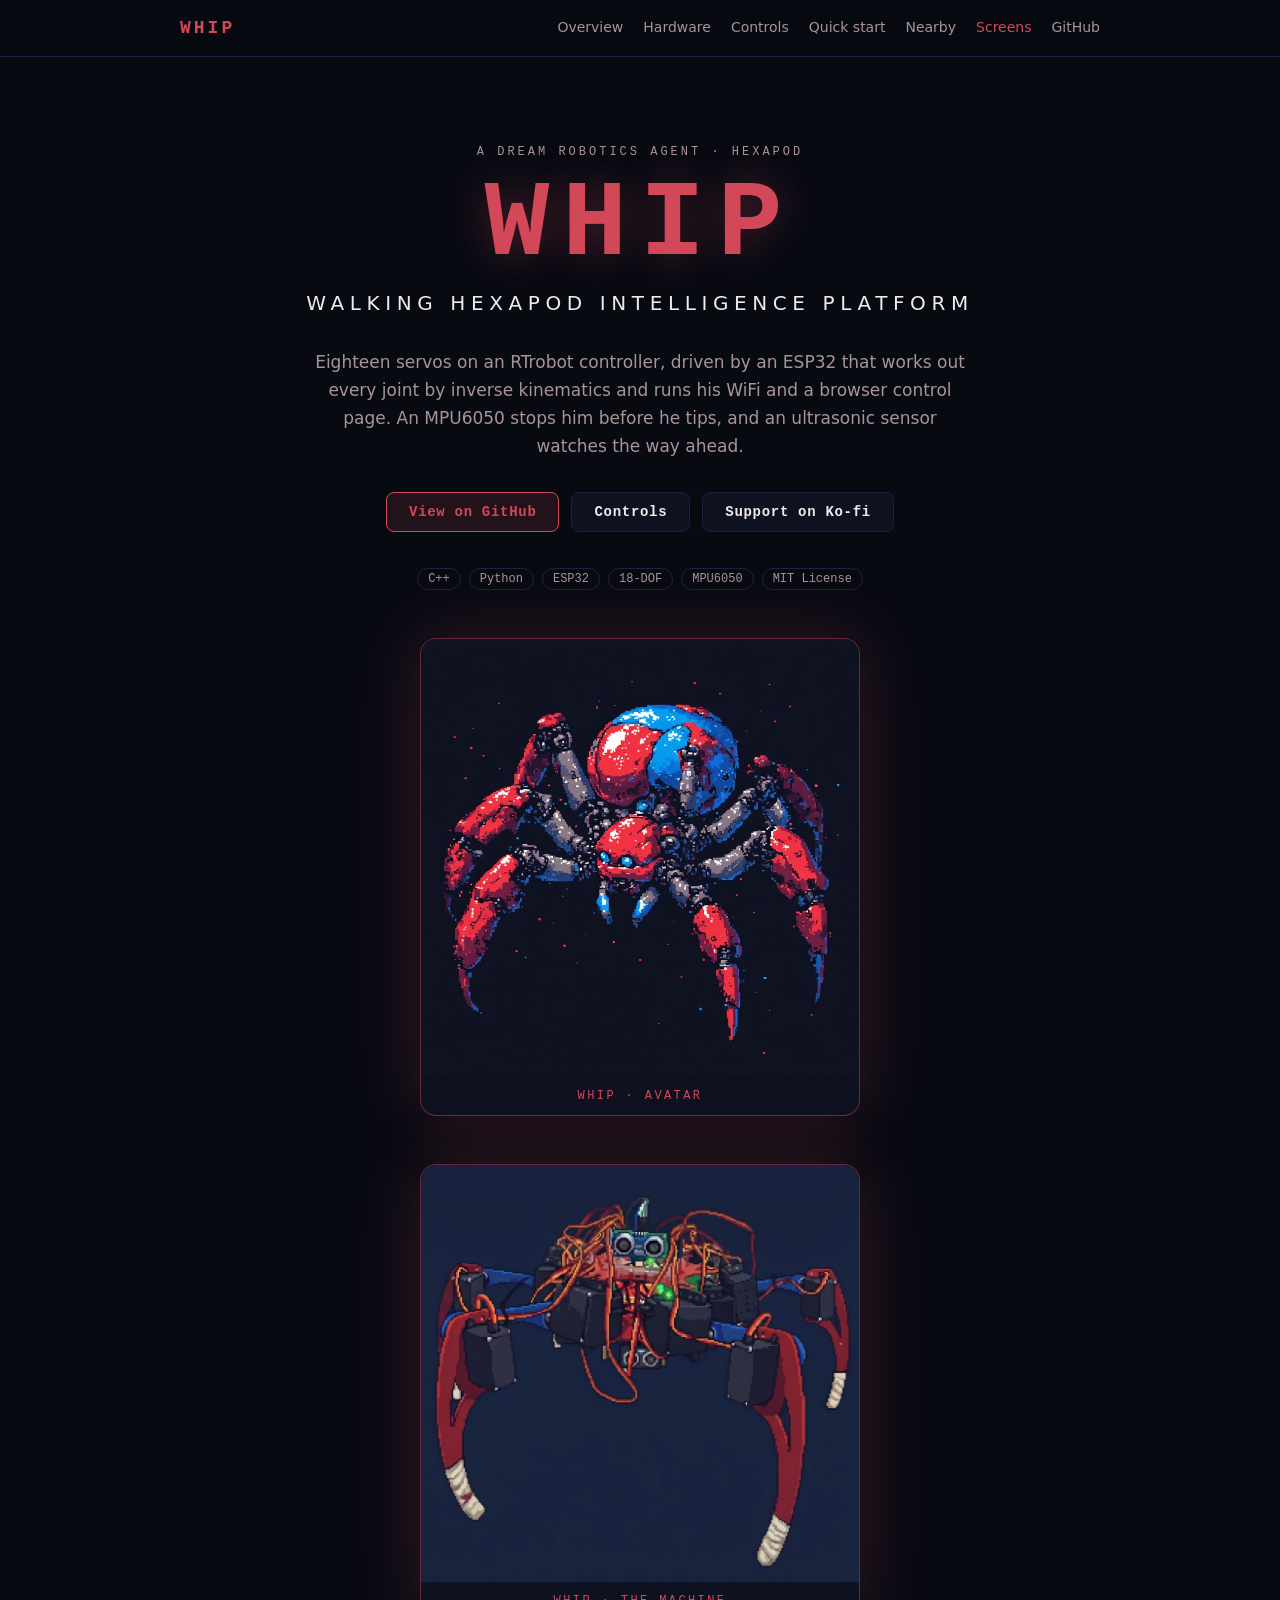
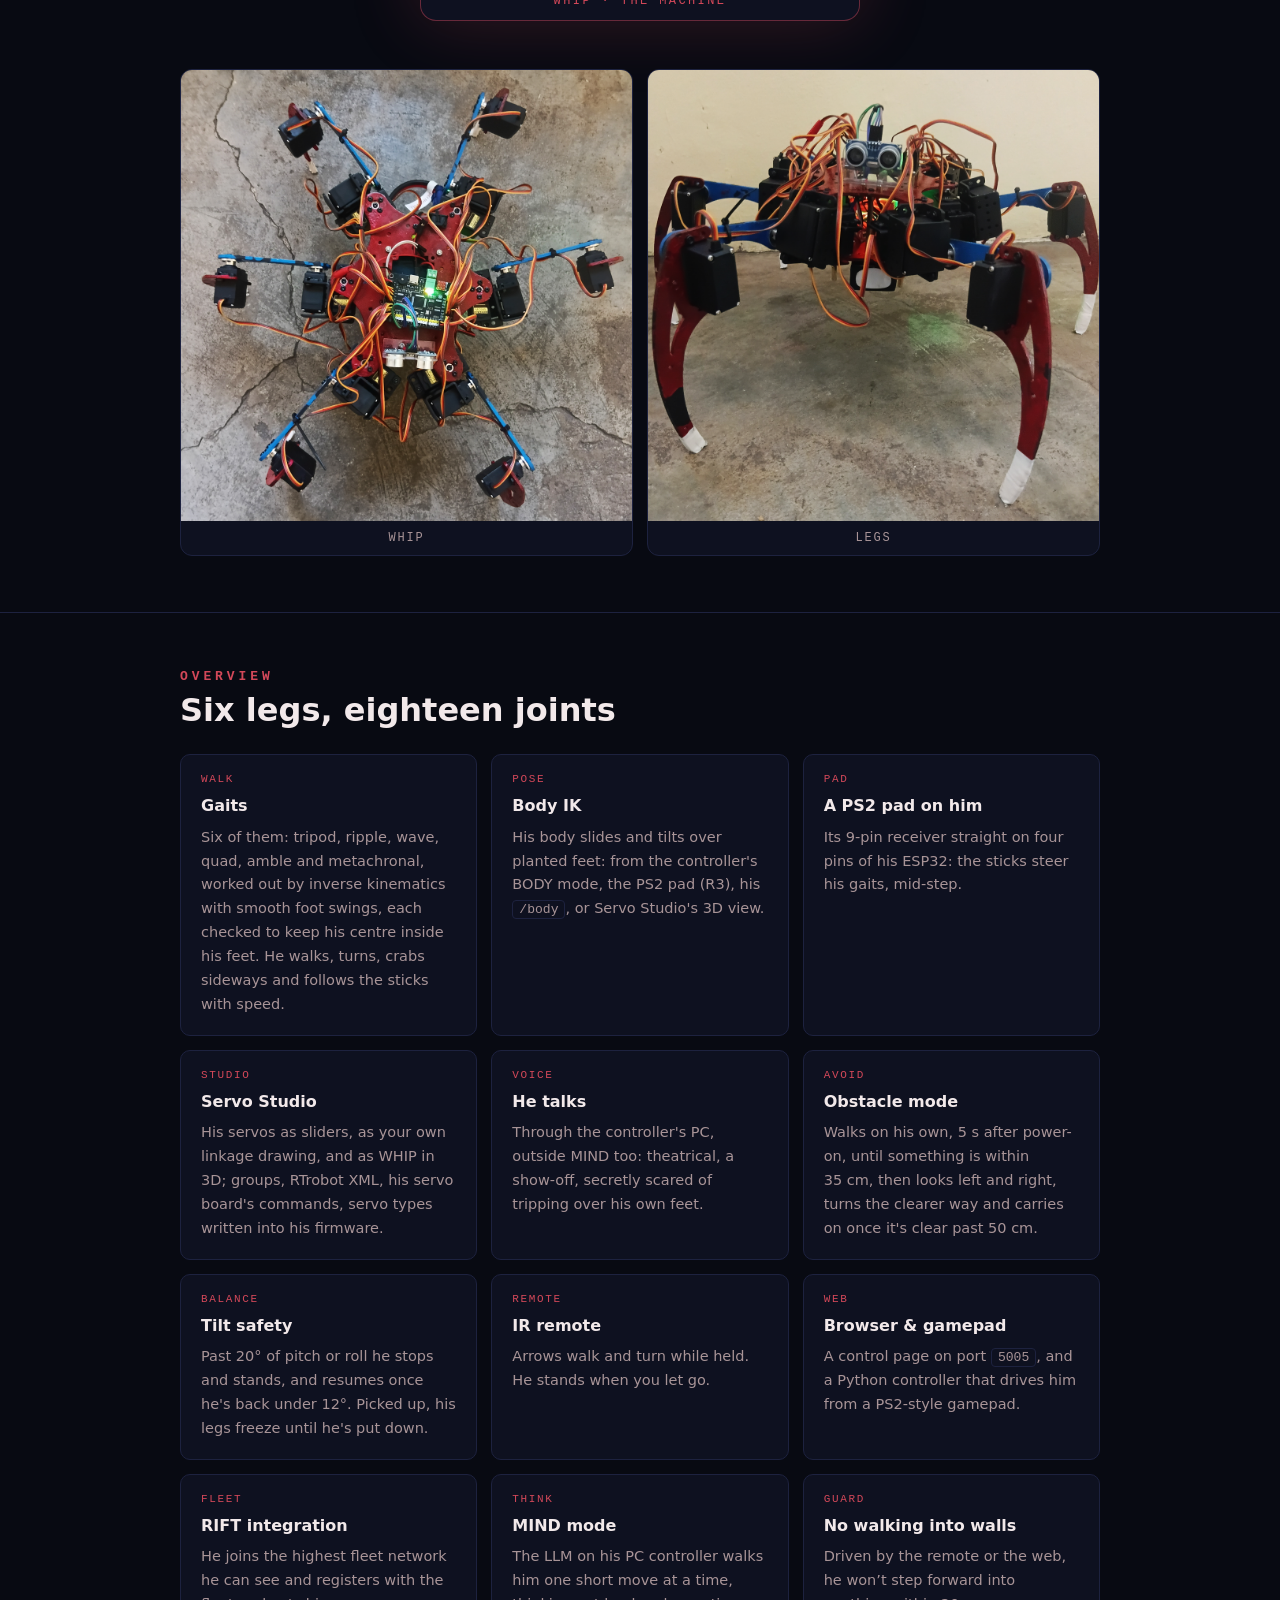
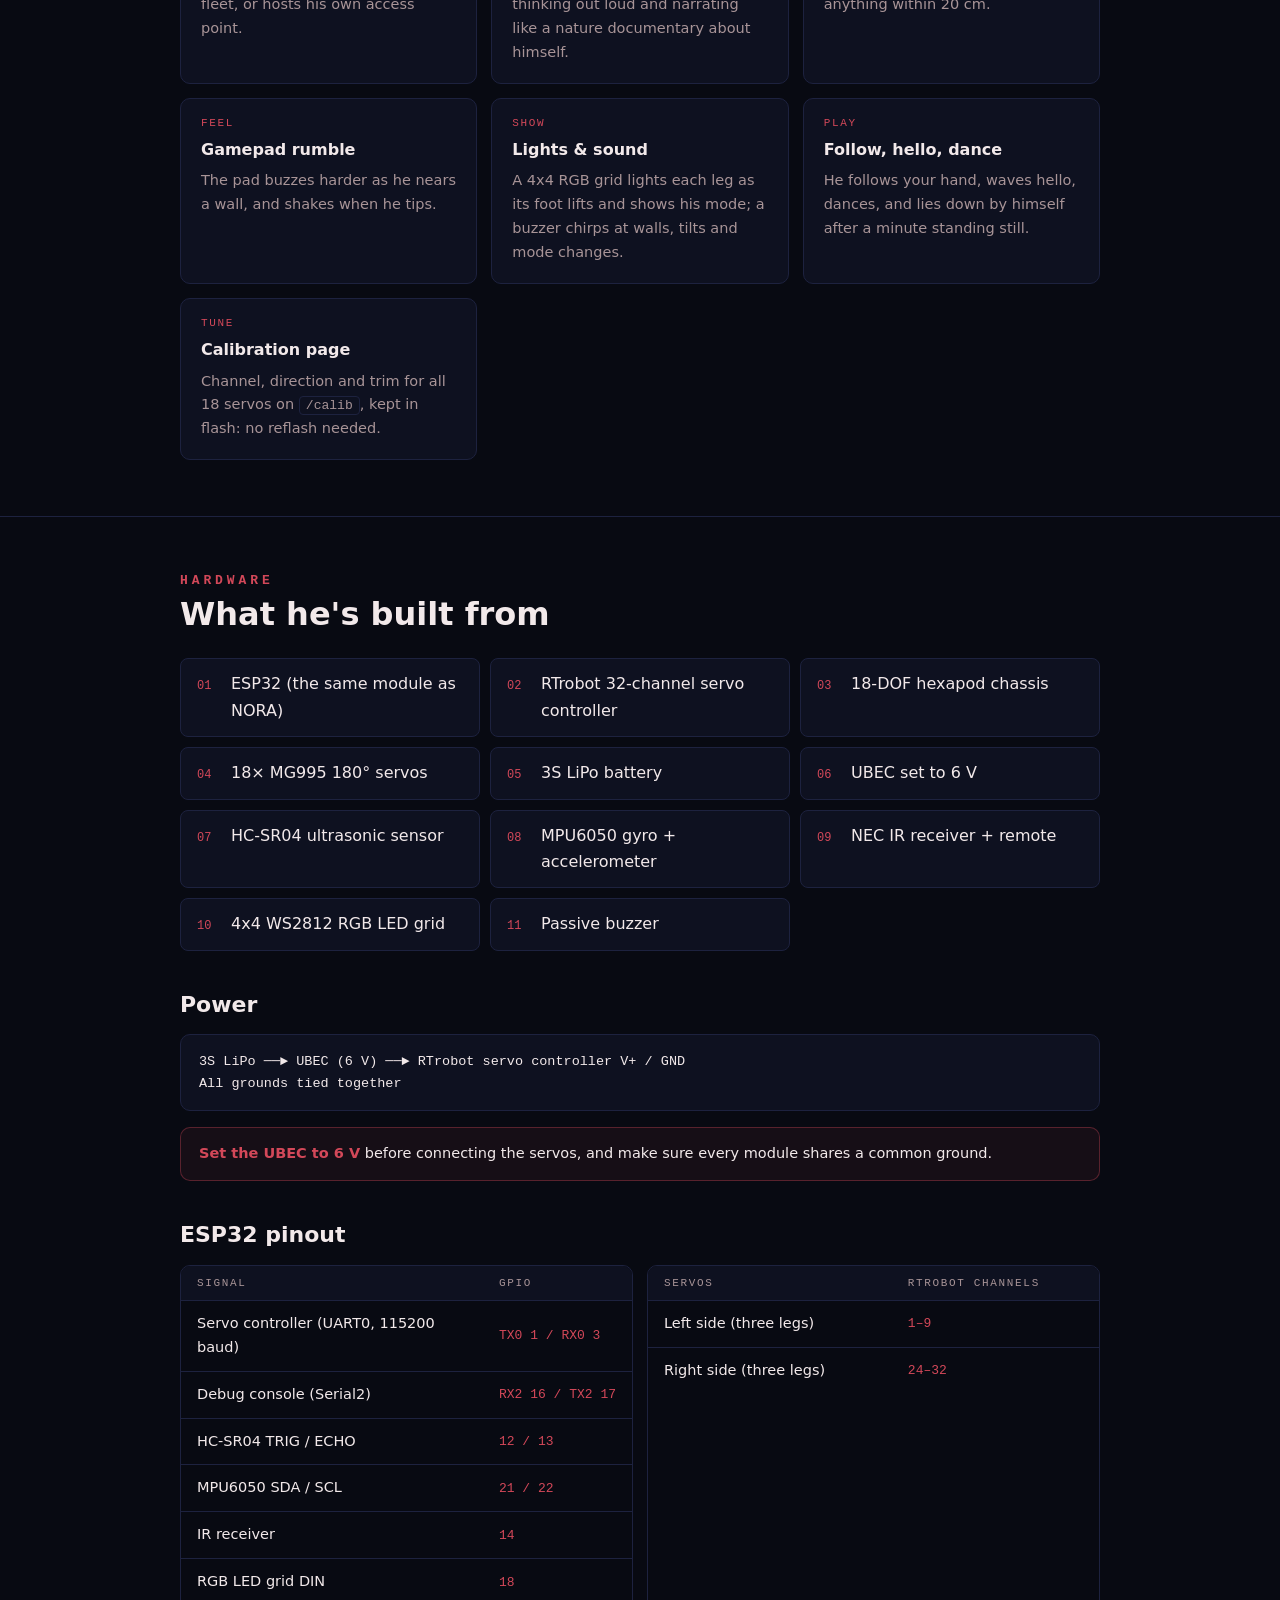
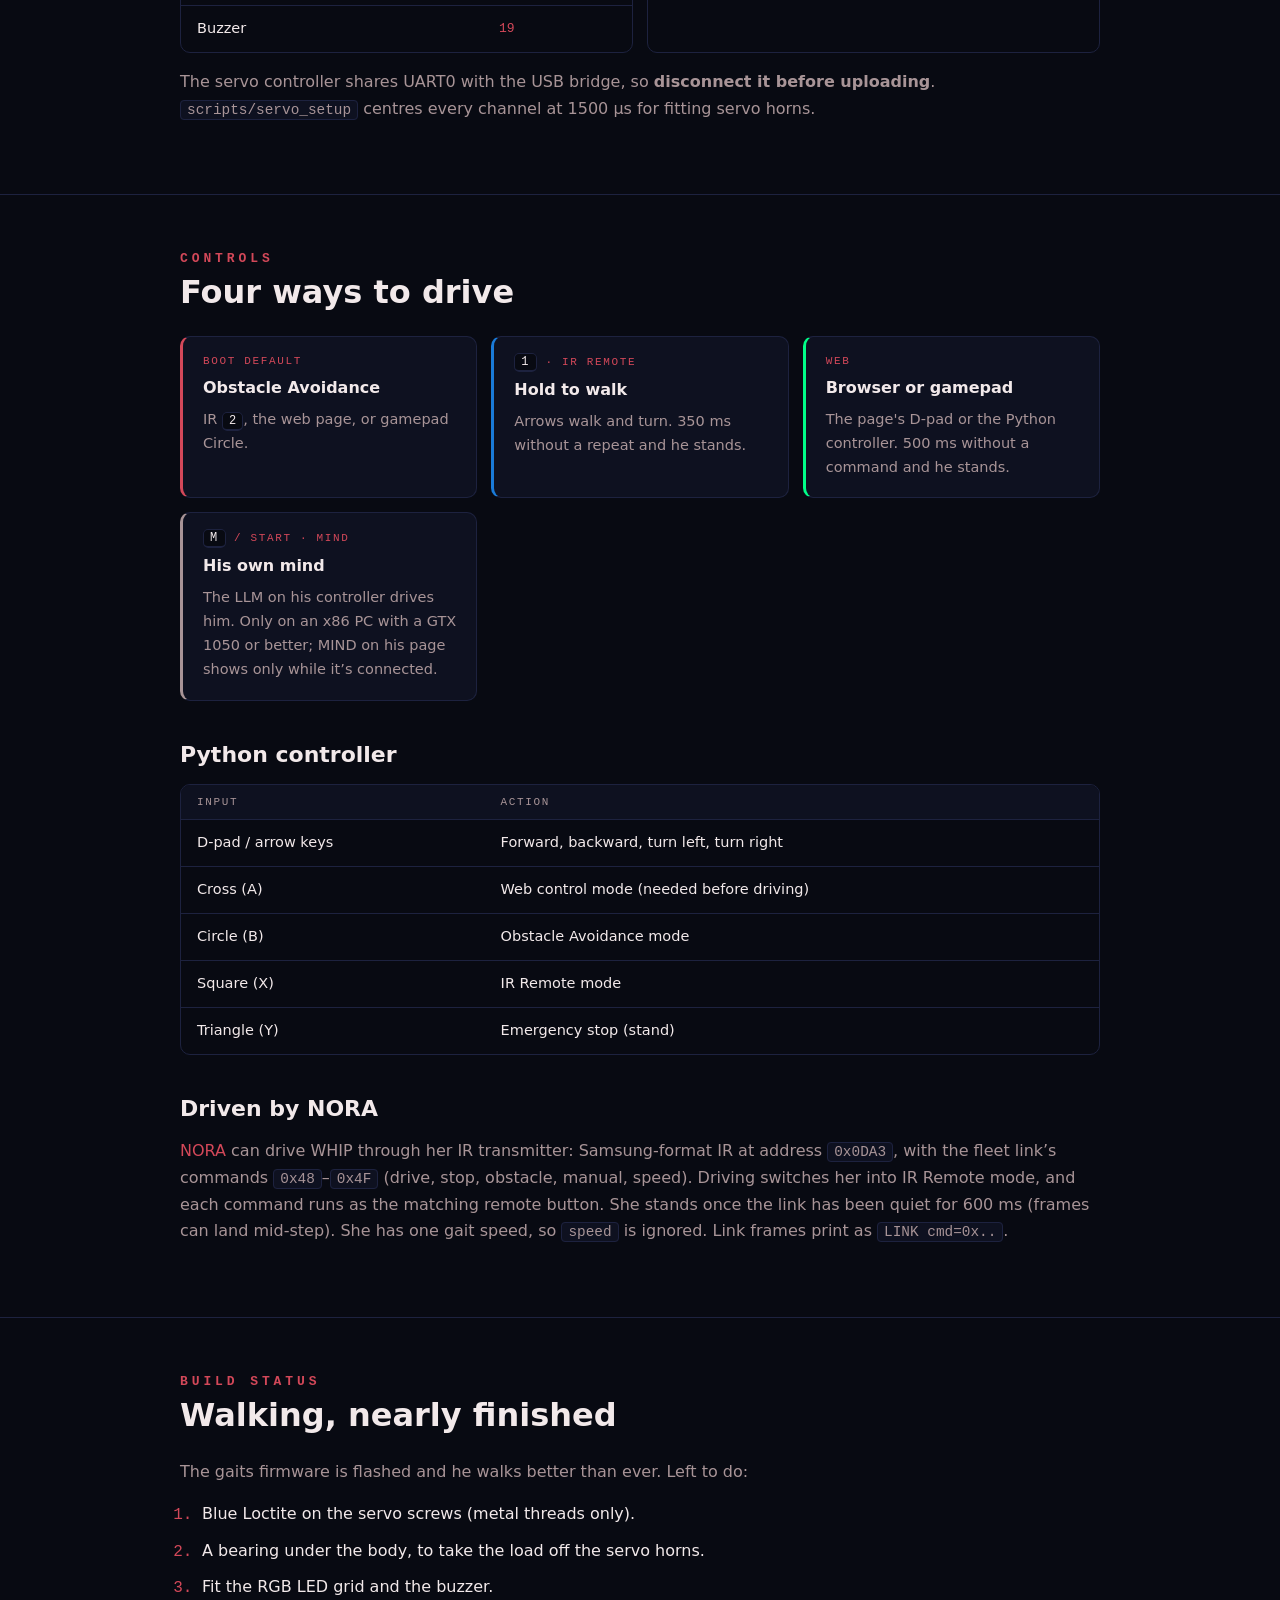
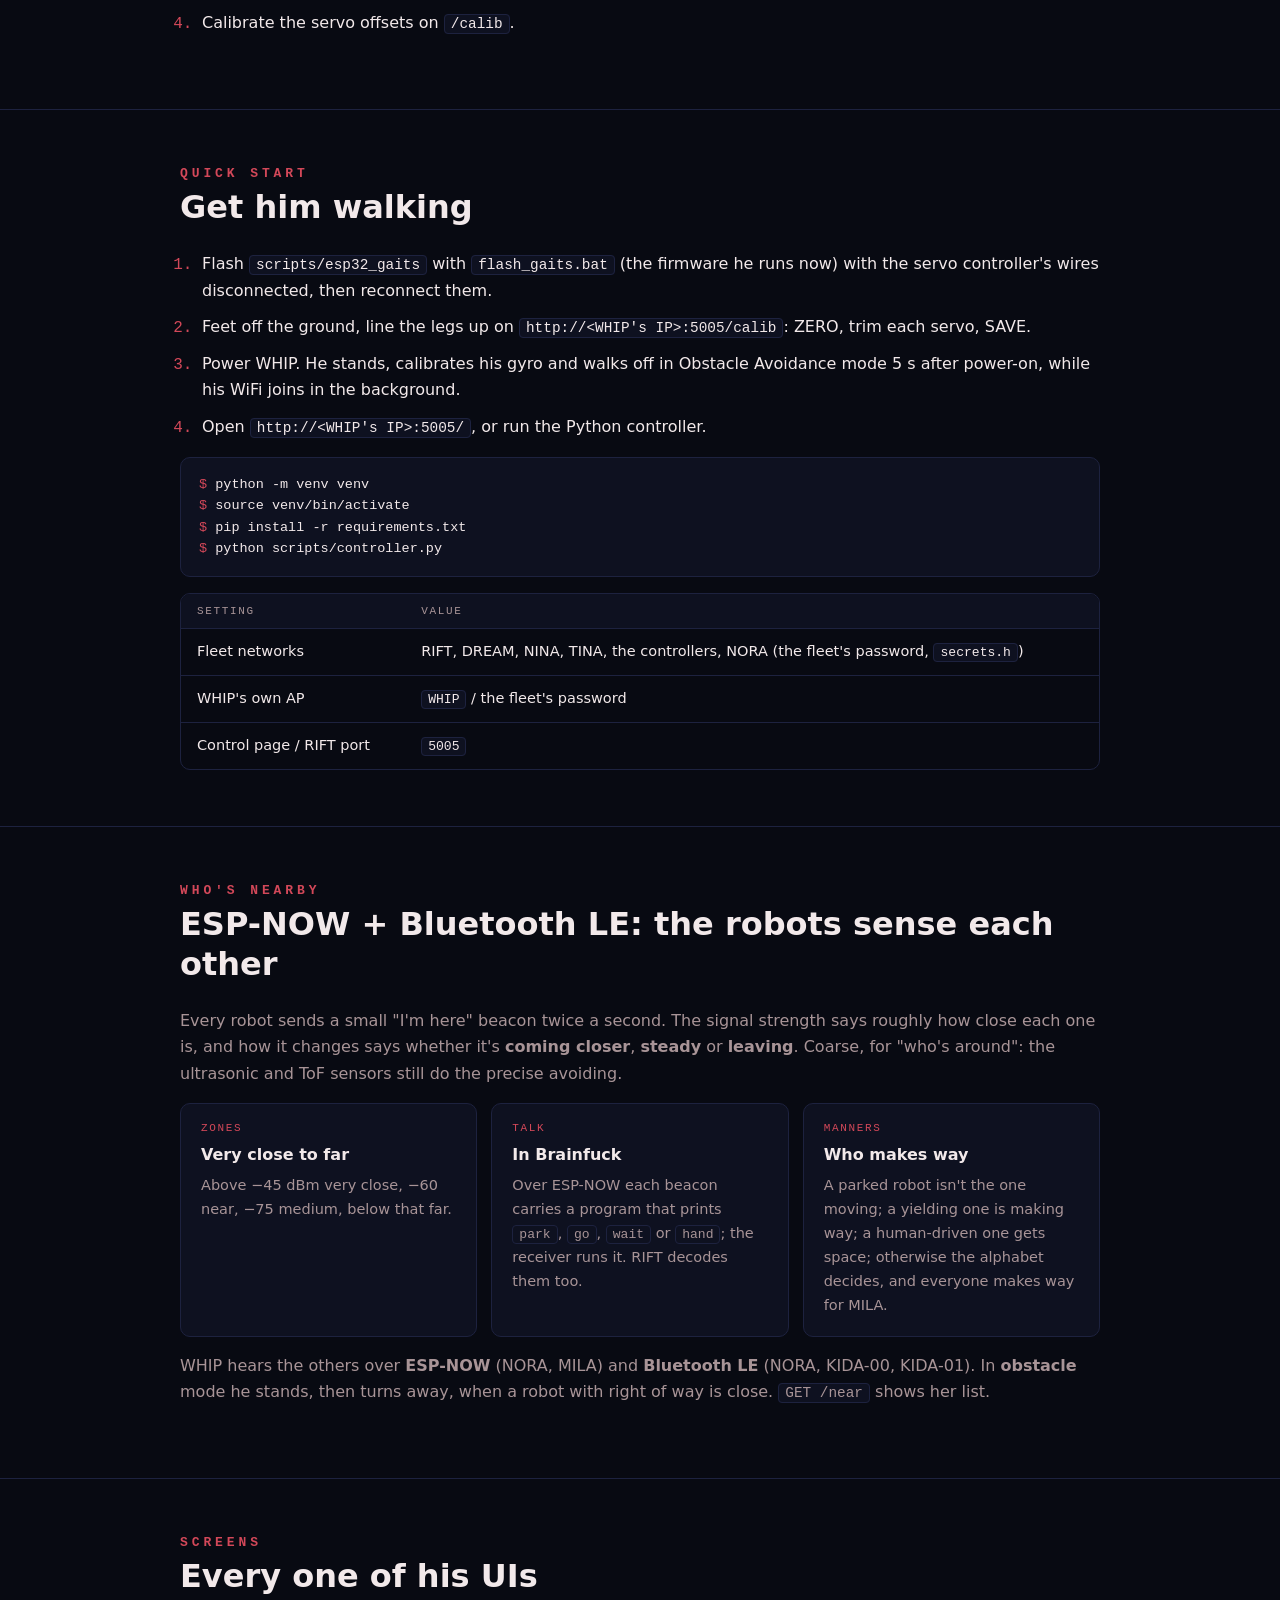
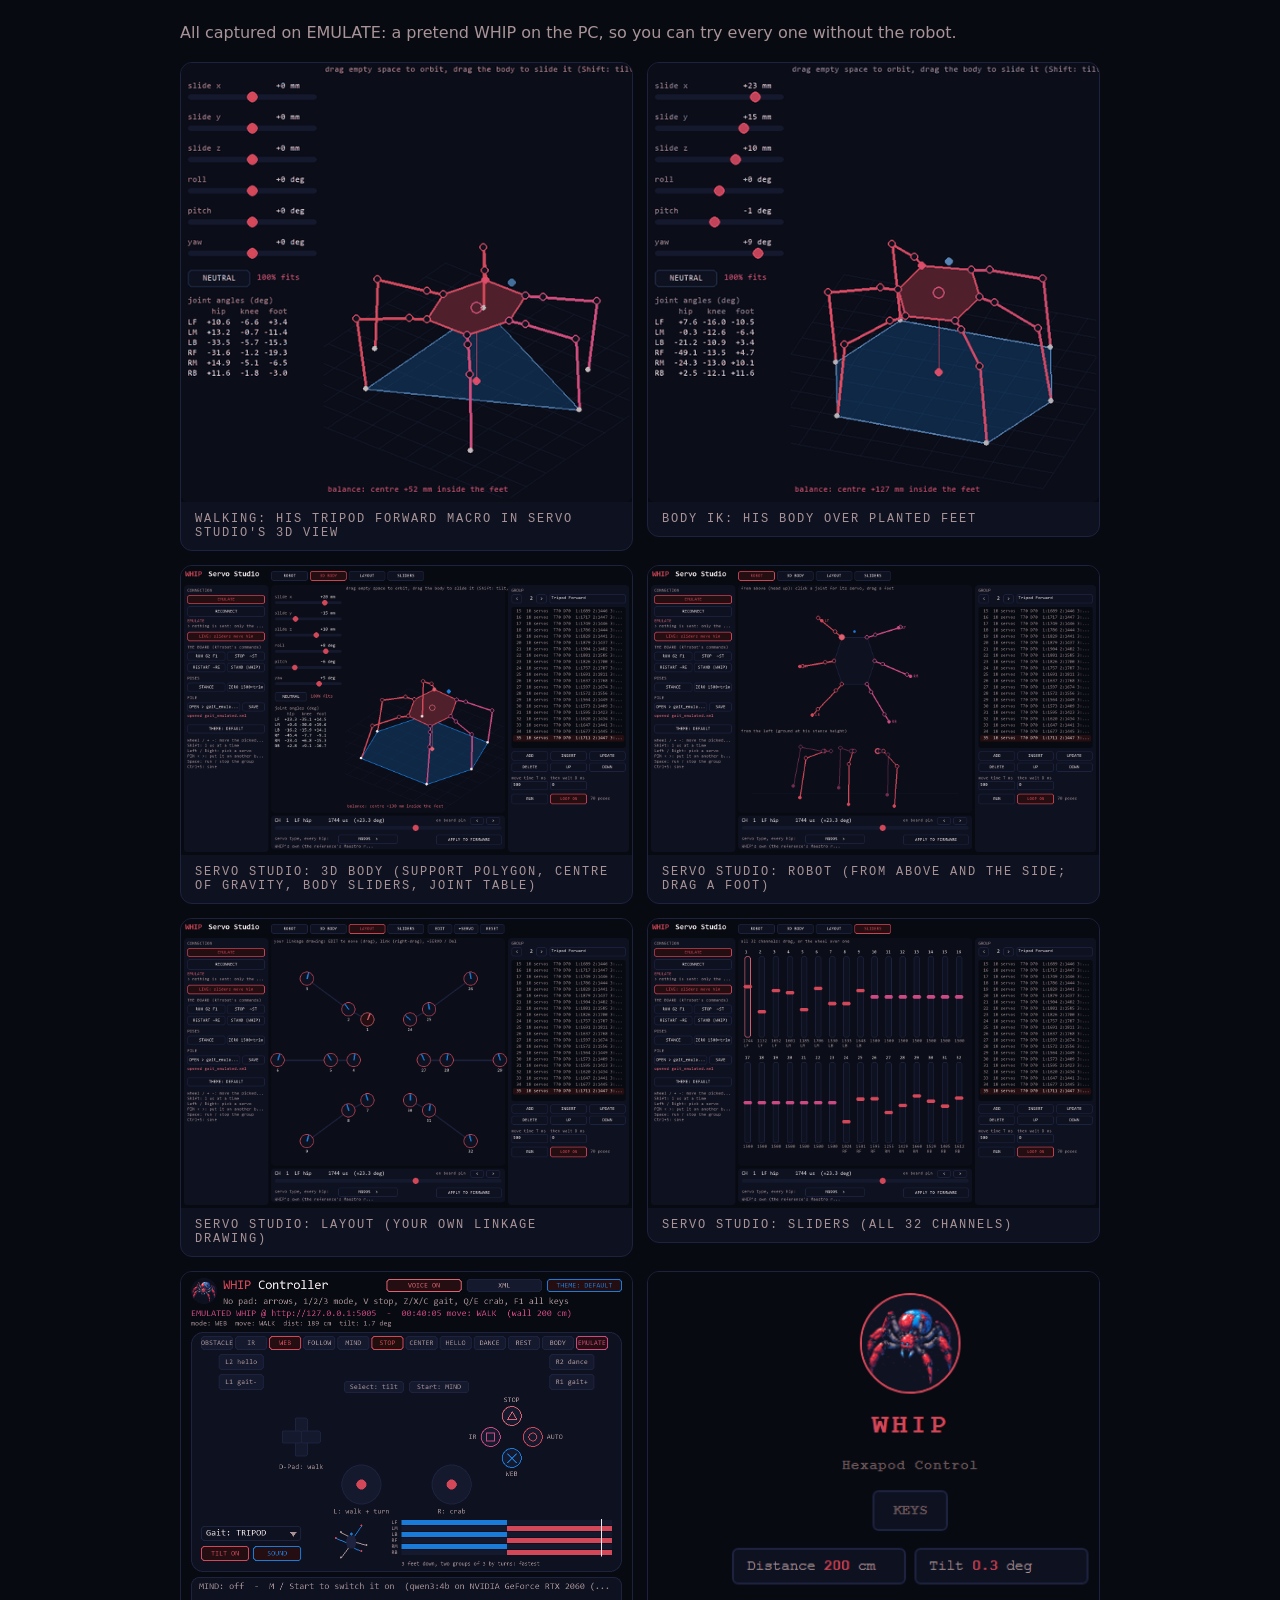
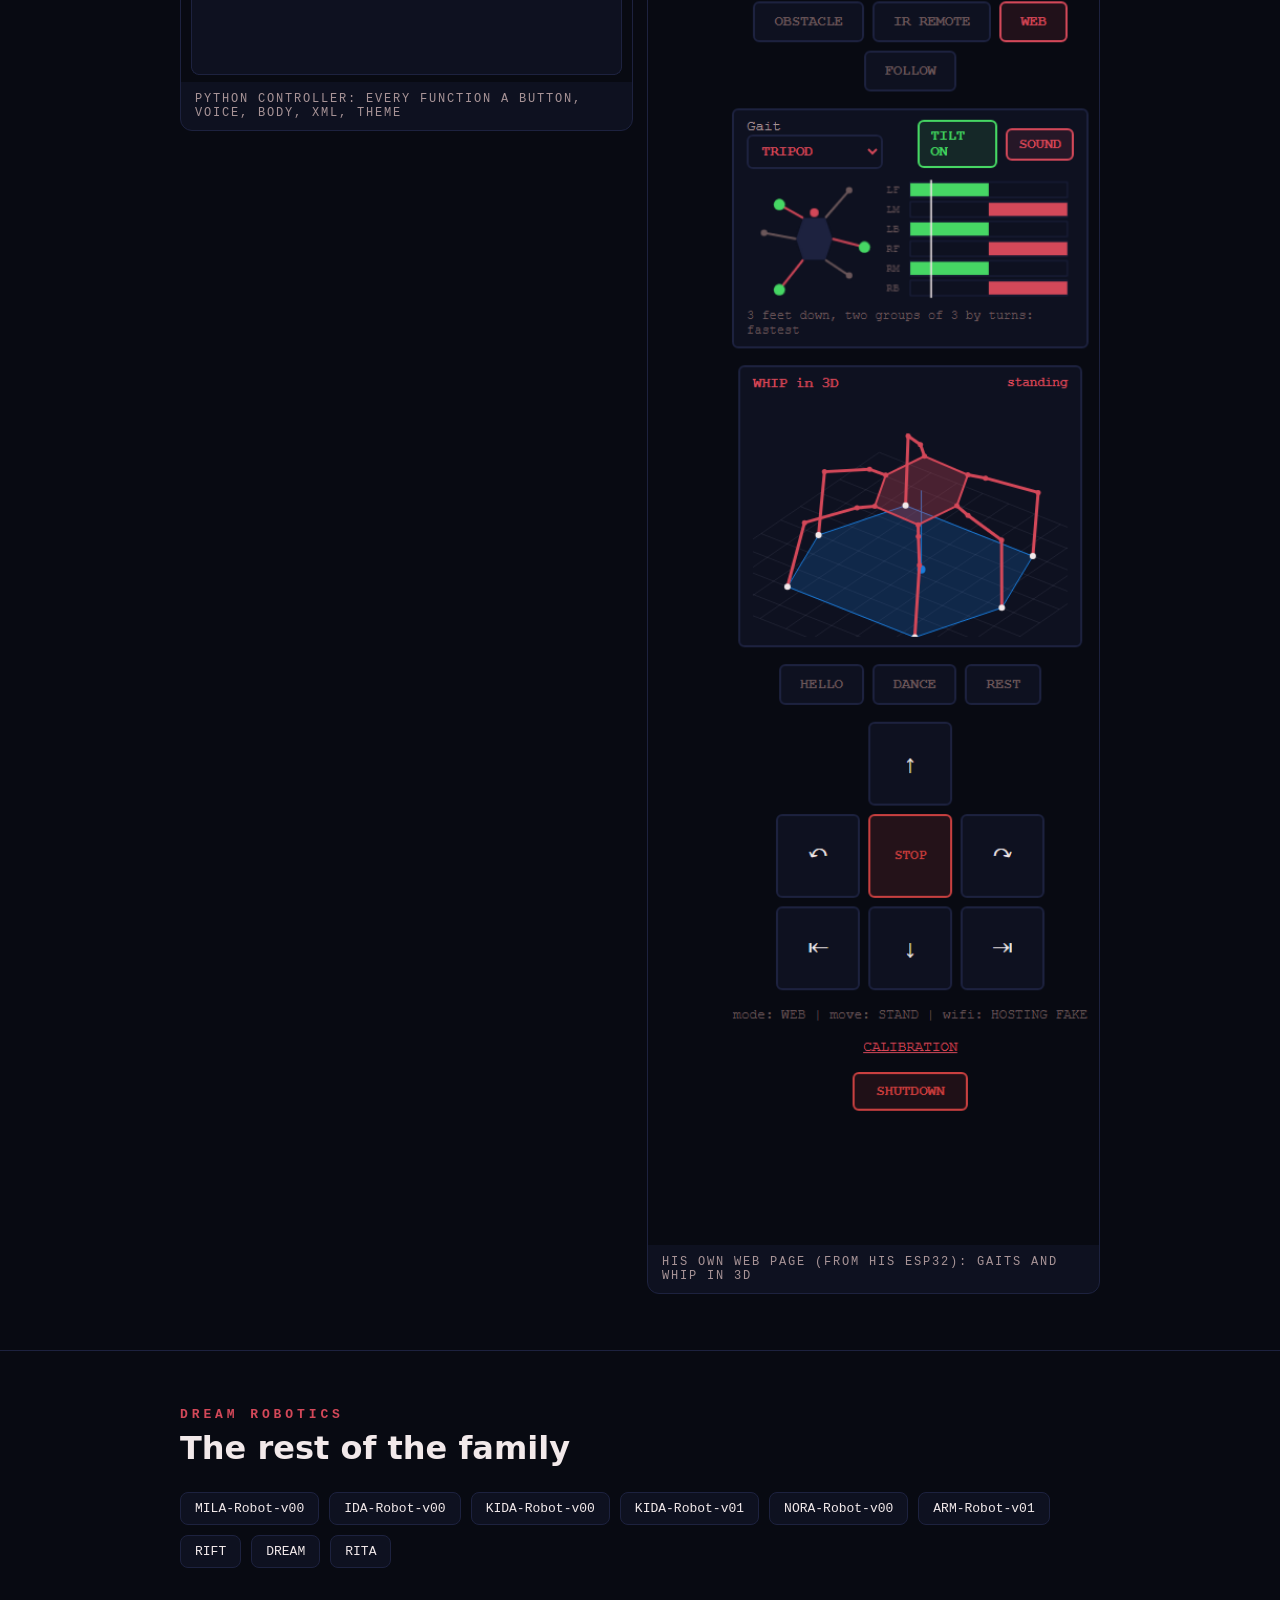
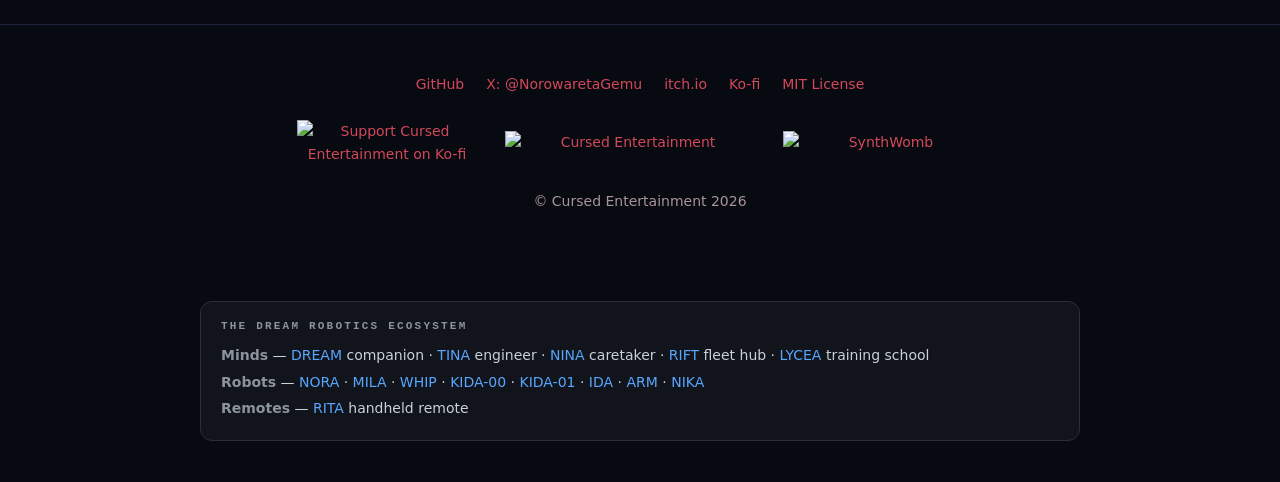
==== index.html @ 3b184710 "README + Pages: both avatars, walking / body-IK GIFs, every UI, six gaits, body IK, PS2 pad, studio," ====
<!DOCTYPE html>
<html lang="en">
<head>
<meta charset="utf-8">
<meta name="viewport" content="width=device-width, initial-scale=1">
<title>WHIP — Walking Hexapod Intelligence Platform</title>
<meta name="description" content="WHIP is an 18-servo ESP32 hexapod from the DREAM Robotics ecosystem, with obstacle avoidance, MPU6050 tilt safety, an IR remote, a browser control page and a gamepad controller.">
<meta name="color-scheme" content="dark">
<meta property="og:title" content="WHIP — Walking Hexapod Intelligence Platform">
<meta property="og:description" content="An 18-servo ESP32 hexapod with obstacle avoidance, tilt safety and web control.">
<meta property="og:type" content="website">
<meta property="og:image" content="images/whip_avatar.jpg">
<link rel="icon" href="site/favicon.ico" sizes="any">
<link rel="apple-touch-icon" href="site/apple-touch-icon.png">
<link rel="stylesheet" href="site/style.css">
<script src="site/site.js" defer></script>
</head>
<body>

<nav aria-label="Primary">
  <div class="wrap">
    <a class="brand" href="#top">WHIP</a>
    <ul>
      <li><a href="#overview">Overview</a></li>
      <li><a href="#hardware">Hardware</a></li>
      <li><a href="#controls">Controls</a></li>
      <li><a href="#quickstart">Quick start</a></li>
      <li><a href="#near">Nearby</a></li>
      <li><a href="#screens">Screens</a></li>
      <li><a href="https://github.com/CursedPrograms/WHIP-Robot-v00">GitHub</a></li>
    </ul>
  </div>
</nav>

<header class="hero" id="top">
  <div class="wrap">
    <div class="eyebrow">A DREAM Robotics Agent &middot; Hexapod</div>
    <h1>WHIP</h1>
    <p class="tagline">Walking Hexapod Intelligence Platform</p>
    <p class="lede">Eighteen servos on an RTrobot controller, driven by an ESP32 that works out every joint by inverse kinematics and runs his WiFi and a browser control page. An MPU6050 stops him before he tips, and an ultrasonic sensor watches the way ahead.</p>
    <div class="cta">
      <a class="btn primary" href="https://github.com/CursedPrograms/WHIP-Robot-v00">View on GitHub</a>
      <a class="btn" href="#controls">Controls</a>
      <a class="btn" href="https://ko-fi.com/cursedentertainment">Support on Ko-fi</a>
    </div>
    <div class="tags" aria-label="Technologies">
      <span class="tag">C++</span>
      <span class="tag">Python</span>
      <span class="tag">ESP32</span>
      <span class="tag">18-DOF</span>
      <span class="tag">MPU6050</span>
      <span class="tag">MIT License</span>
    </div>
    <figure class="avatar">
      <img src="images/whip_avatar.jpg" alt="WHIP's avatar: his character, the red and blue spider his colours come from" width="768" height="768">
      <figcaption>WHIP &middot; avatar</figcaption>
    </figure>
    <figure class="avatar">
      <img src="images/whip_real.jpg" alt="WHIP the machine: the hexapod himself, in pixel art" width="900" height="857">
      <figcaption>WHIP &middot; the machine</figcaption>
    </figure>
    <div class="photos">
      <figure>
        <img src="images/whip00.png" alt="WHIP, the 18-DOF hexapod robot" width="1200" height="1144" loading="lazy">
        <figcaption>WHIP</figcaption>
      </figure>
      <figure>
        <img src="images/whip01.png" alt="WHIP from another angle" width="1200" height="1144" loading="lazy">
        <figcaption>Legs</figcaption>
      </figure>
    </div>
  </div>
</header>

<main>

<section id="overview">
  <div class="wrap">
    <h2>Overview</h2>
    <h3 class="title">Six legs, eighteen joints</h3>
    <div class="grid cols-3">
      <div class="card">
        <span class="k">Walk</span>
        <h4>Gaits</h4>
        <p>Six of them: tripod, ripple, wave, quad, amble and metachronal, worked out by inverse kinematics with smooth foot swings, each checked to keep his centre inside his feet. He walks, turns, crabs sideways and follows the sticks with speed.</p>
      </div>
      <div class="card">
        <span class="k">Pose</span>
        <h4>Body IK</h4>
        <p>His body slides and tilts over planted feet: from the controller's BODY mode, the PS2 pad (R3), his <code>/body</code>, or Servo Studio's 3D view.</p>
      </div>
      <div class="card">
        <span class="k">Pad</span>
        <h4>A PS2 pad on him</h4>
        <p>Its 9-pin receiver straight on four pins of his ESP32: the sticks steer his gaits, mid-step.</p>
      </div>
      <div class="card">
        <span class="k">Studio</span>
        <h4>Servo Studio</h4>
        <p>His servos as sliders, as your own linkage drawing, and as WHIP in 3D; groups, RTrobot XML, his servo board's commands, servo types written into his firmware.</p>
      </div>
      <div class="card">
        <span class="k">Voice</span>
        <h4>He talks</h4>
        <p>Through the controller's PC, outside MIND too: theatrical, a show-off, secretly scared of tripping over his own feet.</p>
      </div>
      <div class="card">
        <span class="k">Avoid</span>
        <h4>Obstacle mode</h4>
        <p>Walks on his own, 5&nbsp;s after power-on, until something is within 35&nbsp;cm, then looks left and right, turns the clearer way and carries on once it's clear past 50&nbsp;cm.</p>
      </div>
      <div class="card">
        <span class="k">Balance</span>
        <h4>Tilt safety</h4>
        <p>Past 20&deg; of pitch or roll he stops and stands, and resumes once he's back under 12&deg;. Picked up, his legs freeze until he's put down.</p>
      </div>
      <div class="card">
        <span class="k">Remote</span>
        <h4>IR remote</h4>
        <p>Arrows walk and turn while held. He stands when you let go.</p>
      </div>
      <div class="card">
        <span class="k">Web</span>
        <h4>Browser &amp; gamepad</h4>
        <p>A control page on port <code>5005</code>, and a Python controller that drives him from a PS2-style gamepad.</p>
      </div>
      <div class="card">
        <span class="k">Fleet</span>
        <h4>RIFT integration</h4>
        <p>He joins the highest fleet network he can see and registers with the fleet, or hosts his own access point.</p>
      </div>
      <div class="card">
        <span class="k">Think</span>
        <h4>MIND mode</h4>
        <p>The LLM on his PC controller walks him one short move at a time, thinking out loud and narrating like a nature documentary about himself.</p>
      </div>
      <div class="card">
        <span class="k">Guard</span>
        <h4>No walking into walls</h4>
        <p>Driven by the remote or the web, he won&rsquo;t step forward into anything within 20&nbsp;cm.</p>
      </div>
      <div class="card">
        <span class="k">Feel</span>
        <h4>Gamepad rumble</h4>
        <p>The pad buzzes harder as he nears a wall, and shakes when he tips.</p>
      </div>
      <div class="card">
        <span class="k">Show</span>
        <h4>Lights &amp; sound</h4>
        <p>A 4x4 RGB grid lights each leg as its foot lifts and shows his mode; a buzzer chirps at walls, tilts and mode changes.</p>
      </div>
      <div class="card">
        <span class="k">Play</span>
        <h4>Follow, hello, dance</h4>
        <p>He follows your hand, waves hello, dances, and lies down by himself after a minute standing still.</p>
      </div>
      <div class="card">
        <span class="k">Tune</span>
        <h4>Calibration page</h4>
        <p>Channel, direction and trim for all 18 servos on <code>/calib</code>, kept in flash: no reflash needed.</p>
      </div>
    </div>
  </div>
</section>

<section id="hardware">
  <div class="wrap">
    <h2>Hardware</h2>
    <h3 class="title">What he's built from</h3>
    <ol class="parts">
      <li><span class="n">01</span> ESP32 (the same module as NORA)</li>
      <li><span class="n">02</span> RTrobot 32-channel servo controller</li>
      <li><span class="n">03</span> 18-DOF hexapod chassis</li>
      <li><span class="n">04</span> 18&times; MG995 180&deg; servos</li>
      <li><span class="n">05</span> 3S LiPo battery</li>
      <li><span class="n">06</span> UBEC set to 6&nbsp;V</li>
      <li><span class="n">07</span> HC-SR04 ultrasonic sensor</li>
      <li><span class="n">08</span> MPU6050 gyro + accelerometer</li>
      <li><span class="n">09</span> NEC IR receiver + remote</li>
      <li><span class="n">10</span> 4x4 WS2812 RGB LED grid</li>
      <li><span class="n">11</span> Passive buzzer</li>
    </ol>
    <h3 class="sub">Power</h3>
<pre>3S LiPo &#9472;&#9472;&#9658; UBEC (6 V) &#9472;&#9472;&#9658; RTrobot servo controller V+ / GND
All grounds tied together</pre>
    <p class="note"><strong>Set the UBEC to 6&nbsp;V</strong> before connecting the servos, and make sure every module shares a common ground.</p>
    <h3 class="sub">ESP32 pinout</h3>
    <div class="grid cols-2">
    <div class="table-wrap">
      <table>
        <thead><tr><th>Signal</th><th>GPIO</th></tr></thead>
        <tbody>
          <tr><td>Servo controller (UART0, 115200 baud)</td><td class="mono">TX0 1 / RX0 3</td></tr>
          <tr><td>Debug console (Serial2)</td><td class="mono">RX2 16 / TX2 17</td></tr>
          <tr><td>HC-SR04 TRIG / ECHO</td><td class="mono">12 / 13</td></tr>
          <tr><td>MPU6050 SDA / SCL</td><td class="mono">21 / 22</td></tr>
          <tr><td>IR receiver</td><td class="mono">14</td></tr>
          <tr><td>RGB LED grid DIN</td><td class="mono">18</td></tr>
          <tr><td>Buzzer</td><td class="mono">19</td></tr>
        </tbody>
      </table>
    </div>
    <div class="table-wrap">
      <table>
        <thead><tr><th>Servos</th><th>RTrobot channels</th></tr></thead>
        <tbody>
          <tr><td>Left side (three legs)</td><td class="mono">1&ndash;9</td></tr>
          <tr><td>Right side (three legs)</td><td class="mono">24&ndash;32</td></tr>
        </tbody>
      </table>
    </div>
    </div>
    <p class="muted spaced">The servo controller shares UART0 with the USB bridge, so <strong>disconnect it before uploading</strong>. <code>scripts/servo_setup</code> centres every channel at 1500&nbsp;&micro;s for fitting servo horns.</p>
  </div>
</section>

<section id="controls">
  <div class="wrap">
    <h2>Controls</h2>
    <h3 class="title">Four ways to drive</h3>
    <div class="grid cols-3">
      <div class="card mode">
        <span class="k">Boot default</span>
        <h4>Obstacle Avoidance</h4>
        <p>IR <kbd>2</kbd>, the web page, or gamepad Circle.</p>
      </div>
      <div class="card mode">
        <span class="k"><kbd>1</kbd> &middot; IR remote</span>
        <h4>Hold to walk</h4>
        <p>Arrows walk and turn. 350&nbsp;ms without a repeat and he stands.</p>
      </div>
      <div class="card mode">
        <span class="k">Web</span>
        <h4>Browser or gamepad</h4>
        <p>The page's D-pad or the Python controller. 500&nbsp;ms without a command and he stands.</p>
      </div>
      <div class="card mode">
        <span class="k"><kbd>M</kbd> / Start &middot; Mind</span>
        <h4>His own mind</h4>
        <p>The LLM on his controller drives him. Only on an x86 PC with a GTX 1050 or better; MIND on his page shows only while it&rsquo;s connected.</p>
      </div>
    </div>
    <h3 class="sub">Python controller</h3>
    <div class="table-wrap">
      <table>
        <thead><tr><th>Input</th><th>Action</th></tr></thead>
        <tbody>
          <tr><td>D-pad / arrow keys</td><td>Forward, backward, turn left, turn right</td></tr>
          <tr><td>Cross (A)</td><td>Web control mode (needed before driving)</td></tr>
          <tr><td>Circle (B)</td><td>Obstacle Avoidance mode</td></tr>
          <tr><td>Square (X)</td><td>IR Remote mode</td></tr>
          <tr><td>Triangle (Y)</td><td>Emergency stop (stand)</td></tr>
        </tbody>
      </table>
    </div>
    <h3 class="sub">Driven by NORA</h3>
    <p class="muted"><a href="https://cursedprograms.github.io/NORA-Robot-v00/">NORA</a> can drive WHIP through her IR transmitter: Samsung-format IR at address <code>0x0DA3</code>, with the fleet link&rsquo;s commands <code>0x48</code>&ndash;<code>0x4F</code> (drive, stop, obstacle, manual, speed). Driving switches her into IR Remote mode, and each command runs as the matching remote button. She stands once the link has been quiet for 600 ms (frames can land mid-step). She has one gait speed, so <code>speed</code> is ignored. Link frames print as <code>LINK cmd=0x..</code>.</p>
  </div>
</section>

<section id="status">
  <div class="wrap">
    <h2>Build status</h2>
    <h3 class="title">Walking, nearly finished</h3>
    <p class="muted">The gaits firmware is flashed and he walks better than ever. Left to do:</p>
    <ol class="steps">
      <li>Blue Loctite on the servo screws (metal threads only).</li>
      <li>A bearing under the body, to take the load off the servo horns.</li>
      <li>Fit the RGB LED grid and the buzzer.</li>
      <li>Calibrate the servo offsets on <code>/calib</code>.</li>
    </ol>
  </div>
</section>

<section id="quickstart">
  <div class="wrap">
    <h2>Quick start</h2>
    <h3 class="title">Get him walking</h3>
    <ol class="steps">
      <li>Flash <code>scripts/esp32_gaits</code> with <code>flash_gaits.bat</code> (the firmware he runs now) with the servo controller's wires disconnected, then reconnect them.</li>
      <li>Feet off the ground, line the legs up on <code>http://&lt;WHIP's IP&gt;:5005/calib</code>: ZERO, trim each servo, SAVE.</li>
      <li>Power WHIP. He stands, calibrates his gyro and walks off in Obstacle Avoidance mode 5&nbsp;s after power-on, while his WiFi joins in the background.</li>
      <li>Open <code>http://&lt;WHIP's IP&gt;:5005/</code>, or run the Python controller.</li>
    </ol>
<pre><span class="p">$</span> python -m venv venv
<span class="p">$</span> source venv/bin/activate
<span class="p">$</span> pip install -r requirements.txt
<span class="p">$</span> python scripts/controller.py</pre>
    <div class="table-wrap">
      <table>
        <thead><tr><th>Setting</th><th>Value</th></tr></thead>
        <tbody>
          <tr><td>Fleet networks</td><td>RIFT, DREAM, NINA, TINA, the controllers, NORA (the fleet's password, <code>secrets.h</code>)</td></tr>
          <tr><td>WHIP's own AP</td><td><code>WHIP</code> / the fleet's password</td></tr>
          <tr><td>Control page / RIFT port</td><td><code>5005</code></td></tr>
        </tbody>
      </table>
    </div>
  </div>
</section>

<section id="near">
  <div class="wrap">
    <h2>Who's nearby</h2>
    <h3 class="title">ESP-NOW + Bluetooth LE: the robots sense each other</h3>
    <p class="muted">Every robot sends a small "I'm here" beacon twice a second. The signal strength says roughly how close each one is, and how it changes says whether it's <b>coming closer</b>, <b>steady</b> or <b>leaving</b>. Coarse, for "who's around": the ultrasonic and ToF sensors still do the precise avoiding.</p>
    <div class="grid cols-3">
      <div class="card"><span class="k">Zones</span><h4>Very close to far</h4><p>Above &minus;45 dBm very close, &minus;60 near, &minus;75 medium, below that far.</p></div>
      <div class="card"><span class="k">Talk</span><h4>In Brainfuck</h4><p>Over ESP-NOW each beacon carries a program that prints <code>park</code>, <code>go</code>, <code>wait</code> or <code>hand</code>; the receiver runs it. RIFT decodes them too.</p></div>
      <div class="card"><span class="k">Manners</span><h4>Who makes way</h4><p>A parked robot isn't the one moving; a yielding one is making way; a human-driven one gets space; otherwise the alphabet decides, and everyone makes way for MILA.</p></div>
    </div>
    <p class="muted spaced">WHIP hears the others over <b>ESP-NOW</b> (NORA, MILA) and <b>Bluetooth LE</b> (NORA, KIDA-00, KIDA-01). In <b>obstacle</b> mode he stands, then turns away, when a robot with right of way is close. <code>GET /near</code> shows her list.</p>
  </div>
</section>

<section id="screens">
  <div class="wrap">
    <h2>Screens</h2>
    <h3 class="title">Every one of his UIs</h3>
    <p class="muted">All captured on EMULATE: a pretend WHIP on the PC, so you can try every one without the robot.</p>
    <div class="screens">
      <figure class="shot">
        <img src="images/screenshots/studio_walk.gif" alt="Servo Studio's 3D view playing his Tripod Forward macro" width="498" height="485" loading="lazy">
        <figcaption>Walking: his Tripod Forward macro in Servo Studio's 3D view</figcaption>
      </figure>
      <figure class="shot">
        <img src="images/screenshots/studio_body.gif" alt="Body IK: his body slides and tilts over planted feet" width="498" height="485" loading="lazy">
        <figcaption>Body IK: his body over planted feet</figcaption>
      </figure>
      <figure class="shot">
        <img src="images/screenshots/servo-studio-3d.png" alt="Servo Studio, 3D BODY view" width="1280" height="820" loading="lazy">
        <figcaption>Servo Studio: 3D BODY (support polygon, centre of gravity, body sliders, joint table)</figcaption>
      </figure>
      <figure class="shot">
        <img src="images/screenshots/servo-studio-robot.png" alt="Servo Studio, ROBOT view" width="1280" height="820" loading="lazy">
        <figcaption>Servo Studio: ROBOT (from above and the side; drag a foot)</figcaption>
      </figure>
      <figure class="shot">
        <img src="images/screenshots/servo-studio-layout.png" alt="Servo Studio, LAYOUT view" width="1280" height="820" loading="lazy">
        <figcaption>Servo Studio: LAYOUT (your own linkage drawing)</figcaption>
      </figure>
      <figure class="shot">
        <img src="images/screenshots/servo-studio-sliders.png" alt="Servo Studio, SLIDERS view" width="1280" height="820" loading="lazy">
        <figcaption>Servo Studio: SLIDERS (all 32 channels)</figcaption>
      </figure>
      <figure class="shot">
        <img src="images/screenshots/controller-python.png" alt="WHIP's Python controller on EMULATE" width="900" height="820" loading="lazy">
        <figcaption>Python controller: every function a button, VOICE, BODY, XML, THEME</figcaption>
      </figure>
      <figure class="shot">
        <img src="images/screenshots/web-page.png" alt="WHIP's own web page with WHIP in 3D" width="430" height="1500" loading="lazy">
        <figcaption>His own web page (from his ESP32): gaits and WHIP in 3D</figcaption>
      </figure>
    </div>
  </div>
</section>

<section id="related">
  <div class="wrap">
    <h2>DREAM Robotics</h2>
    <h3 class="title">The rest of the family</h3>
    <div class="related">
      <a href="https://github.com/CursedPrograms/MILA-Robot-v00">MILA-Robot-v00</a>
      <a href="https://github.com/CursedPrograms/IDA-Robot-v00">IDA-Robot-v00</a>
      <a href="https://github.com/CursedPrograms/KIDA-Robot-v00">KIDA-Robot-v00</a>
      <a href="https://github.com/CursedPrograms/KIDA-Robot-v01">KIDA-Robot-v01</a>
      <a href="https://github.com/CursedPrograms/NORA-Robot-v00">NORA-Robot-v00</a>
      <a href="https://github.com/CursedPrograms/ARM-Robot-v01">ARM-Robot-v01</a>
      <a href="https://github.com/CursedPrograms/RIFT">RIFT</a>
      <a href="https://github.com/CursedPrograms/DREAM">DREAM</a>
      <a href="https://github.com/CursedPrograms/RITA">RITA</a>
    </div>
  </div>
</section>

</main>

<footer>
  <div class="wrap">
    <div class="links">
      <a href="https://github.com/CursedPrograms/WHIP-Robot-v00">GitHub</a>
      <a href="https://x.com/NorowaretaGemu">X: @NorowaretaGemu</a>
      <a href="https://cursed-entertainment.itch.io/">itch.io</a>
      <a href="https://ko-fi.com/cursedentertainment">Ko-fi</a>
      <a href="https://github.com/CursedPrograms/WHIP-Robot-v00/blob/main/LICENSE">MIT License</a>
    </div>

    <div class="logos">
      <a href="https://ko-fi.com/cursedentertainment">
        <img src="https://ko-fi.com/img/githubbutton_sm.svg" alt="Support Cursed Entertainment on Ko-fi" width="180" loading="lazy">
      </a>
      <a href="https://cursed-entertainment.itch.io/">
        <img src="https://github.com/CursedPrograms/cursedentertainment/raw/main/images/logos/logo-wide-grey.png" alt="Cursed Entertainment" width="250" loading="lazy">
      </a>
      <a href="https://github.com/SynthWomb">
        <img src="https://github.com/SynthWomb/synth.womb/blob/main/logos/synthwomb07.png?raw=true" alt="SynthWomb" width="200" loading="lazy">
      </a>
    </div>

    <div>&copy; Cursed Entertainment 2026</div>
  </div>
</footer>

<!-- DREAM-ECOSYSTEM:START -->
<section class="eco">
  <div class="eco-title">The DREAM Robotics ecosystem</div>
  <div><strong>Minds</strong> — <a href="https://github.com/CursedPrograms/DREAM">DREAM</a> companion · <a href="https://github.com/CursedPrograms/TINA">TINA</a> engineer · <a href="https://github.com/CursedPrograms/NINA">NINA</a> caretaker · <a href="https://github.com/CursedPrograms/RIFT">RIFT</a> fleet hub · <a href="https://github.com/CursedPrograms/LYCEA">LYCEA</a> training school</div>
  <div><strong>Robots</strong> — <a href="https://github.com/CursedPrograms/NORA-Robot-v00">NORA</a> · <a href="https://github.com/CursedPrograms/MILA-Robot-v00">MILA</a> · <a href="https://github.com/CursedPrograms/WHIP-Robot-v00">WHIP</a> · <a href="https://github.com/CursedPrograms/KIDA-Robot-v00">KIDA-00</a> · <a href="https://github.com/CursedPrograms/KIDA-Robot-v01">KIDA-01</a> · <a href="https://github.com/CursedPrograms/IDA-Robot-v00">IDA</a> · <a href="https://github.com/CursedPrograms/ARM-Robot-v01">ARM</a> · <a href="https://github.com/CursedPrograms/NIKA-Robot-v00">NIKA</a></div>
  <div><strong>Remotes</strong> — <a href="https://github.com/CursedPrograms/RITA">RITA</a> handheld remote</div>
</section>
<!-- DREAM-ECOSYSTEM:END -->
</body>
</html>
---- site/style.css ----
/* DREAM Robotics site stylesheet. Colours come from colour_scheme.xml
   (regenerate the site after editing it); layout is shared by every robot. */
:root {
  --bg: #080A12;
  --panel: #0E1120;
  --border: #1D223F;
  --accent: #D34859;
  --accent2: #1A7BD9;
  --green: #00ff88;
  --text: #F2E9EA;
  --sub: #A89497;
  --glow: 211, 72, 89;
  --glow2: 26, 123, 217;
  --mono: ui-monospace, "Cascadia Code", Consolas, "SF Mono", Menlo, monospace;
  --sans: system-ui, -apple-system, "Segoe UI", Roboto, sans-serif;
}
* { box-sizing: border-box; }
html { scroll-behavior: smooth; }
body {
  margin: 0;
  background: var(--bg);
  color: var(--text);
  font: 16px/1.65 var(--sans);
  -webkit-font-smoothing: antialiased;
}
a { color: var(--accent); text-decoration: none; }
a:hover { text-decoration: underline; }
a:focus-visible, .btn:focus-visible { outline: 2px solid var(--accent); outline-offset: 3px; border-radius: 4px; }
code, pre, .mono { font-family: var(--mono); }
.wrap { max-width: 960px; margin: 0 auto; padding: 0 20px; }

/* nav */
nav {
  position: sticky; top: 0; z-index: 10;
  background: rgba(8, 10, 18, .85);
  backdrop-filter: blur(8px);
  border-bottom: 1px solid var(--border);
}
nav .wrap { display: flex; align-items: center; justify-content: space-between; height: 56px; gap: 16px; }
nav .brand { font: 700 18px var(--mono); letter-spacing: 3px; color: var(--accent); }
nav ul { display: flex; gap: 20px; list-style: none; margin: 0; padding: 0; font-size: 14px; }
nav ul a { color: var(--sub); }
nav ul a:hover { color: var(--text); text-decoration: none; }
@media (max-width: 640px) { nav ul li:not(:last-child) { display: none; } }

/* hero */
header.hero { padding: 88px 0 56px; text-align: center; position: relative; overflow: hidden; }
header.hero::before {
  content: ""; position: absolute; inset: -40% 0 auto 0; height: 520px; z-index: -1;
  background: radial-gradient(ellipse at 50% 30%, rgba(var(--glow), .16), transparent 60%),
              radial-gradient(ellipse at 75% 20%, rgba(var(--glow2), .13), transparent 55%);
}
.eyebrow { font: 12px var(--mono); letter-spacing: 3px; color: var(--sub); text-transform: uppercase; }
h1 {
  margin: 12px 0 8px;
  font: 800 clamp(56px, 12vw, 108px)/1 var(--mono);
  letter-spacing: .12em;
  color: var(--accent);
  text-shadow: 0 0 40px rgba(var(--glow), .35);
}
.tagline { font-size: clamp(15px, 2.6vw, 20px); color: var(--text); letter-spacing: .28em; text-transform: uppercase; margin: 0 0 28px; }
.lede { max-width: 660px; margin: 0 auto 32px; color: var(--sub); font-size: 17px; }
.cta { display: flex; flex-wrap: wrap; gap: 12px; justify-content: center; }
.btn {
  display: inline-block; padding: 11px 22px; border-radius: 8px;
  border: 1px solid var(--border); background: var(--panel); color: var(--text);
  font: 600 14px var(--mono); letter-spacing: .05em; transition: border-color .15s, background .15s;
}
.btn:hover { border-color: var(--accent); text-decoration: none; }
.btn.primary { background: rgba(var(--glow), .12); border-color: var(--accent); color: var(--accent); }
.tags { display: flex; flex-wrap: wrap; gap: 8px; justify-content: center; margin-top: 36px; }
.tag { font: 12px var(--mono); color: var(--sub); border: 1px solid var(--border); padding: 3px 10px; border-radius: 999px; }

/* photos */
.photos { display: grid; grid-template-columns: repeat(auto-fit, minmax(200px, 1fr)); gap: 14px; margin-top: 48px; }
.avatar { margin: 48px auto 0; max-width: 440px; background: var(--panel); border: 1px solid rgba(var(--glow), .45); border-radius: 16px; overflow: hidden; box-shadow: 0 0 70px rgba(var(--glow), .22); }
.avatar.wide { max-width: 620px; }
.avatar img { display: block; width: 100%; height: auto; }
.avatar figcaption { font: 12px var(--mono); letter-spacing: .2em; text-transform: uppercase; color: var(--accent); padding: 12px 16px; }
.photos.single { grid-template-columns: minmax(0, 380px); justify-content: center; }
.screens { display: grid; gap: 14px; grid-template-columns: repeat(auto-fill, minmax(300px, 1fr)); align-items: start; }
.screens .shot { margin: 0; }
.dot { display: inline-block; width: 10px; height: 10px; border-radius: 50%; margin-right: 8px; vertical-align: middle; }
.yes { color: var(--green); }
.no { color: #6B575A; }
nav ul a.active { color: var(--accent); }
.spaced { margin-top: 16px; }
.shot.narrow { max-width: 320px; }
.dot.red { background: #e5484d; }
.dot.green { background: #46a758; }
.dot.yellow { background: #f5d90a; }
.dot.blue { background: #3e63dd; }

/* error pages (404 / 500) */
.error { padding: 88px 0 72px; text-align: center; position: relative; overflow: hidden; }
.error::before {
  content: ""; position: absolute; inset: -30% 0 auto 0; height: 520px; z-index: -1;
  background: radial-gradient(ellipse at 50% 30%, rgba(var(--glow), .16), transparent 60%);
}
.error .face { display: block; width: 168px; height: 168px; margin: 0 auto 28px; border-radius: 50%; object-fit: cover;
  border: 2px solid rgba(var(--glow), .55); box-shadow: 0 0 60px rgba(var(--glow), .25); }
.error .code { font: 800 clamp(88px, 20vw, 168px)/1 var(--mono); letter-spacing: .08em; color: var(--accent);
  text-shadow: 0 0 40px rgba(var(--glow), .35); margin: 0 auto 12px; max-width: none; text-align: center; text-indent: .08em; }
.error h1 { font-size: clamp(22px, 4vw, 30px); letter-spacing: normal; text-shadow: none; color: var(--text); margin: 0 0 12px; font-family: var(--sans); font-weight: 700; }
.error p { color: var(--sub); max-width: 520px; margin: 0 auto 28px; }
.error code { word-break: break-all; }
.photos figure { margin: 0; background: var(--panel); border: 1px solid var(--border); border-radius: 12px; overflow: hidden; }
.photos img { display: block; width: 100%; height: auto; aspect-ratio: 1; object-fit: cover; }
.photos figcaption { font: 12px var(--mono); letter-spacing: .15em; text-transform: uppercase; color: var(--sub); padding: 10px 14px; }
.shot { margin: 24px 0 0; background: var(--panel); border: 1px solid var(--border); border-radius: 12px; overflow: hidden; }
.shot img { display: block; width: 100%; height: auto; }
.shot figcaption { font: 12px var(--mono); letter-spacing: .15em; text-transform: uppercase; color: var(--sub); padding: 10px 14px; }

/* sections */
section { padding: 56px 0; border-top: 1px solid var(--border); }
h2 { margin: 0 0 6px; font: 700 13px var(--mono); letter-spacing: .3em; text-transform: uppercase; color: var(--accent); }
h3.title { margin: 0 0 24px; font-size: clamp(24px, 4vw, 32px); line-height: 1.25; }
h3.sub { margin: 40px 0 16px; font-size: 22px; line-height: 1.25; }
p { margin: 0 0 16px; }
.muted { color: var(--sub); }

.grid { display: grid; gap: 14px; }
.grid.cols-3 { grid-template-columns: repeat(auto-fill, minmax(260px, 1fr)); }
.grid.cols-2 { grid-template-columns: repeat(auto-fill, minmax(300px, 1fr)); }
.card { background: var(--panel); border: 1px solid var(--border); border-radius: 10px; padding: 18px 20px; }
.card h4 { margin: 0 0 6px; font-size: 16px; }
.card p { margin: 0; color: var(--sub); font-size: 14.5px; }
.card .k { font: 11px var(--mono); letter-spacing: .15em; color: var(--accent); text-transform: uppercase; margin-bottom: 8px; display: block; }

/* hardware list */
.parts { list-style: none; margin: 0; padding: 0; display: grid; gap: 10px; grid-template-columns: repeat(auto-fill, minmax(260px, 1fr)); }
.parts li {
  background: var(--panel); border: 1px solid var(--border); border-radius: 8px;
  padding: 12px 16px; display: flex; align-items: baseline; gap: 12px;
}
.parts .n { font: 12px var(--mono); color: var(--accent); min-width: 22px; }

/* modes */
.mode { border-left: 3px solid var(--accent); }
.mode:nth-child(2) { border-left-color: var(--accent2); }
.mode:nth-child(3) { border-left-color: var(--green); }
.mode:nth-child(4) { border-left-color: var(--sub); }
kbd {
  font: 12px var(--mono); background: var(--bg); border: 1px solid var(--border);
  border-bottom-width: 2px; border-radius: 5px; padding: 1px 6px; color: var(--text);
}

/* code */
pre {
  background: var(--panel); border: 1px solid var(--border); border-radius: 10px;
  padding: 16px 18px; overflow-x: auto; font-size: 13.5px; line-height: 1.6; margin: 0 0 16px;
}
pre .c { color: #6B575A; }
pre .p { color: var(--accent); user-select: none; }
:not(pre) > code { background: var(--panel); border: 1px solid var(--border); border-radius: 4px; padding: 1px 6px; font-size: .9em; }

/* steps */
ol.steps { margin: 0 0 16px; padding-left: 22px; }
ol.steps li { margin-bottom: 10px; }
ol.steps li::marker { color: var(--accent); font-family: var(--mono); }

/* callout */
.note { background: rgba(var(--glow), .07); border: 1px solid rgba(var(--glow), .35); border-radius: 10px; padding: 14px 18px; margin: 16px 0 0; font-size: 14.5px; }
.note strong { color: var(--accent); }

/* table */
.table-wrap { overflow-x: auto; border: 1px solid var(--border); border-radius: 10px; }
table { border-collapse: collapse; width: 100%; font-size: 14.5px; }
th, td { text-align: left; padding: 11px 16px; border-bottom: 1px solid var(--border); }
th { font: 11px var(--mono); letter-spacing: .15em; text-transform: uppercase; color: var(--sub); background: var(--panel); white-space: nowrap; }
tr:last-child td { border-bottom: 0; }
td.mono { color: var(--accent); font-size: 13px; white-space: nowrap; }

/* related */
.related { display: flex; flex-wrap: wrap; gap: 10px; }
.related a { font: 13px var(--mono); border: 1px solid var(--border); background: var(--panel); border-radius: 8px; padding: 8px 14px; color: var(--text); }
.related a:hover { border-color: var(--accent); text-decoration: none; }

/* footer */
footer { border-top: 1px solid var(--border); padding: 48px 0 56px; text-align: center; color: var(--sub); font-size: 14px; }
footer .logos { display: flex; flex-wrap: wrap; align-items: center; justify-content: center; gap: 28px; margin: 24px 0; }
footer .logos img { display: block; height: auto; max-width: 100%; }
footer .links { display: flex; flex-wrap: wrap; gap: 8px 22px; justify-content: center; margin-bottom: 8px; }

@media (prefers-reduced-motion: reduce) { html { scroll-behavior: auto; } .btn { transition: none; } }

/* The DREAM Robotics ecosystem links (the DREAM-ECOSYSTEM block at the end of index.html) */
section.eco { max-width: 880px; margin: 32px auto; padding: 18px 20px; border: 1px solid #2a2f3a; border-radius: 12px;
  background: #11141a; color: #c9d1d9; font-family: system-ui, Segoe UI, sans-serif; font-size: 14px; line-height: 1.9; }
section.eco .eco-title { font: 600 11px ui-monospace, Consolas, monospace; letter-spacing: .2em; text-transform: uppercase;
  color: #8b949e; margin-bottom: 10px; }
section.eco strong { color: #8b949e; }
section.eco a { color: #58a6ff; text-decoration: none; }
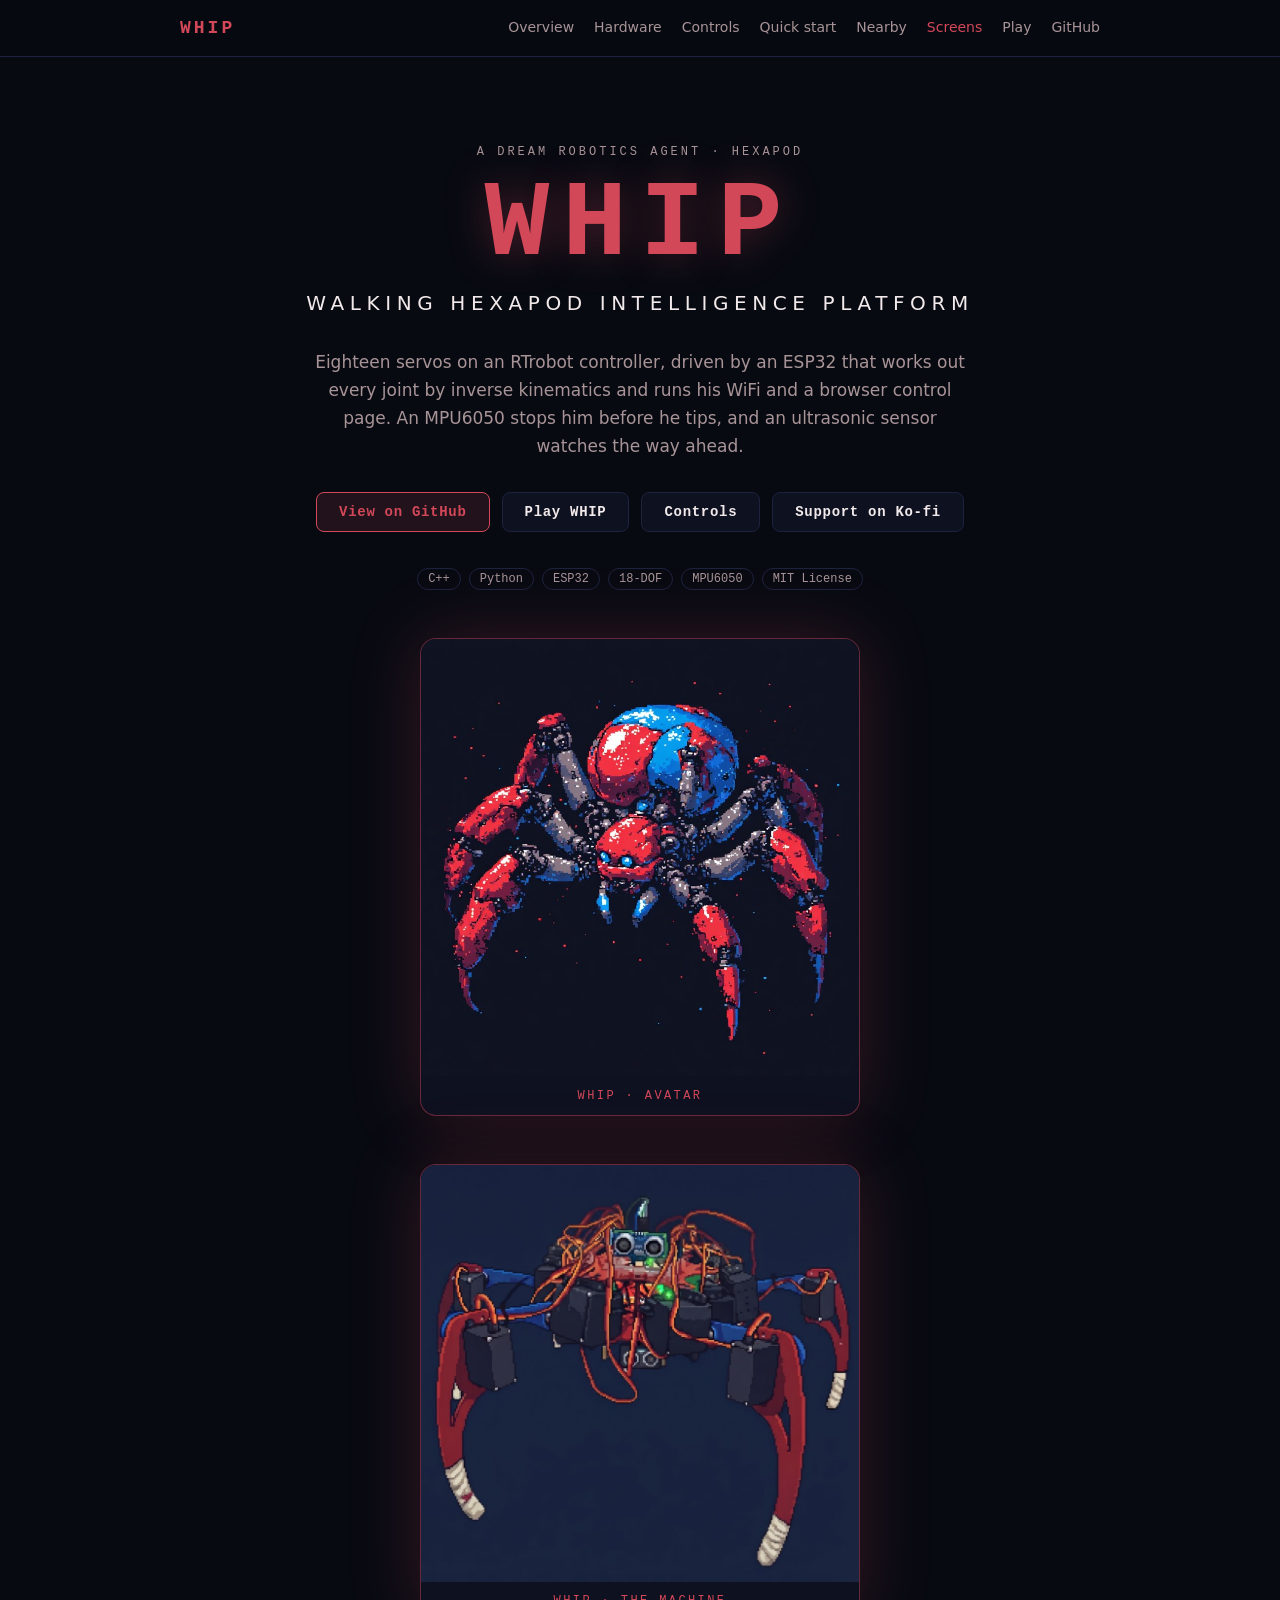
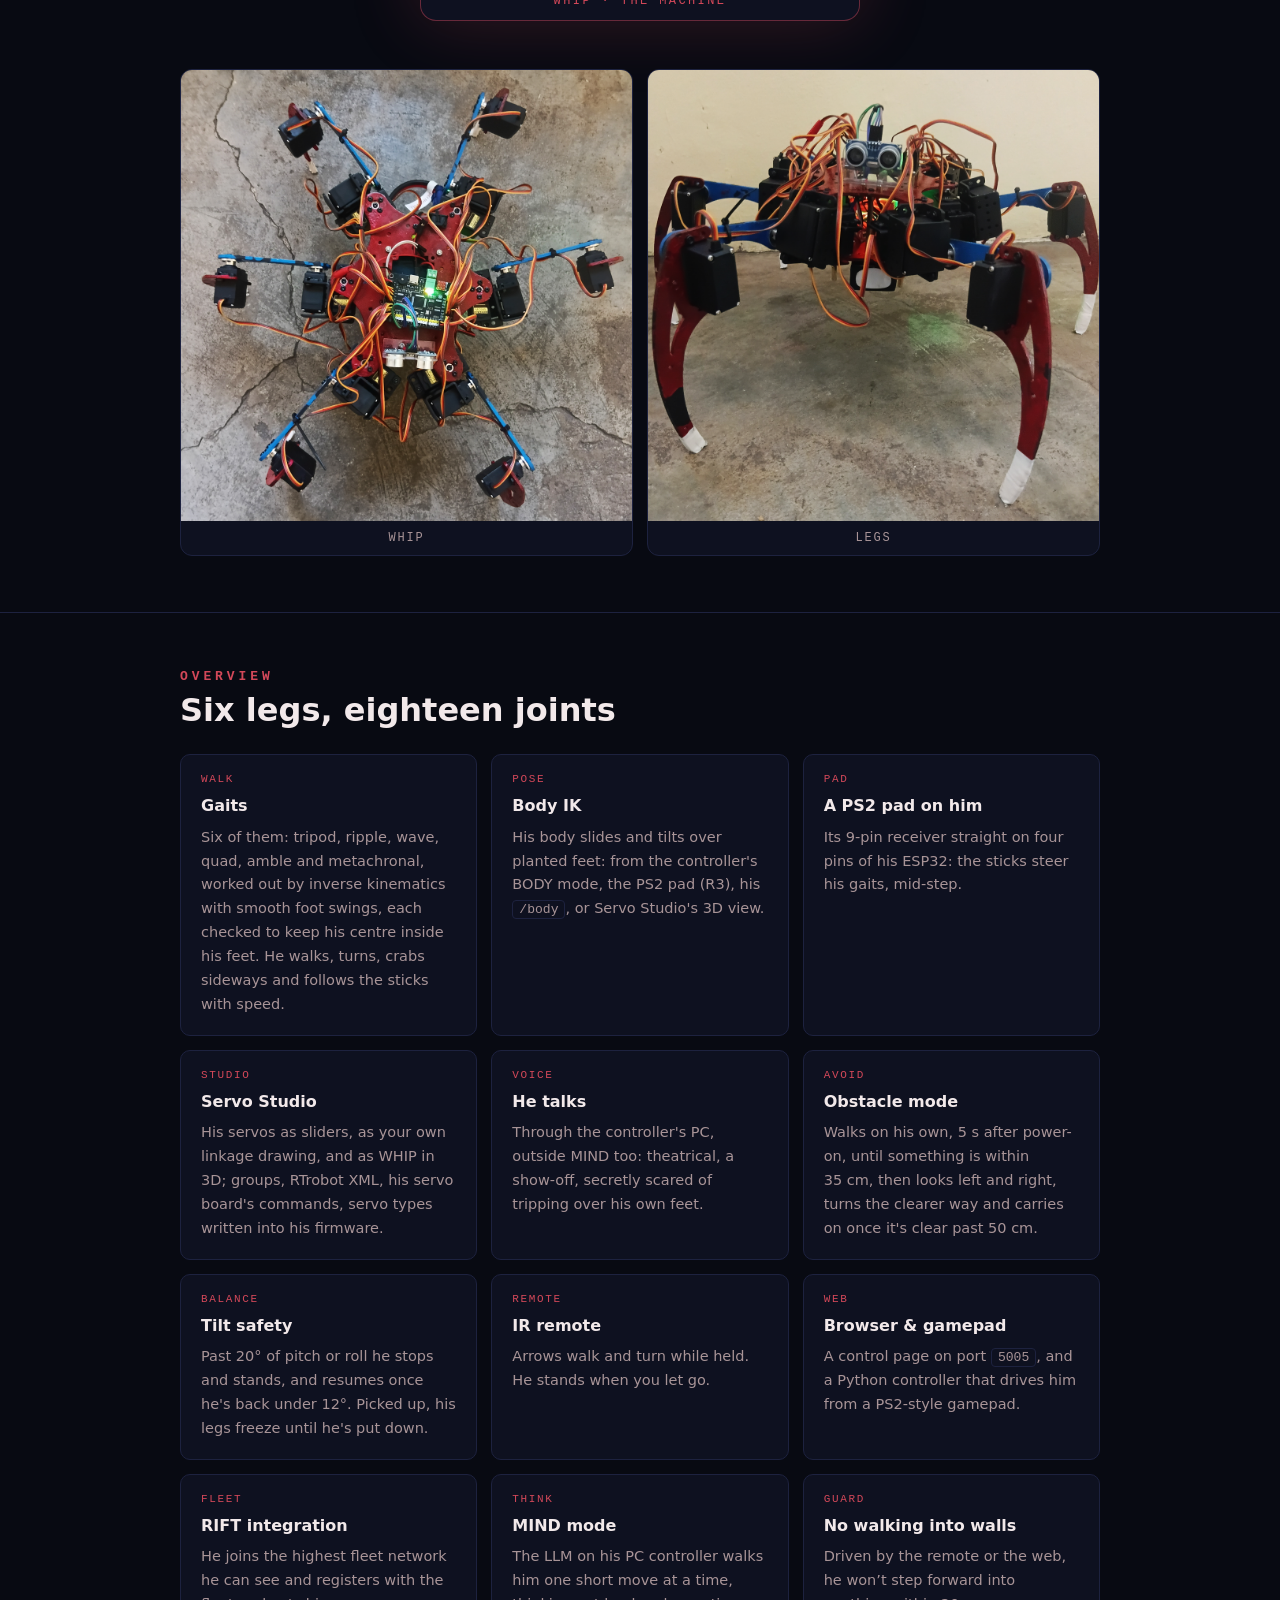
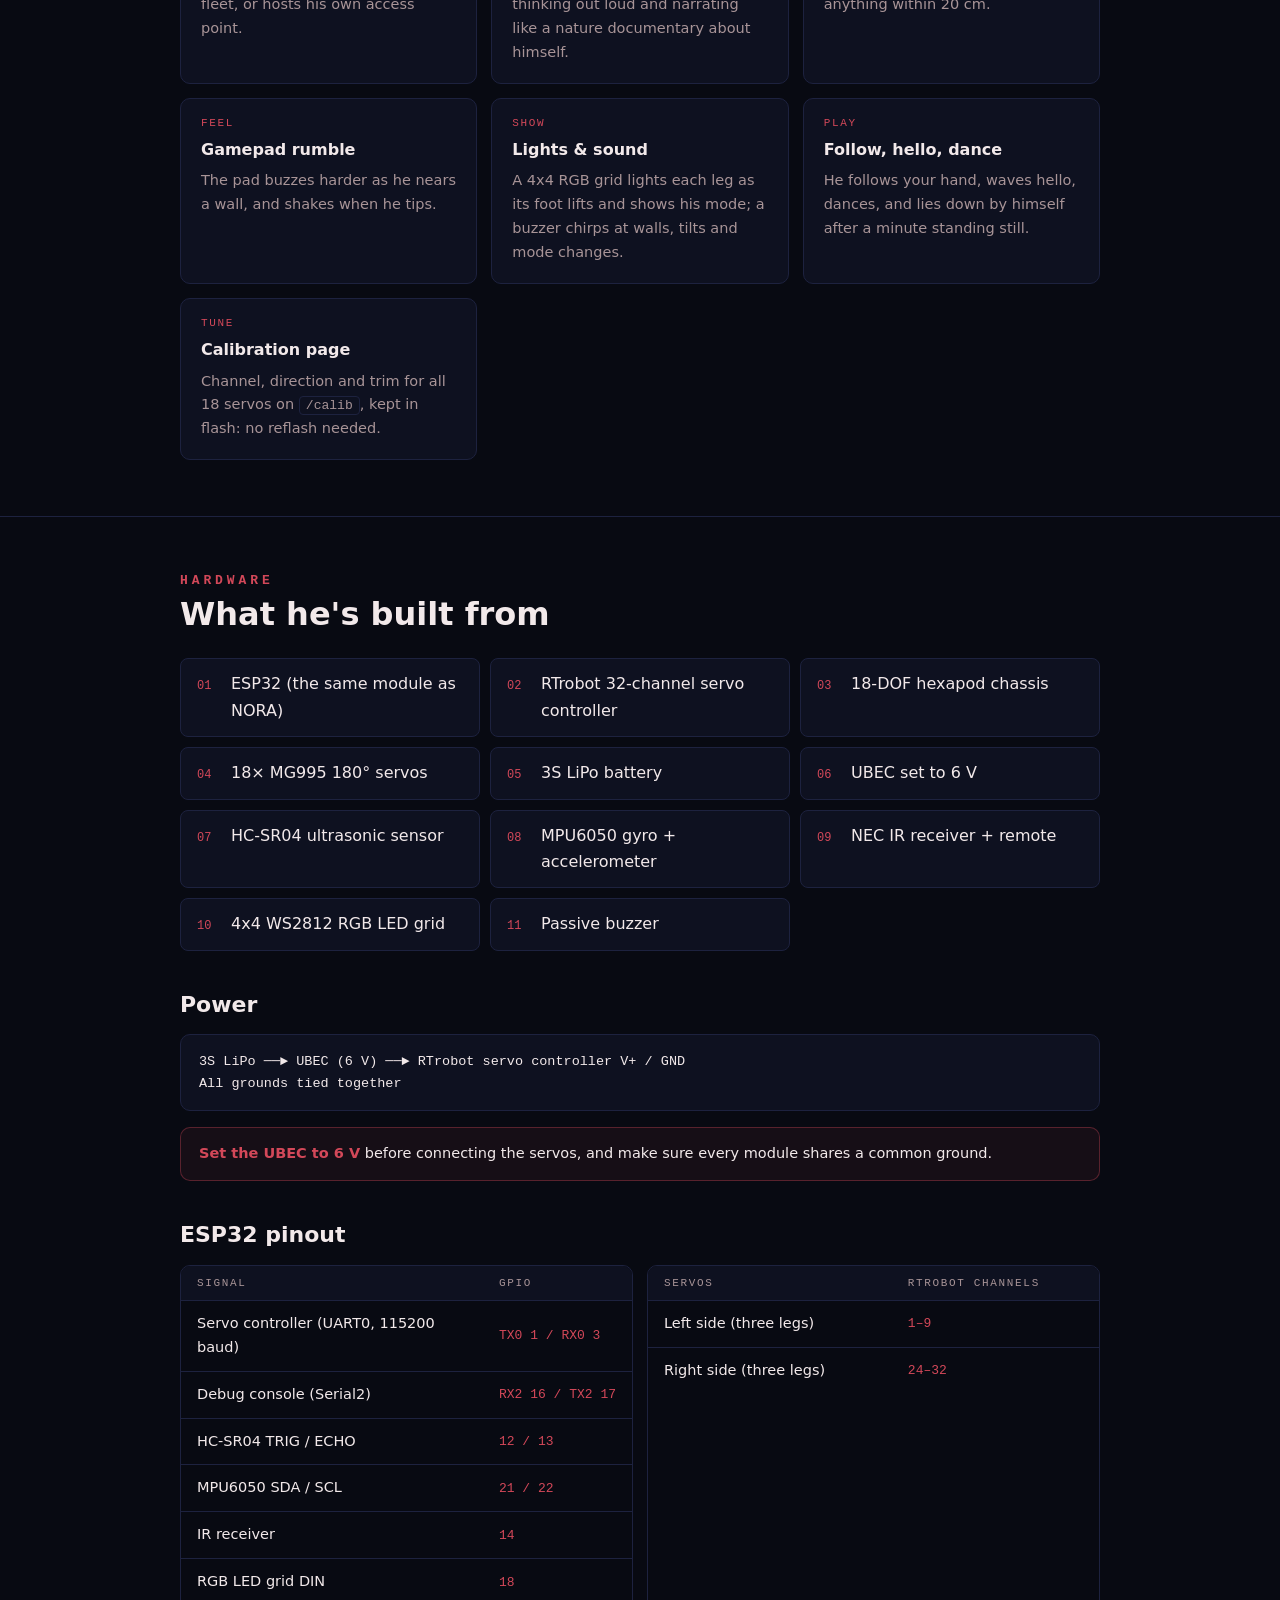
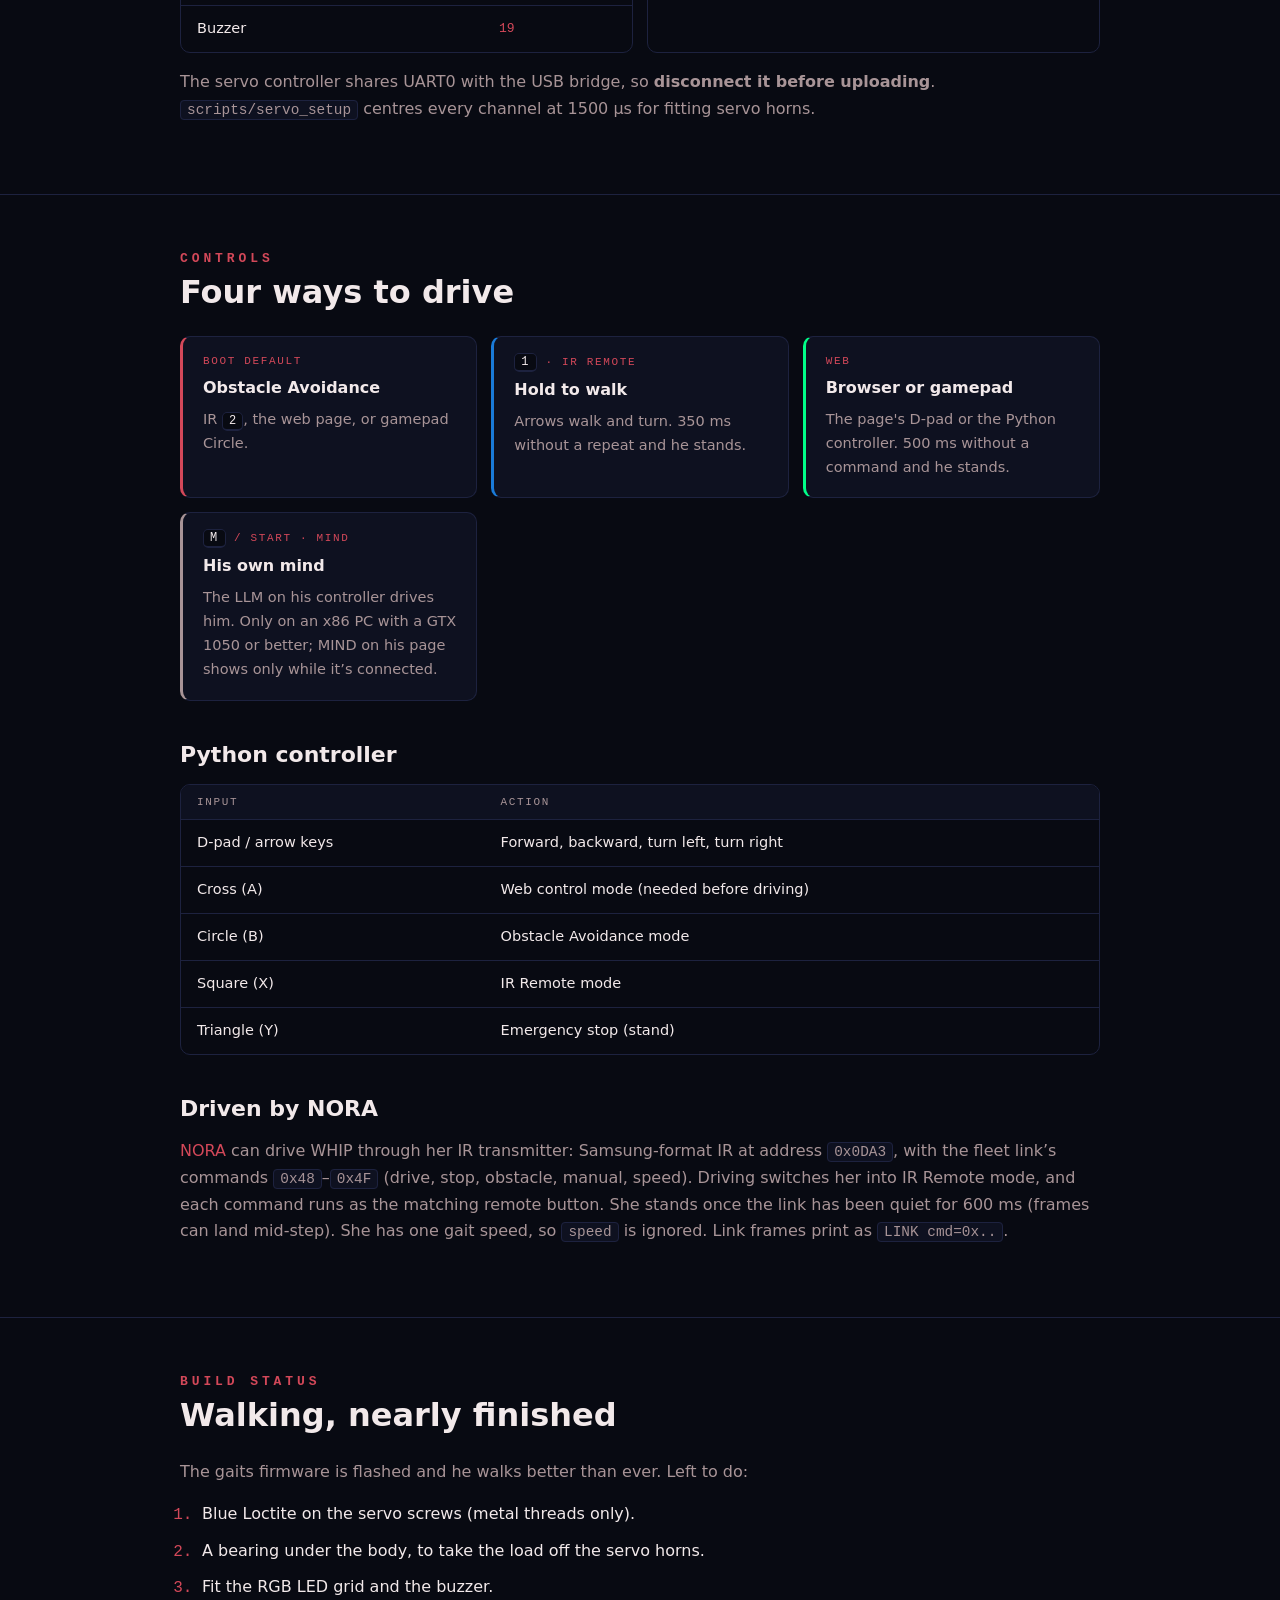
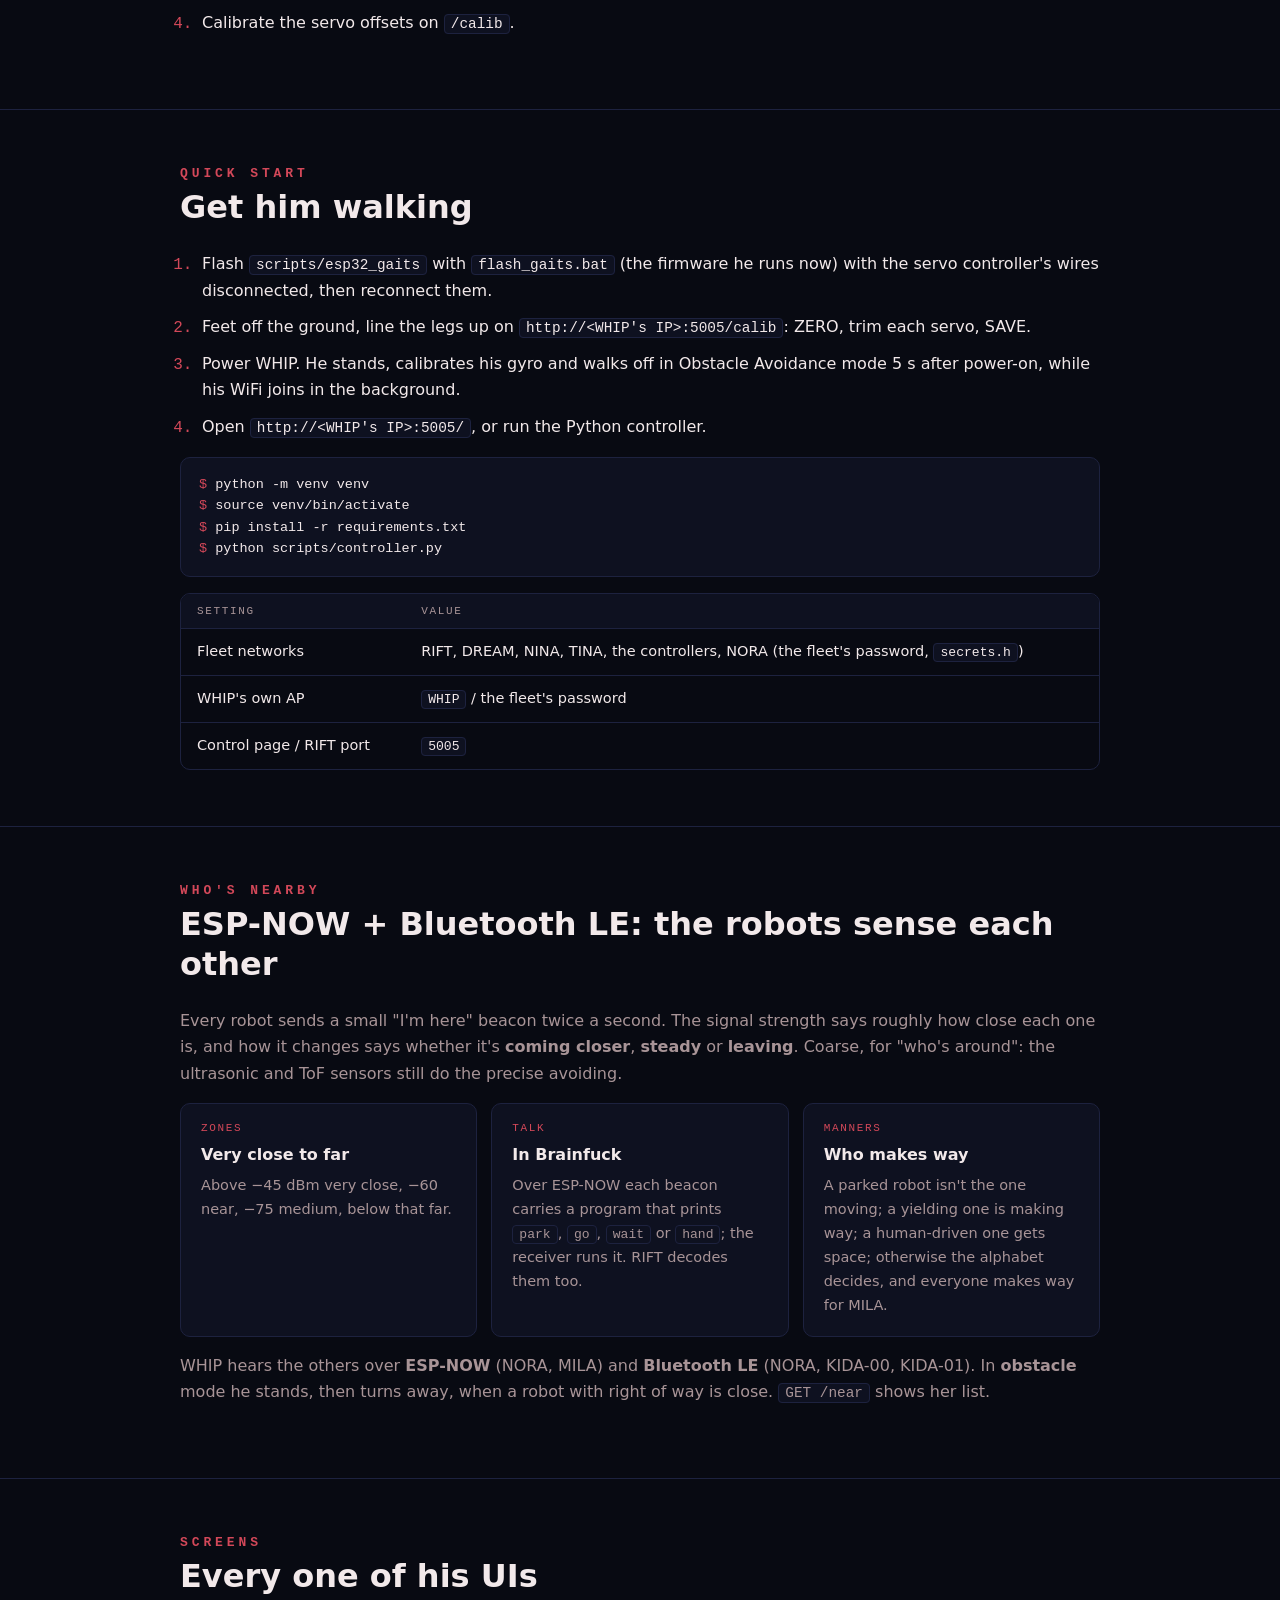
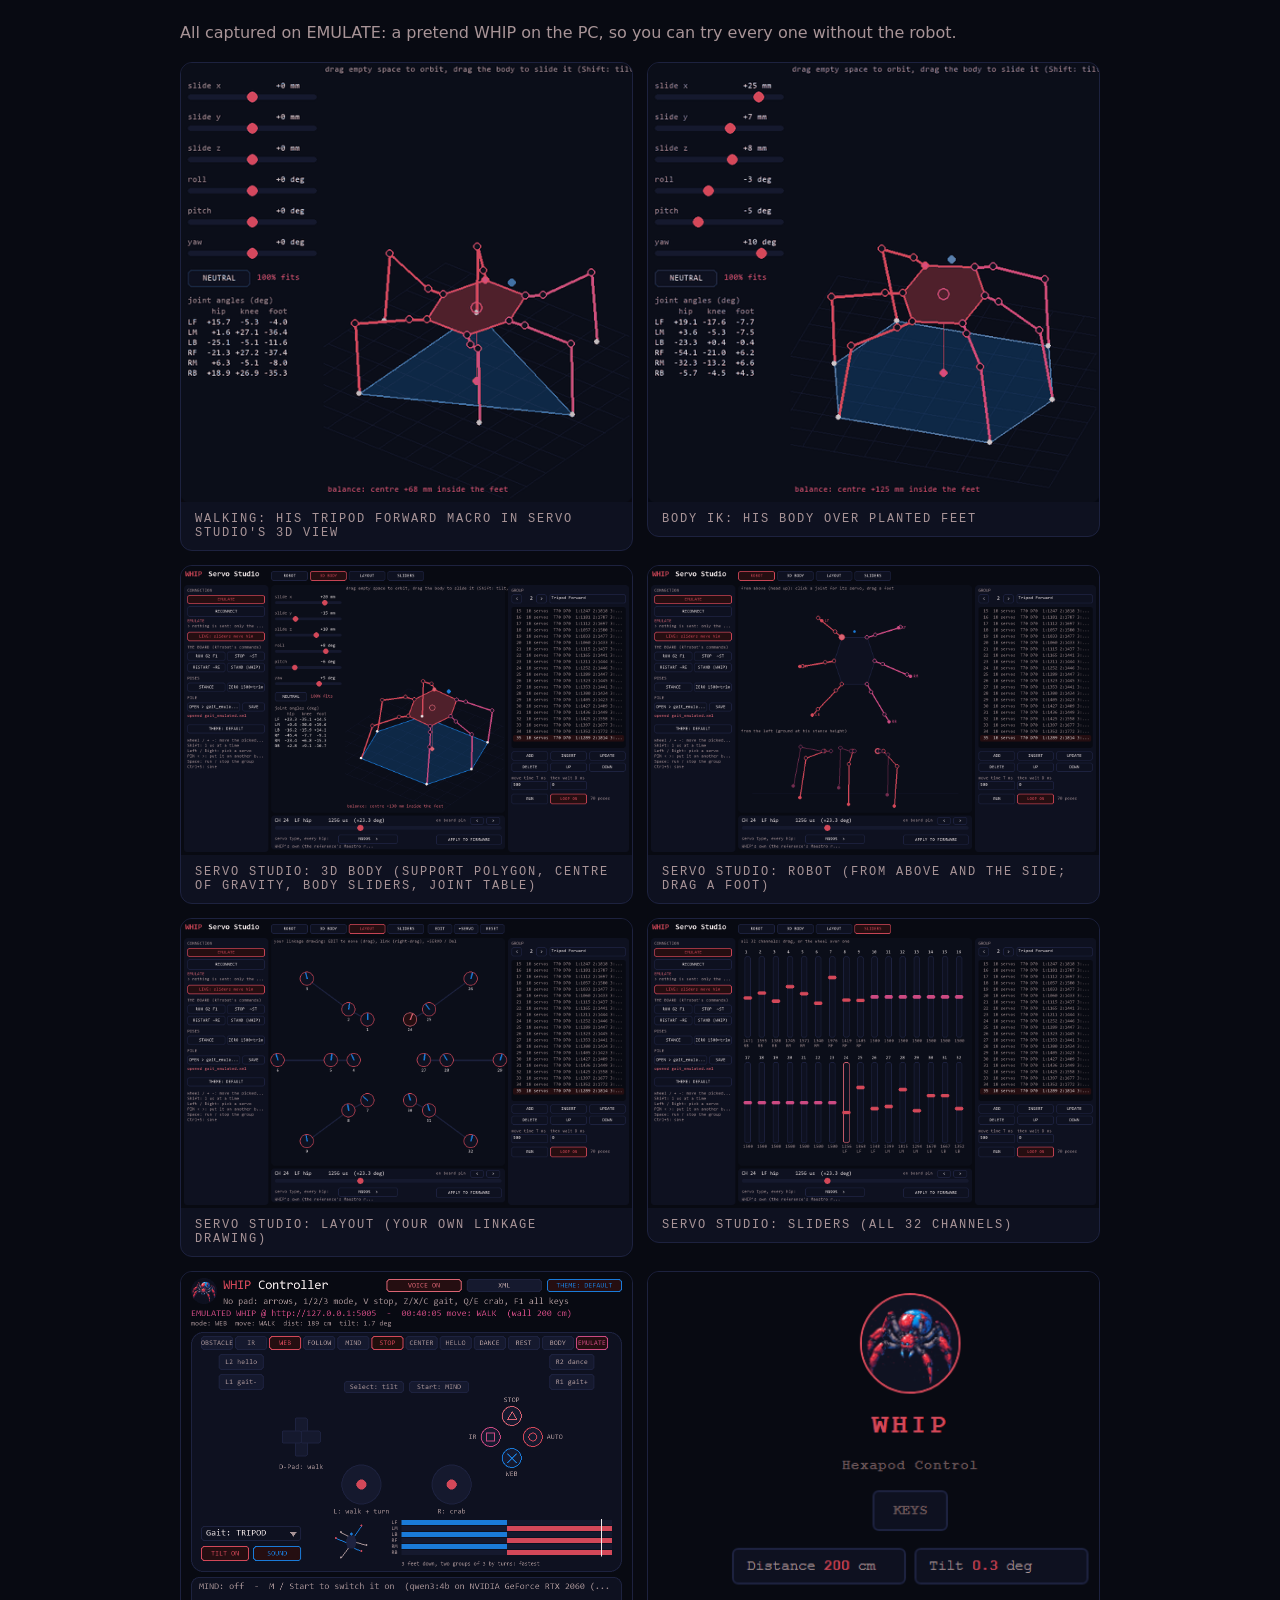
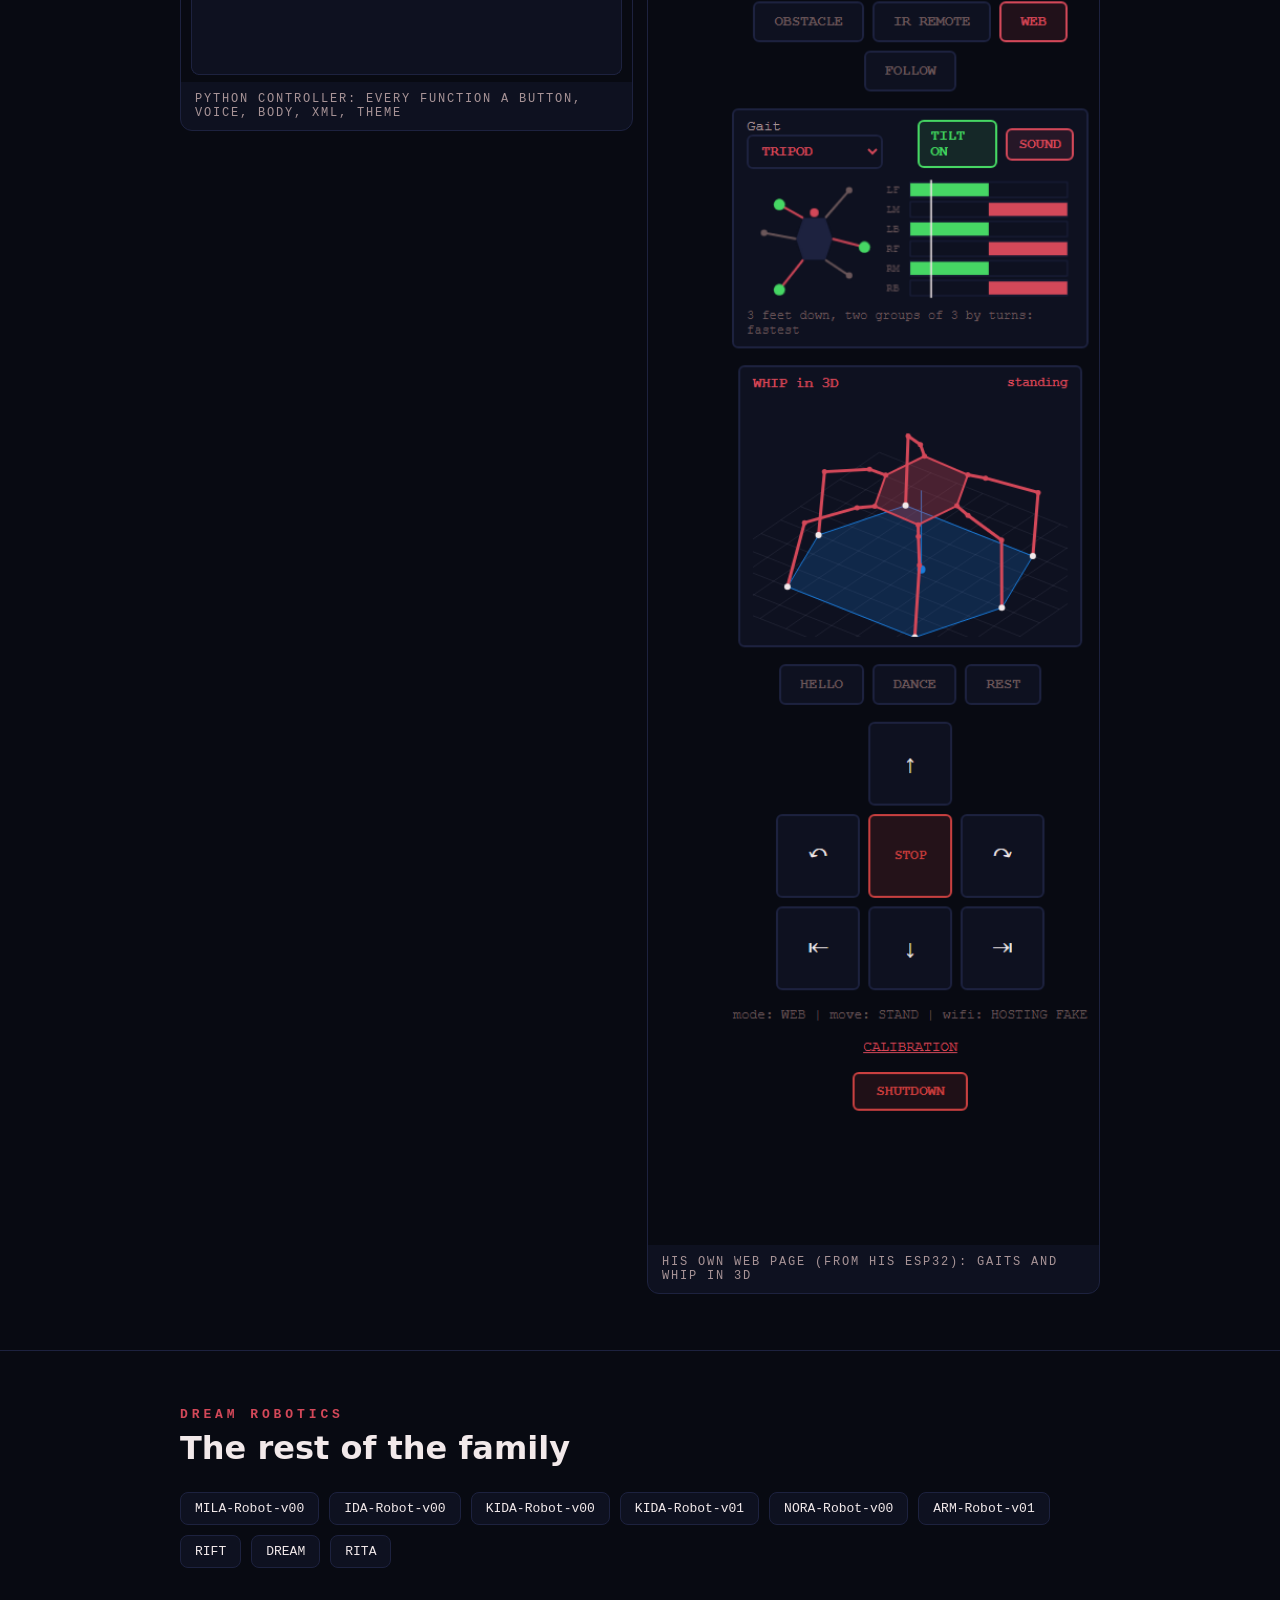
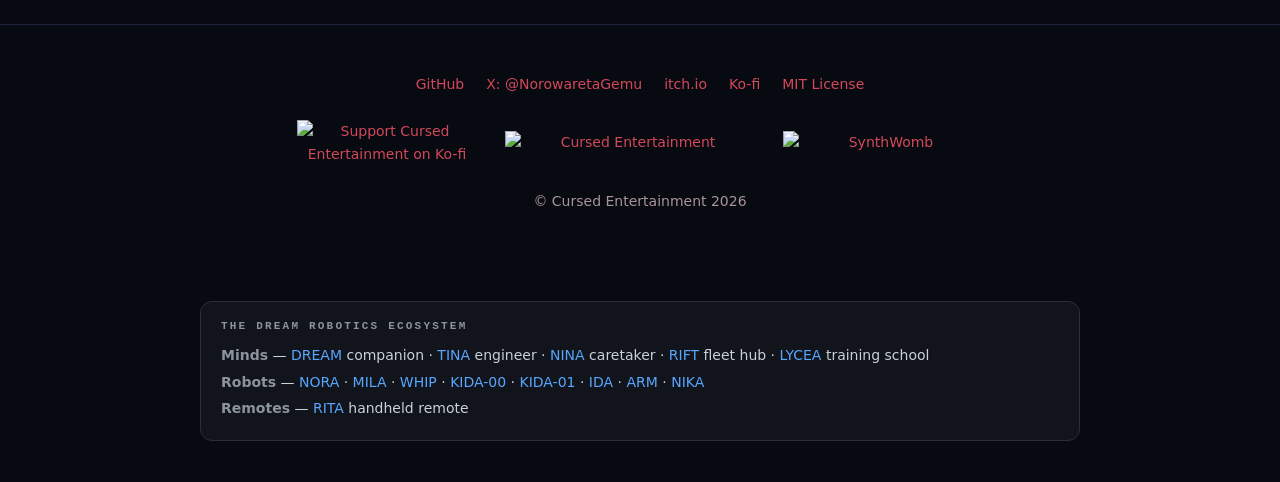
==== commit e498c323: "WHIP: Play WHIP, a browser game on his site (play.html) His gait engine (gaits.h) and IK (ik_gait.h)" ====
--- a/index.html
+++ b/index.html
@@ -27,6 +27,7 @@
       <li><a href="#quickstart">Quick start</a></li>
       <li><a href="#near">Nearby</a></li>
       <li><a href="#screens">Screens</a></li>
+      <li><a href="play.html">Play</a></li>
       <li><a href="https://github.com/CursedPrograms/WHIP-Robot-v00">GitHub</a></li>
     </ul>
   </div>
@@ -40,6 +41,7 @@
     <p class="lede">Eighteen servos on an RTrobot controller, driven by an ESP32 that works out every joint by inverse kinematics and runs his WiFi and a browser control page. An MPU6050 stops him before he tips, and an ultrasonic sensor watches the way ahead.</p>
     <div class="cta">
       <a class="btn primary" href="https://github.com/CursedPrograms/WHIP-Robot-v00">View on GitHub</a>
+      <a class="btn" href="play.html">Play WHIP</a>
       <a class="btn" href="#controls">Controls</a>
       <a class="btn" href="https://ko-fi.com/cursedentertainment">Support on Ko-fi</a>
     </div>
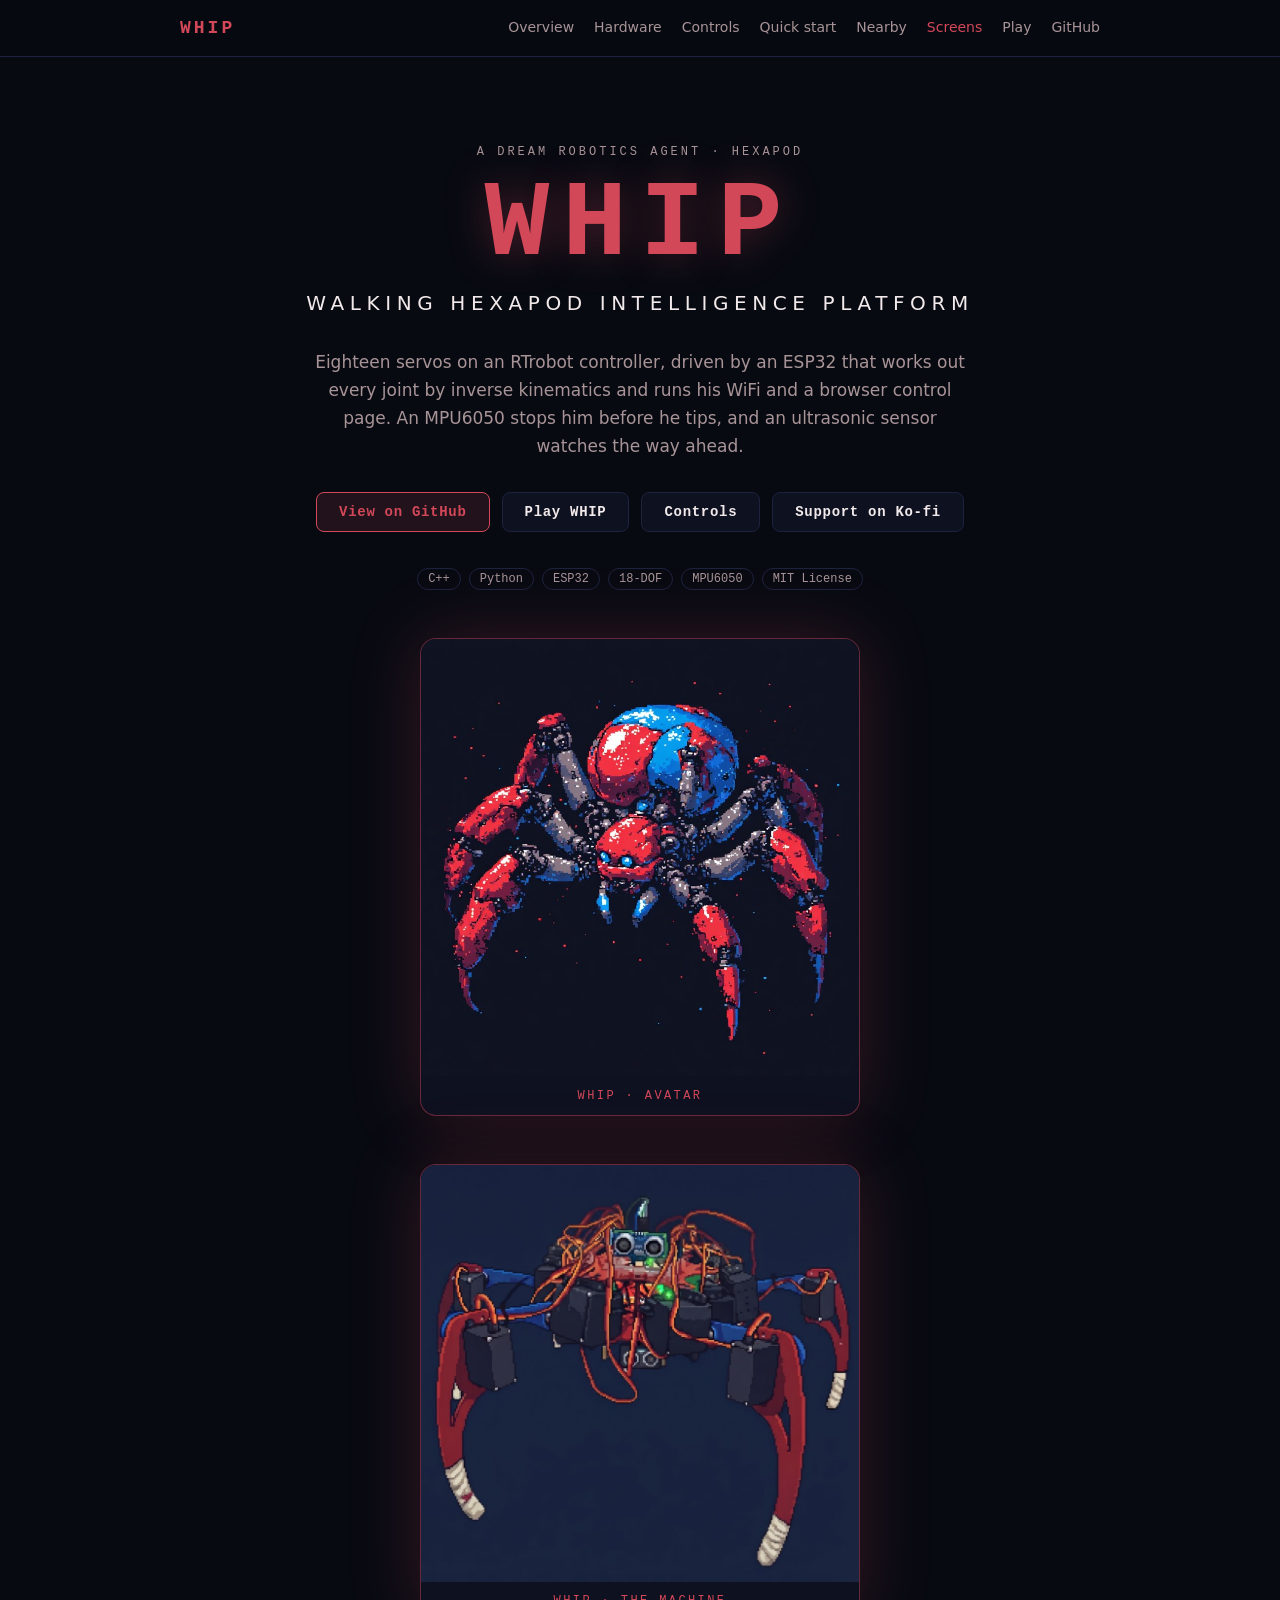
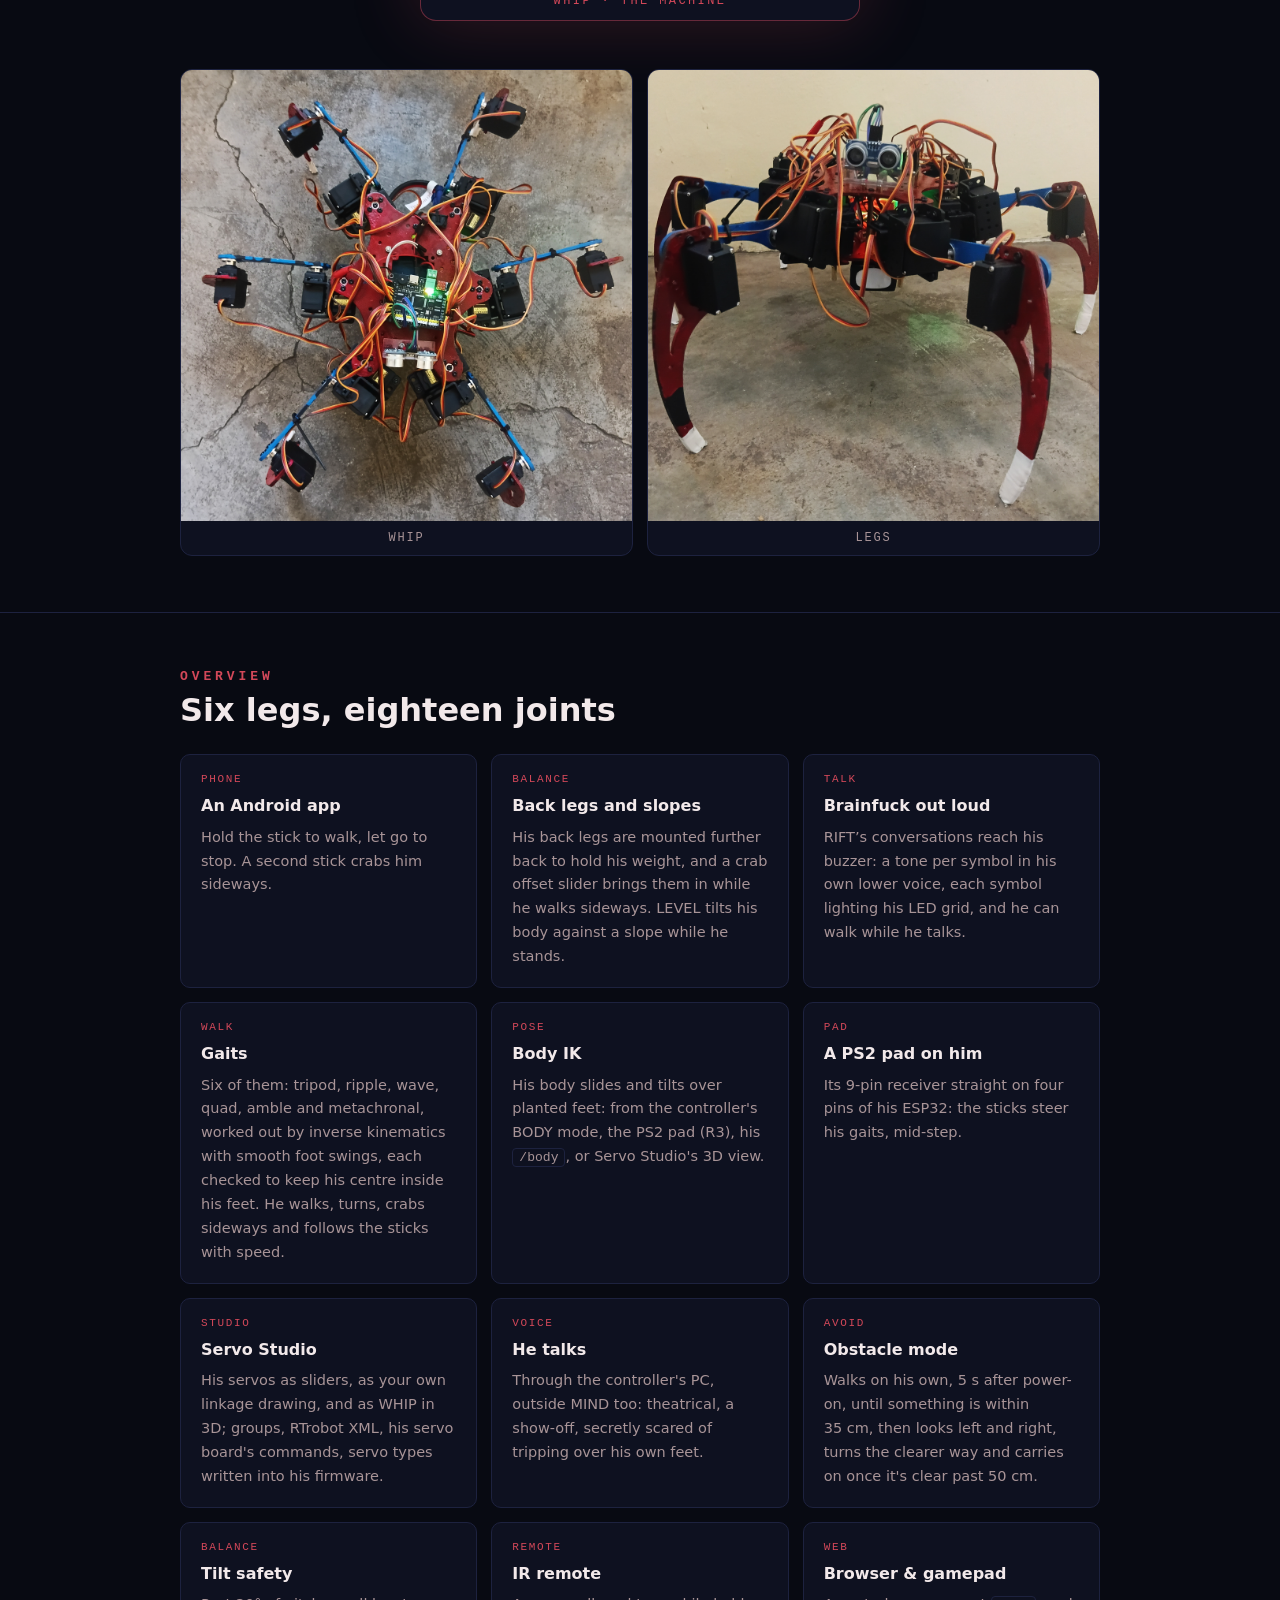
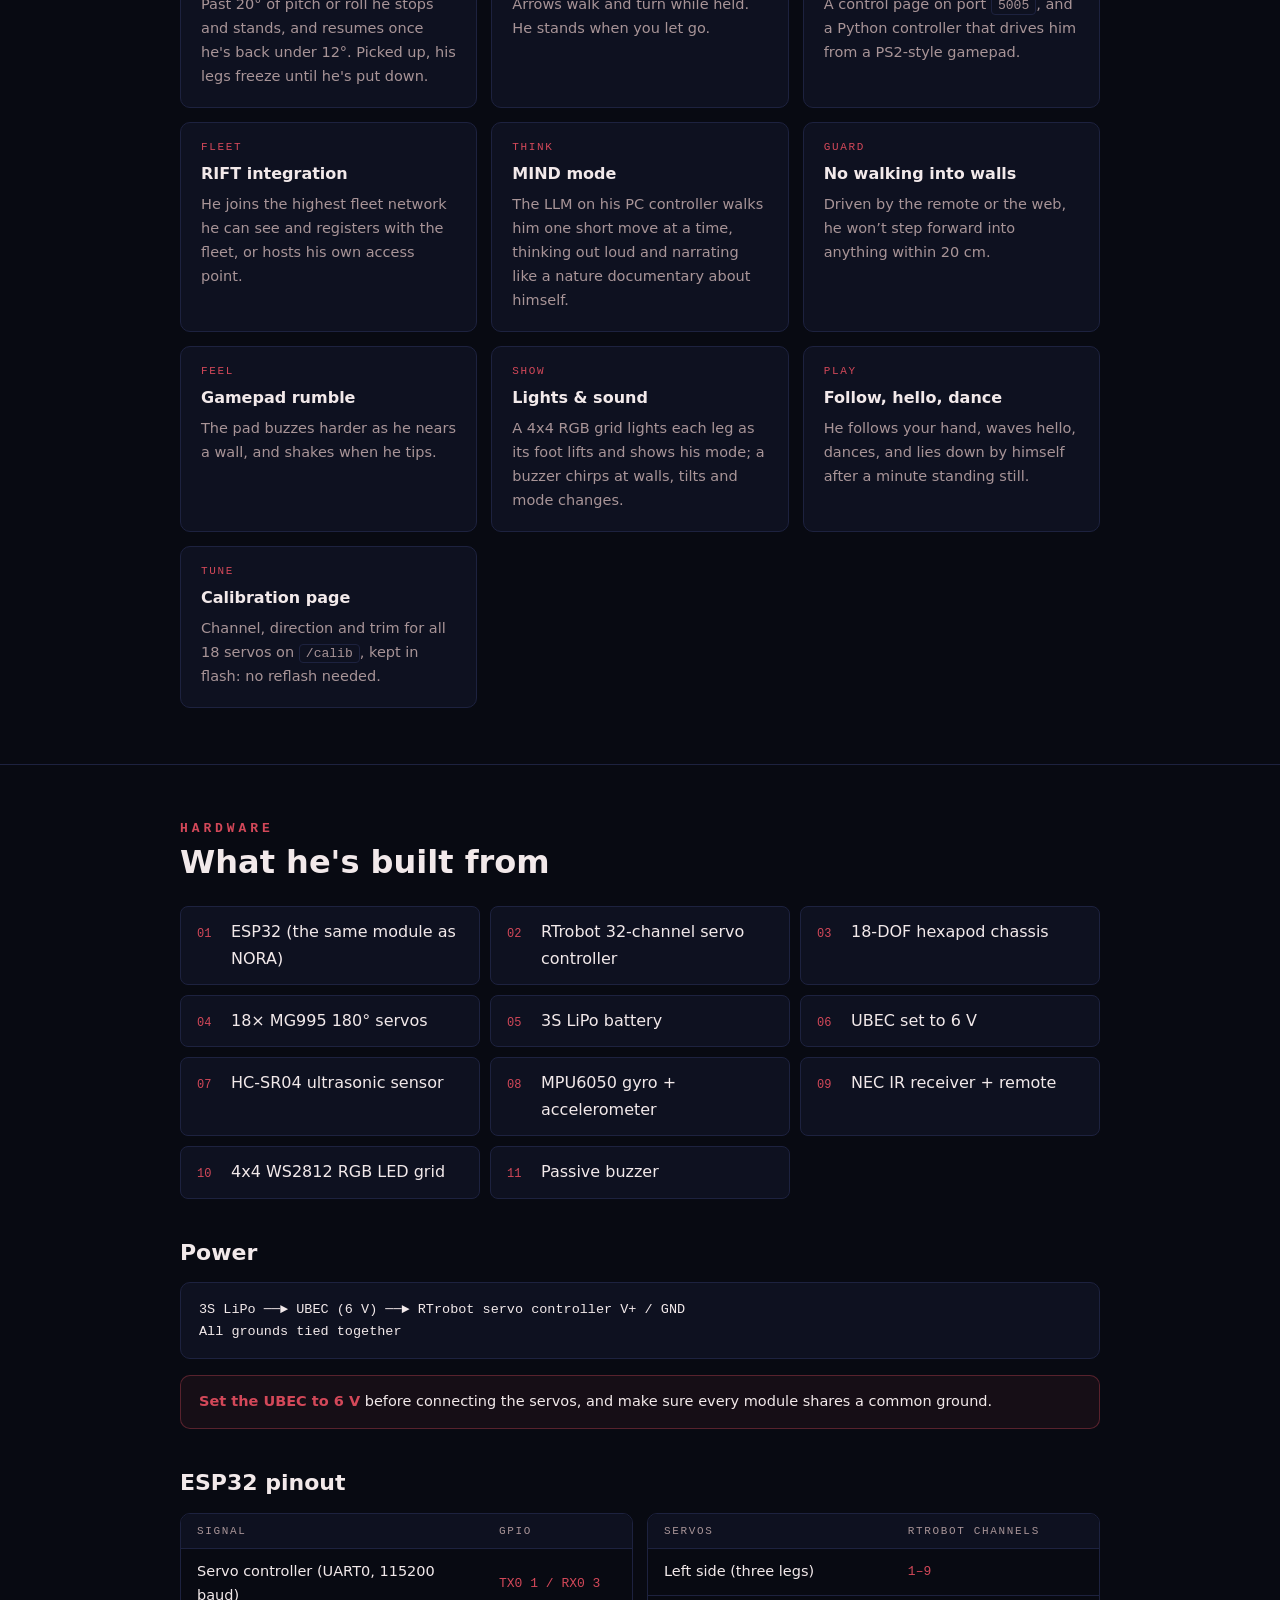
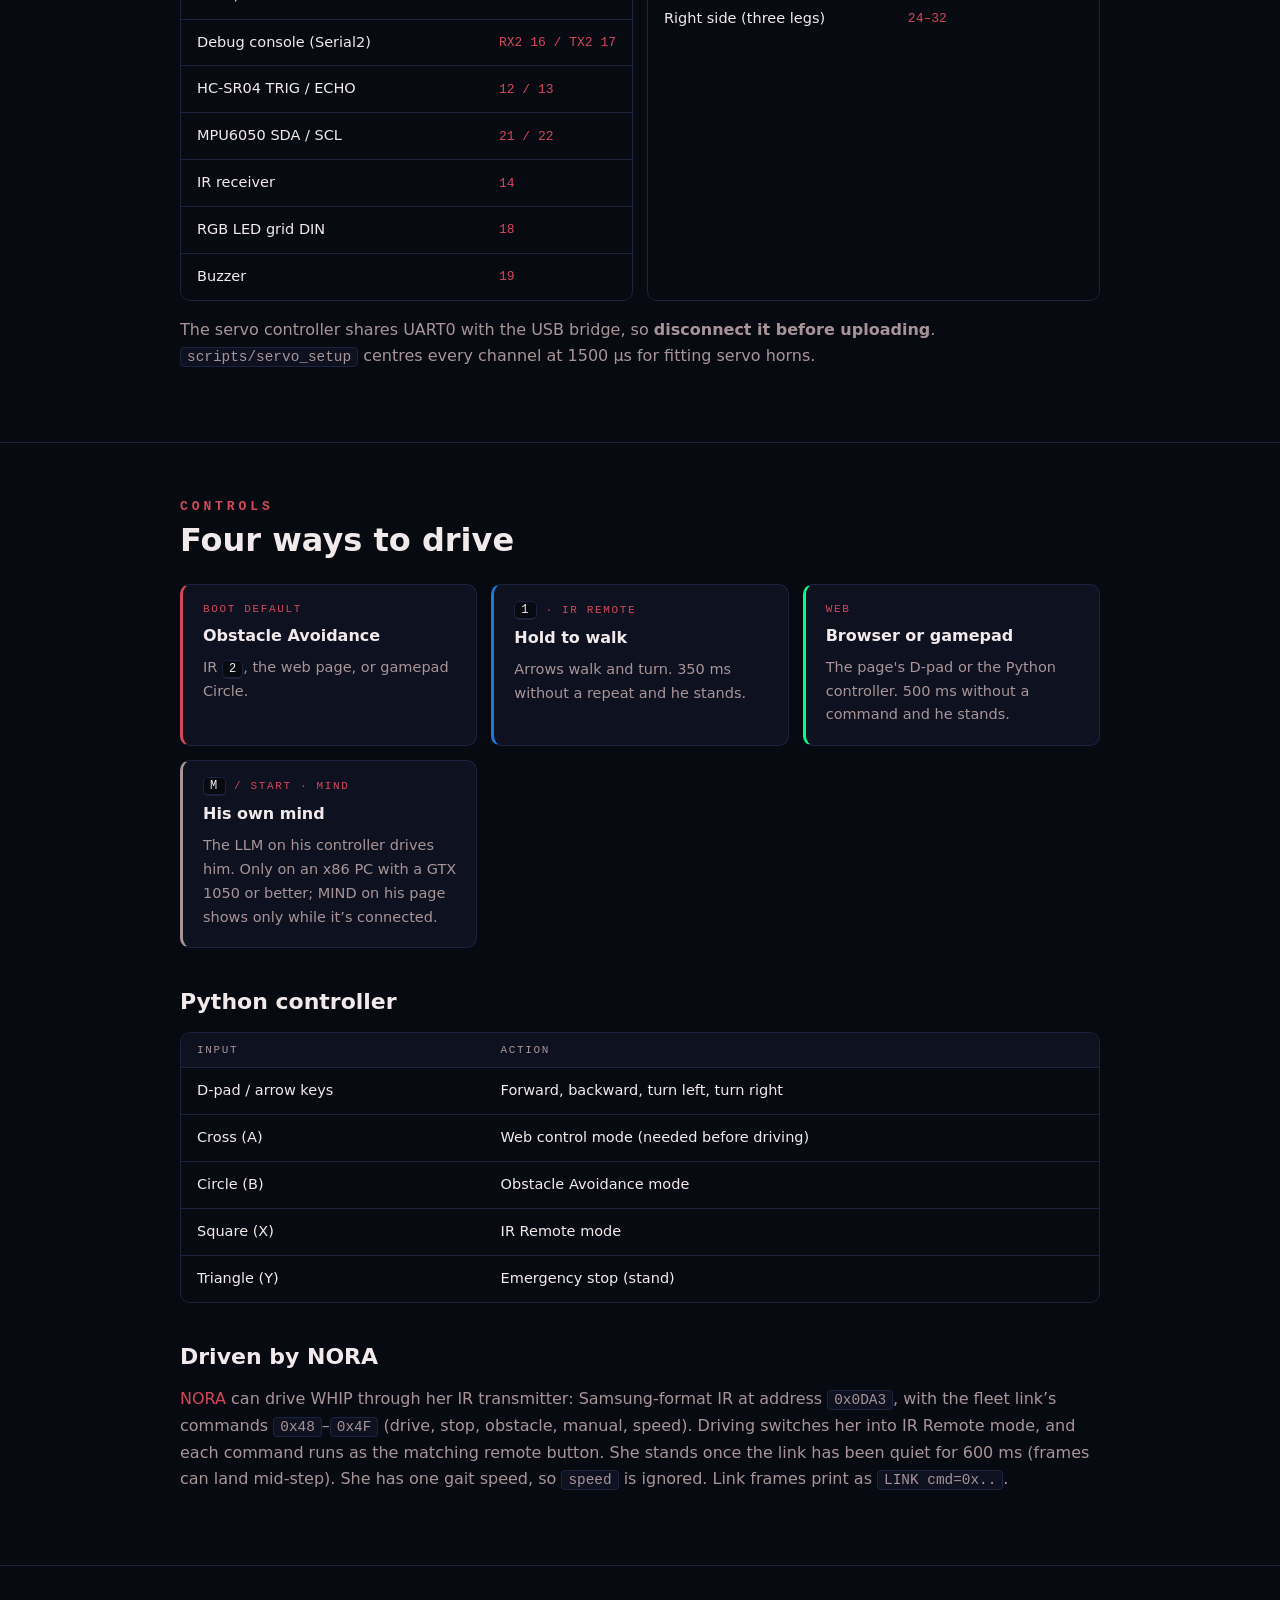
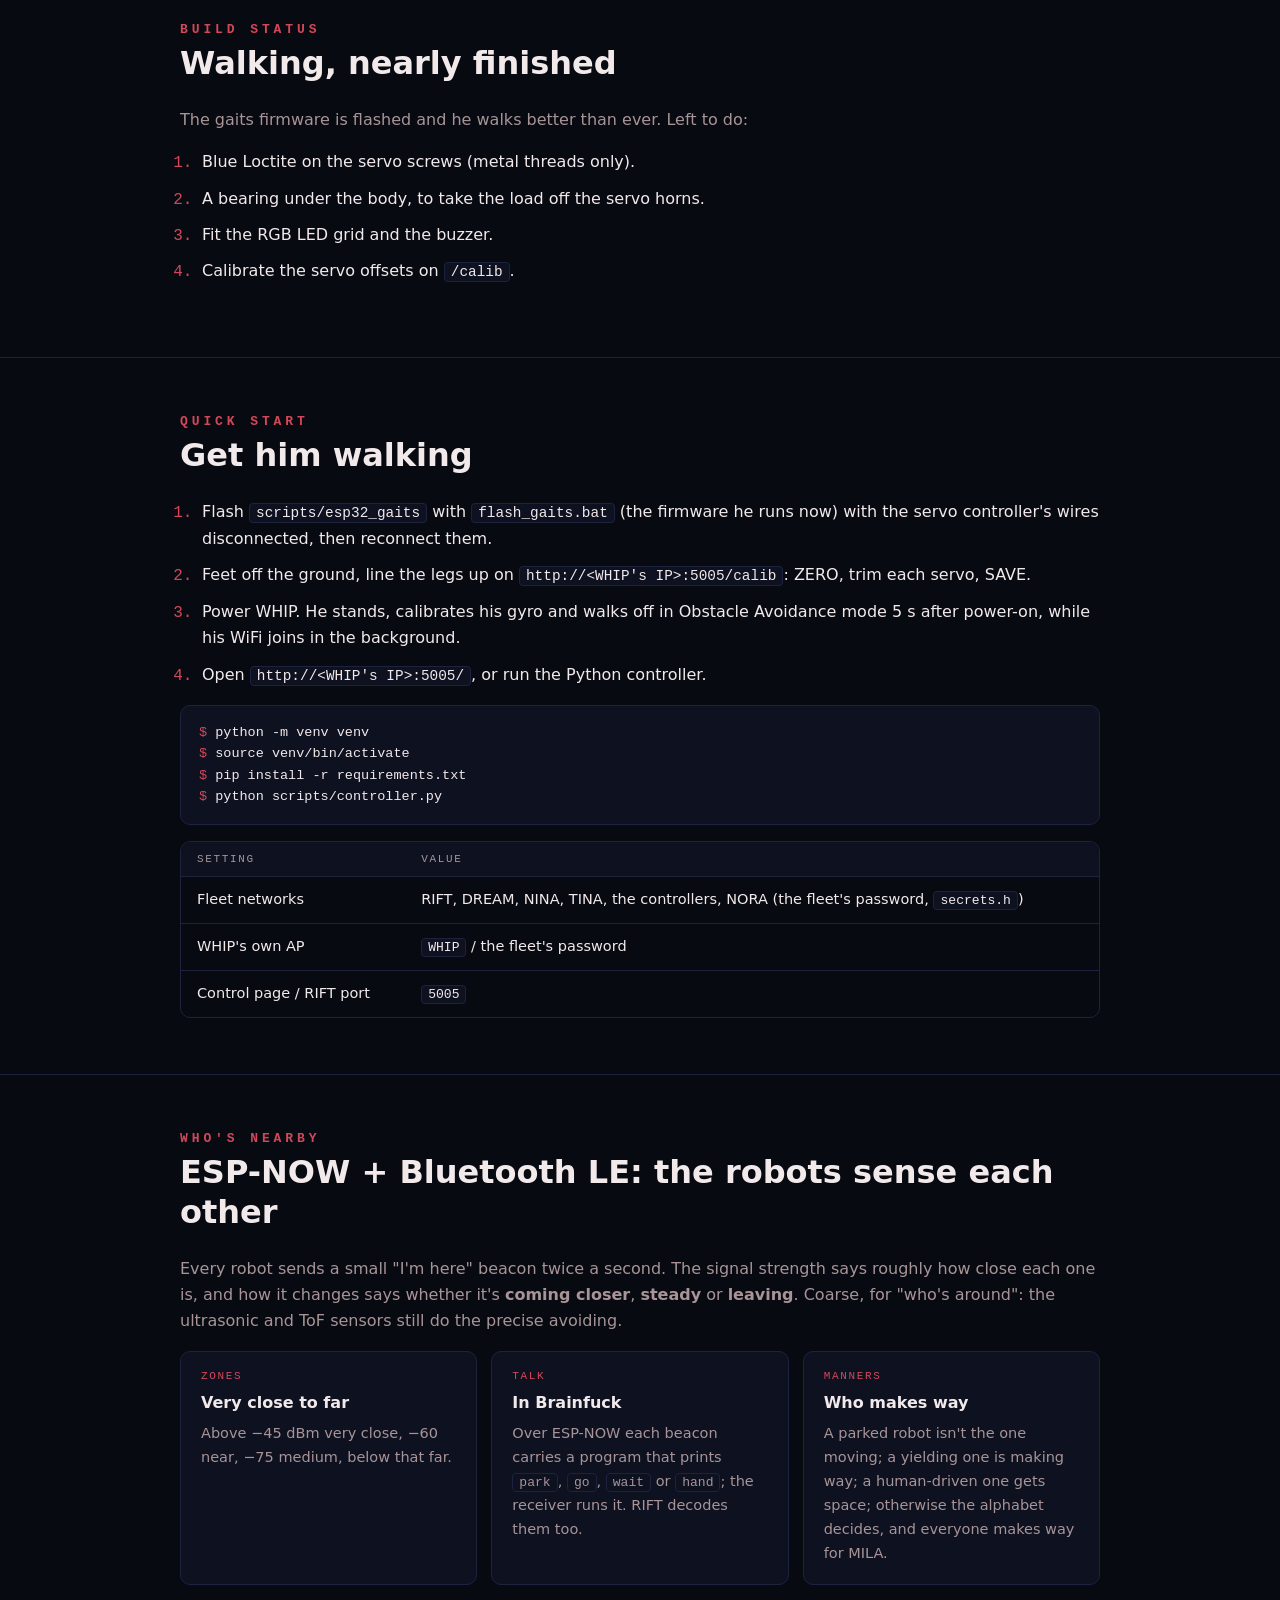
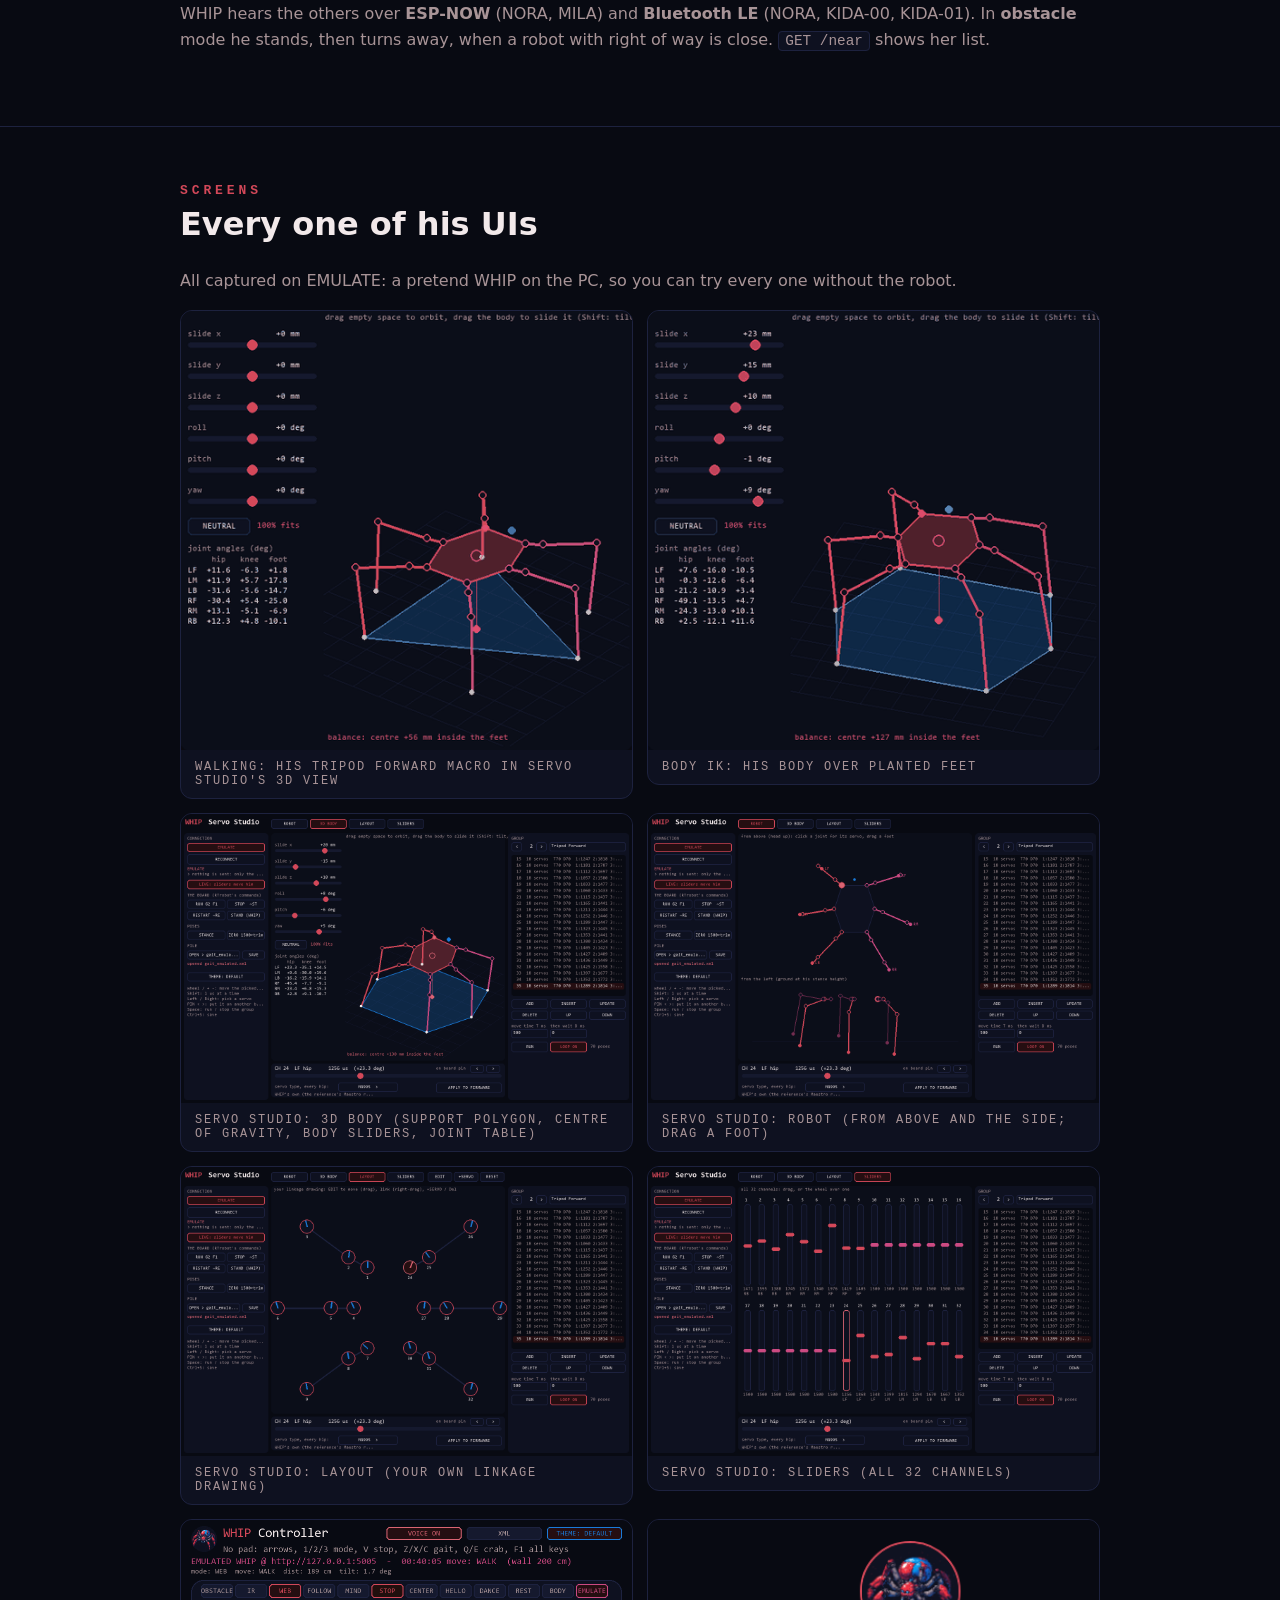
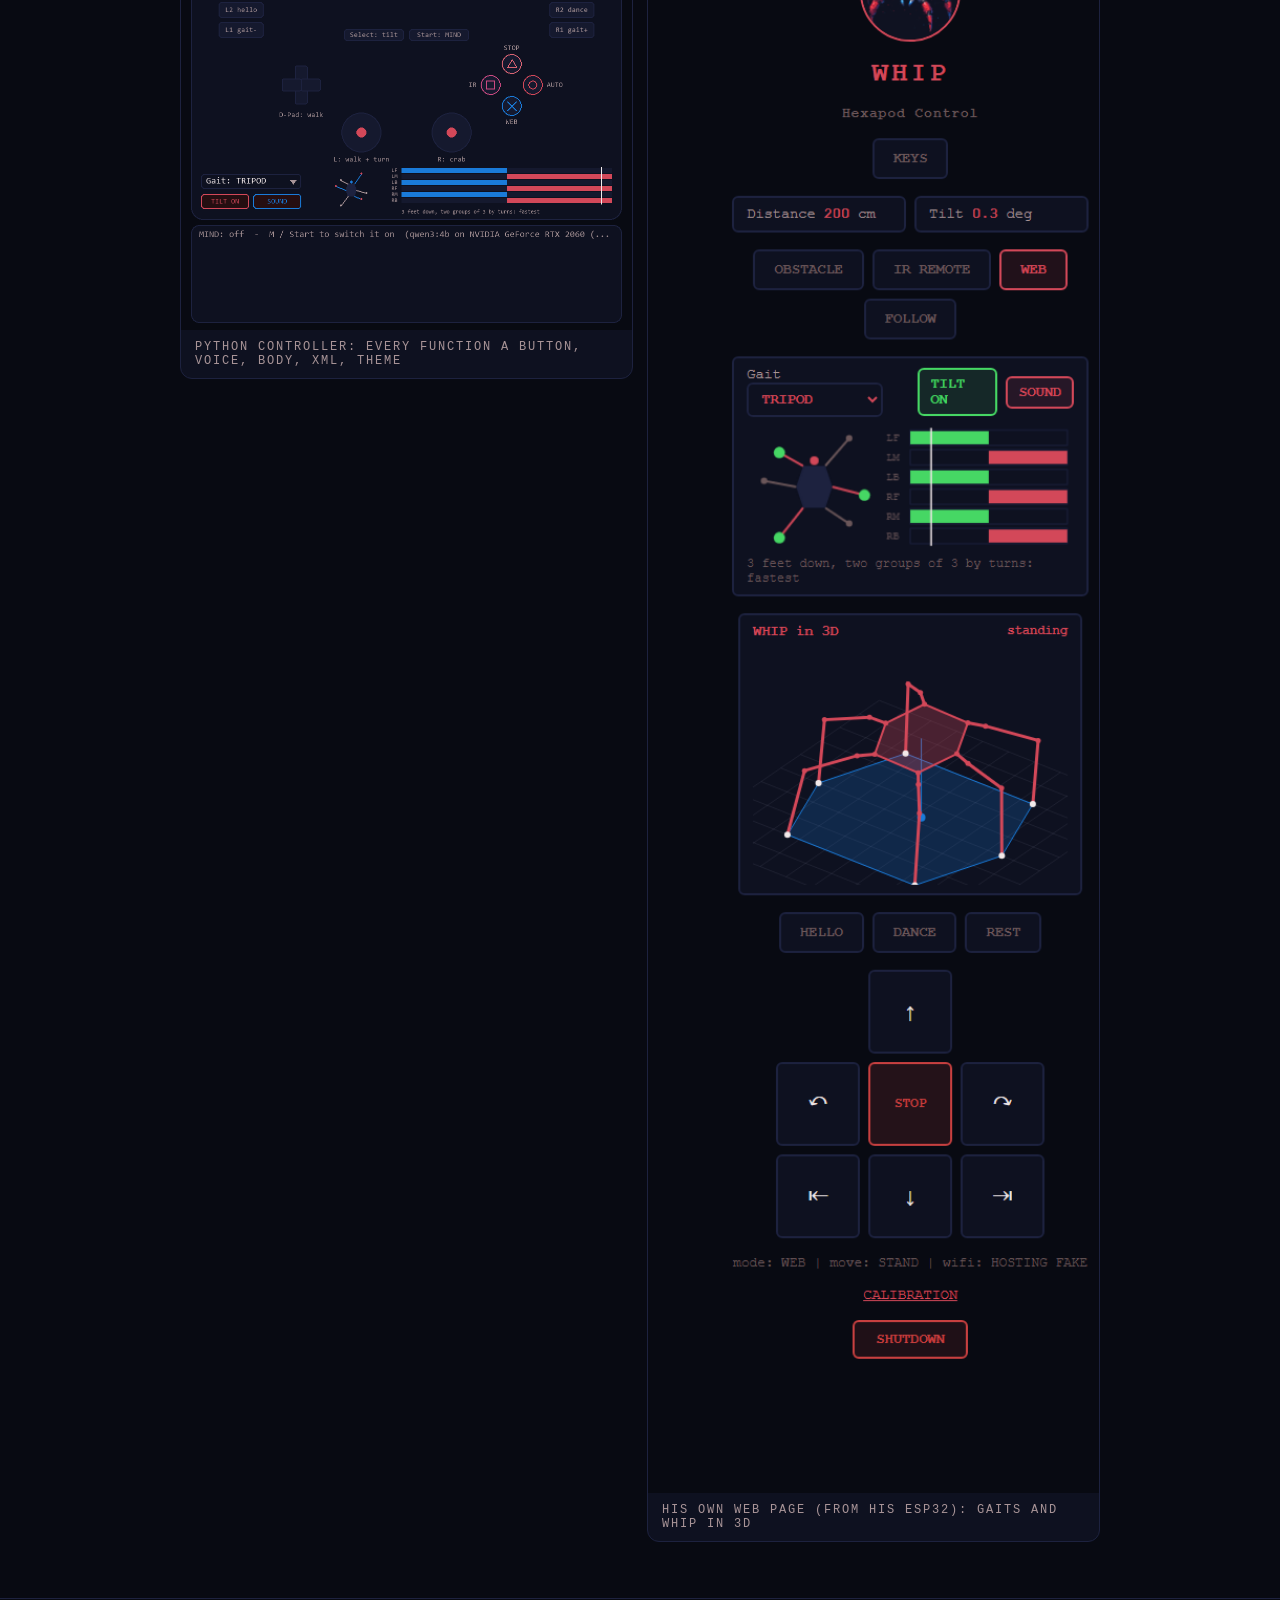
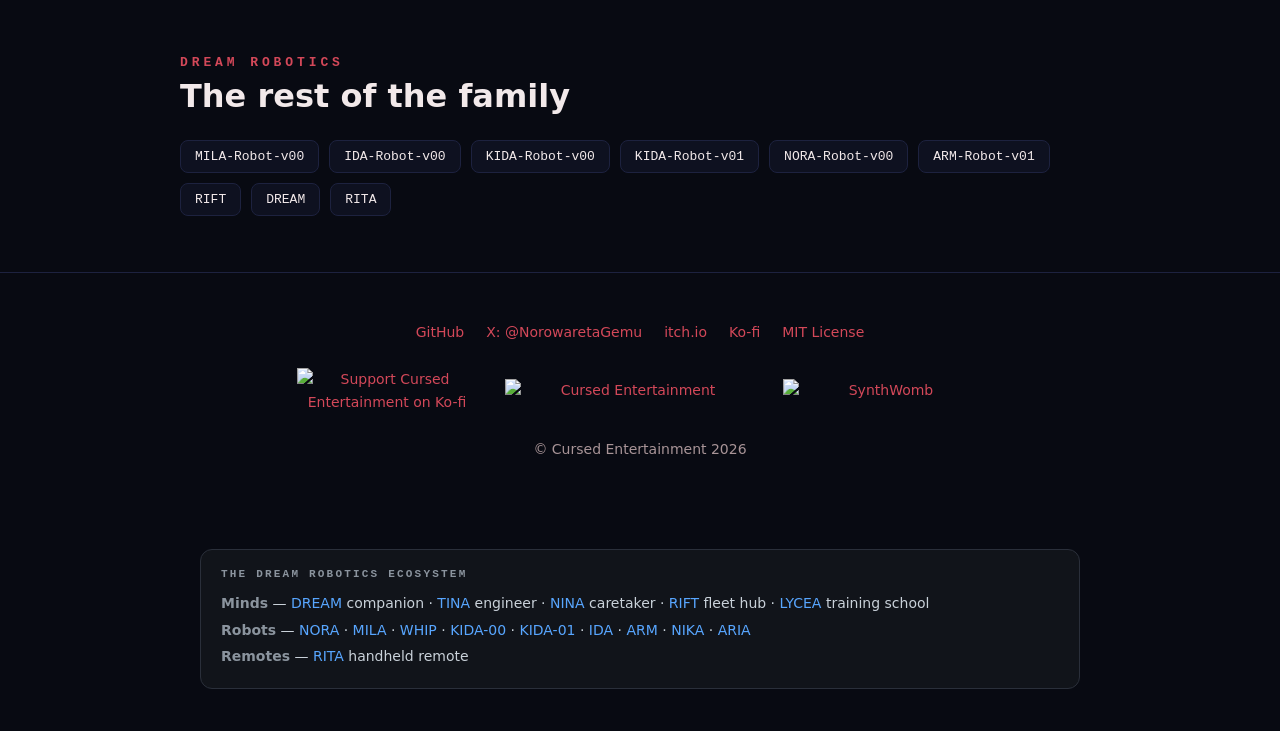
==== commit 7ee50c00: "WHIP: an Android app, README and site up to date, ARIA in the ecosystem Co-Authored-By: Claude Opus " ====
--- a/index.html
+++ b/index.html
@@ -81,6 +81,21 @@
     <h2>Overview</h2>
     <h3 class="title">Six legs, eighteen joints</h3>
     <div class="grid cols-3">
+      <div class="card">
+        <span class="k">Phone</span>
+        <h4>An Android app</h4>
+        <p>Hold the stick to walk, let go to stop. A second stick crabs him sideways.</p>
+      </div>
+      <div class="card">
+        <span class="k">Balance</span>
+        <h4>Back legs and slopes</h4>
+        <p>His back legs are mounted further back to hold his weight, and a crab offset slider brings them in while he walks sideways. LEVEL tilts his body against a slope while he stands.</p>
+      </div>
+      <div class="card">
+        <span class="k">Talk</span>
+        <h4>Brainfuck out loud</h4>
+        <p>RIFT&rsquo;s conversations reach his buzzer: a tone per symbol in his own lower voice, each symbol lighting his LED grid, and he can walk while he talks.</p>
+      </div>
       <div class="card">
         <span class="k">Walk</span>
         <h4>Gaits</h4>
@@ -407,7 +422,7 @@
 <section class="eco">
   <div class="eco-title">The DREAM Robotics ecosystem</div>
   <div><strong>Minds</strong> — <a href="https://github.com/CursedPrograms/DREAM">DREAM</a> companion · <a href="https://github.com/CursedPrograms/TINA">TINA</a> engineer · <a href="https://github.com/CursedPrograms/NINA">NINA</a> caretaker · <a href="https://github.com/CursedPrograms/RIFT">RIFT</a> fleet hub · <a href="https://github.com/CursedPrograms/LYCEA">LYCEA</a> training school</div>
-  <div><strong>Robots</strong> — <a href="https://github.com/CursedPrograms/NORA-Robot-v00">NORA</a> · <a href="https://github.com/CursedPrograms/MILA-Robot-v00">MILA</a> · <a href="https://github.com/CursedPrograms/WHIP-Robot-v00">WHIP</a> · <a href="https://github.com/CursedPrograms/KIDA-Robot-v00">KIDA-00</a> · <a href="https://github.com/CursedPrograms/KIDA-Robot-v01">KIDA-01</a> · <a href="https://github.com/CursedPrograms/IDA-Robot-v00">IDA</a> · <a href="https://github.com/CursedPrograms/ARM-Robot-v01">ARM</a> · <a href="https://github.com/CursedPrograms/NIKA-Robot-v00">NIKA</a></div>
+  <div><strong>Robots</strong> — <a href="https://github.com/CursedPrograms/NORA-Robot-v00">NORA</a> · <a href="https://github.com/CursedPrograms/MILA-Robot-v00">MILA</a> · <a href="https://github.com/CursedPrograms/WHIP-Robot-v00">WHIP</a> · <a href="https://github.com/CursedPrograms/KIDA-Robot-v00">KIDA-00</a> · <a href="https://github.com/CursedPrograms/KIDA-Robot-v01">KIDA-01</a> · <a href="https://github.com/CursedPrograms/IDA-Robot-v00">IDA</a> · <a href="https://github.com/CursedPrograms/ARM-Robot-v01">ARM</a> · <a href="https://github.com/CursedPrograms/NIKA-Robot-v00">NIKA</a> · <a href="https://github.com/CursedPrograms/ARIA-Robot-v00">ARIA</a></div>
   <div><strong>Remotes</strong> — <a href="https://github.com/CursedPrograms/RITA">RITA</a> handheld remote</div>
 </section>
 <!-- DREAM-ECOSYSTEM:END -->
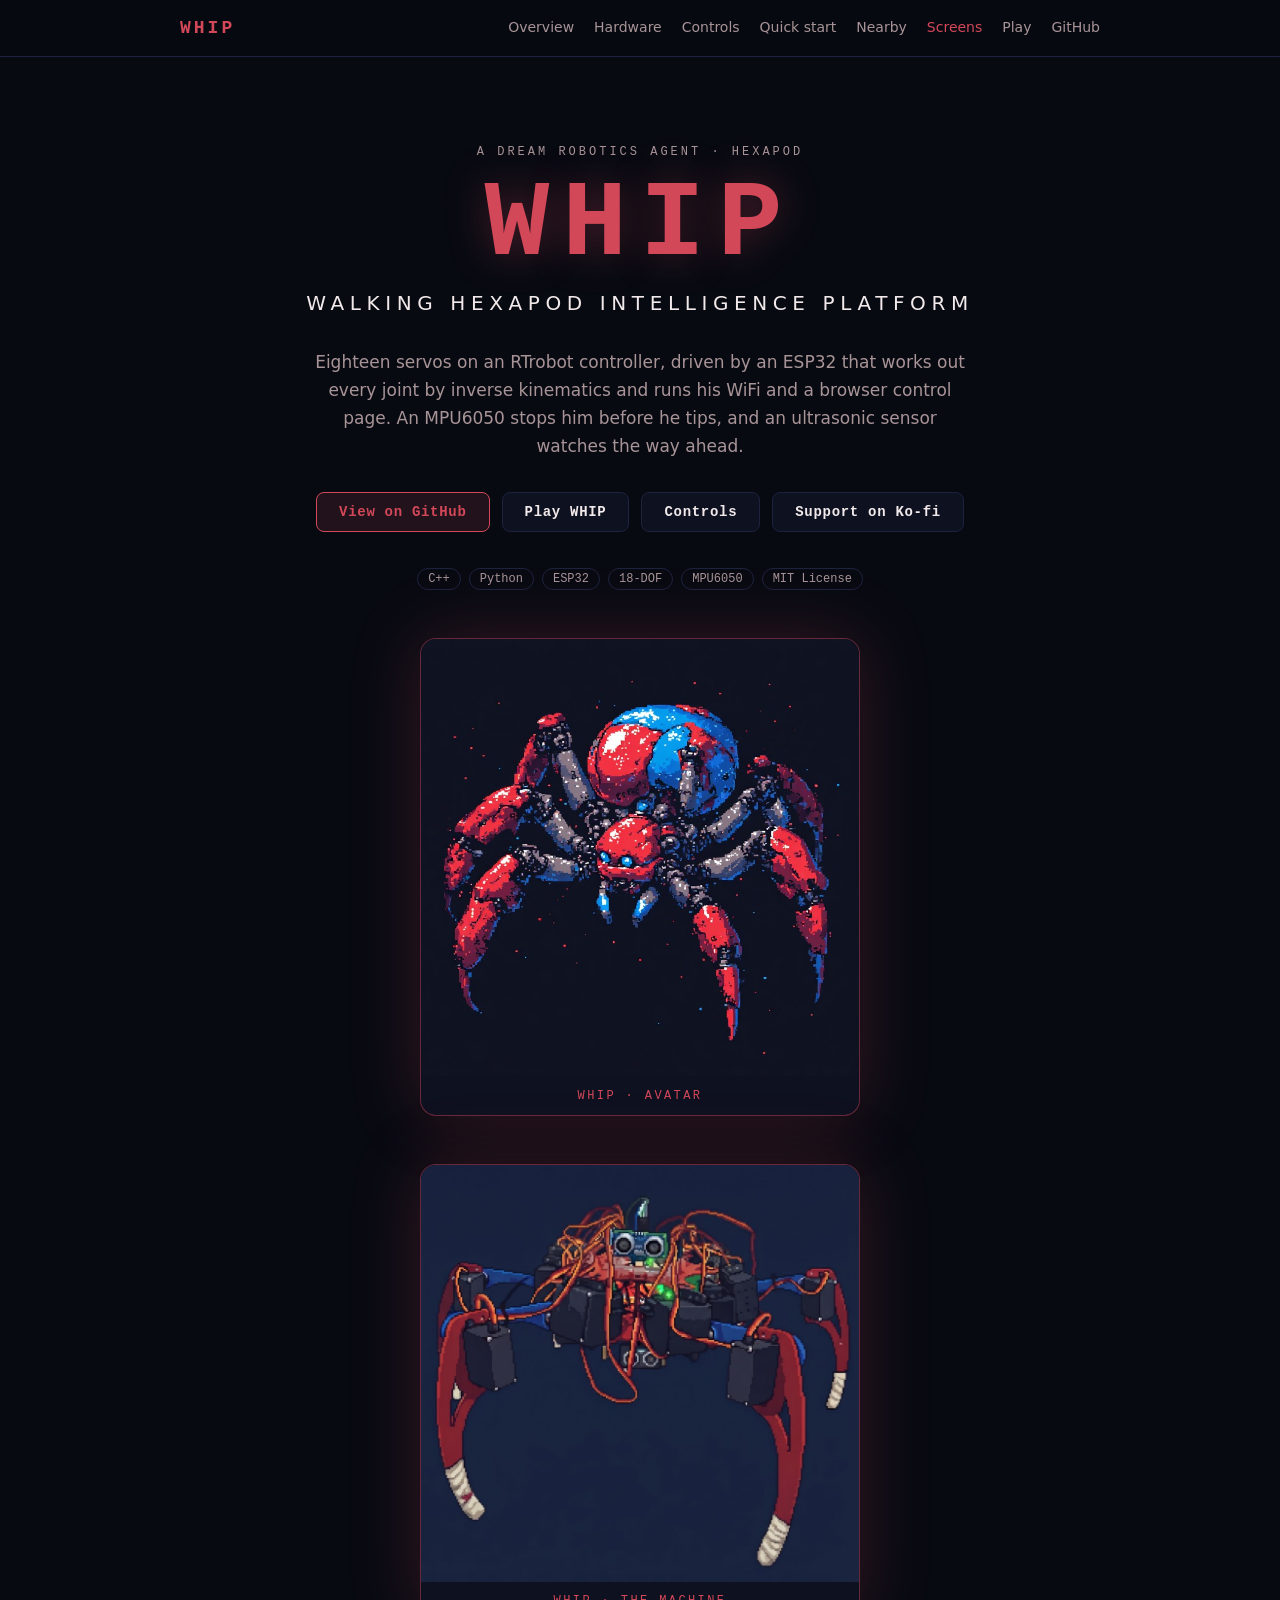
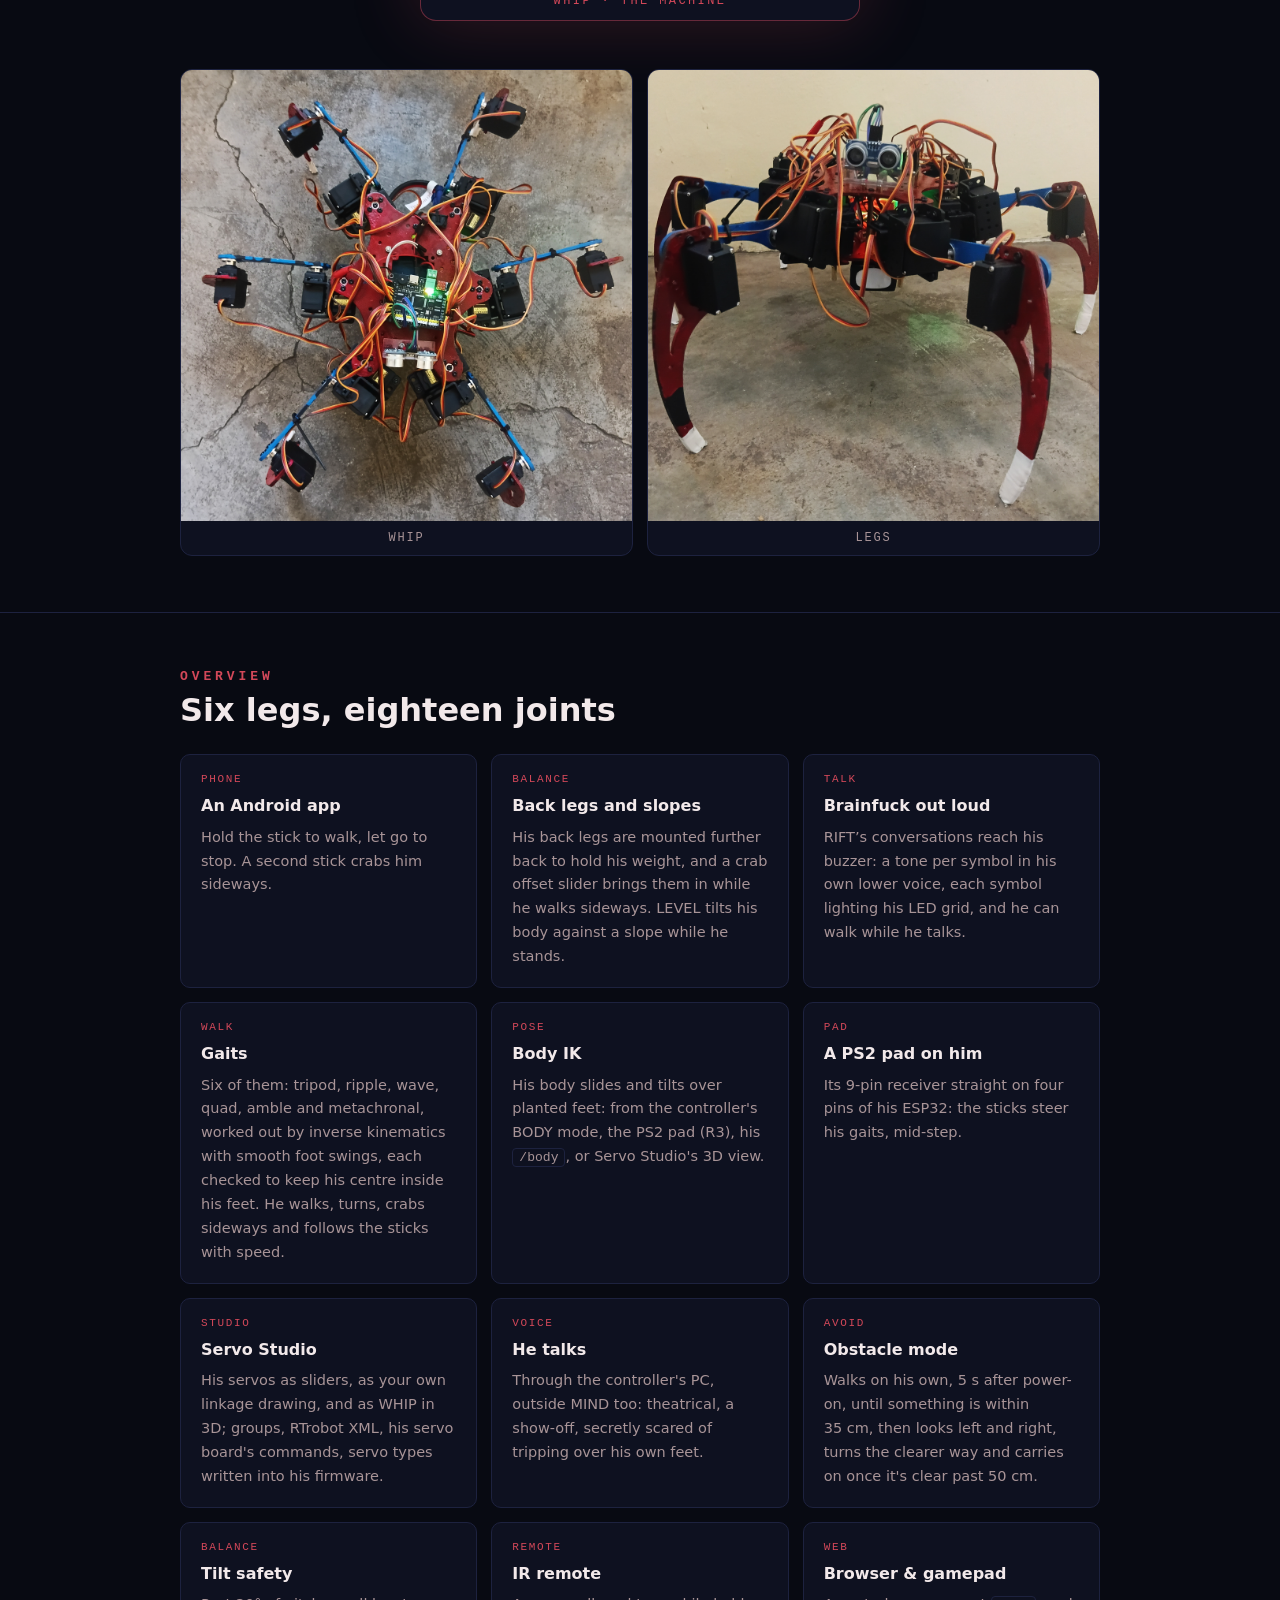
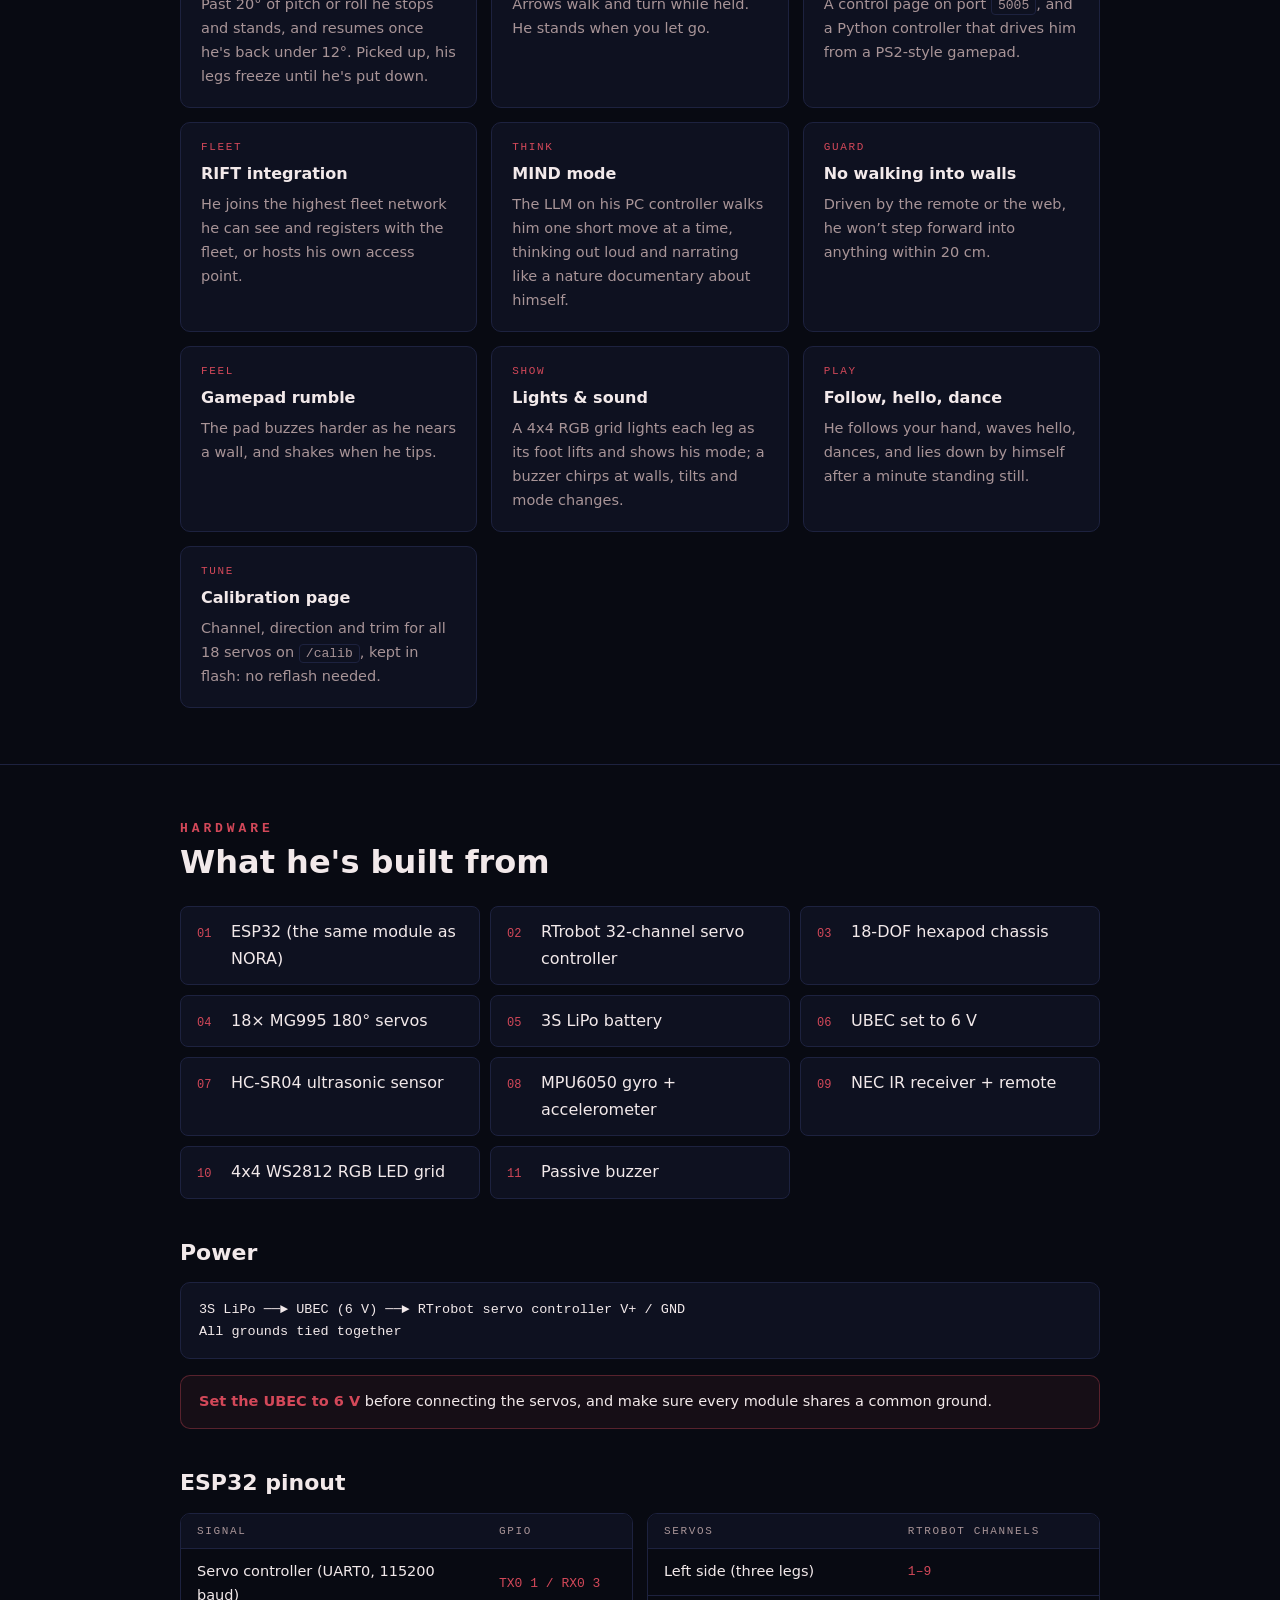
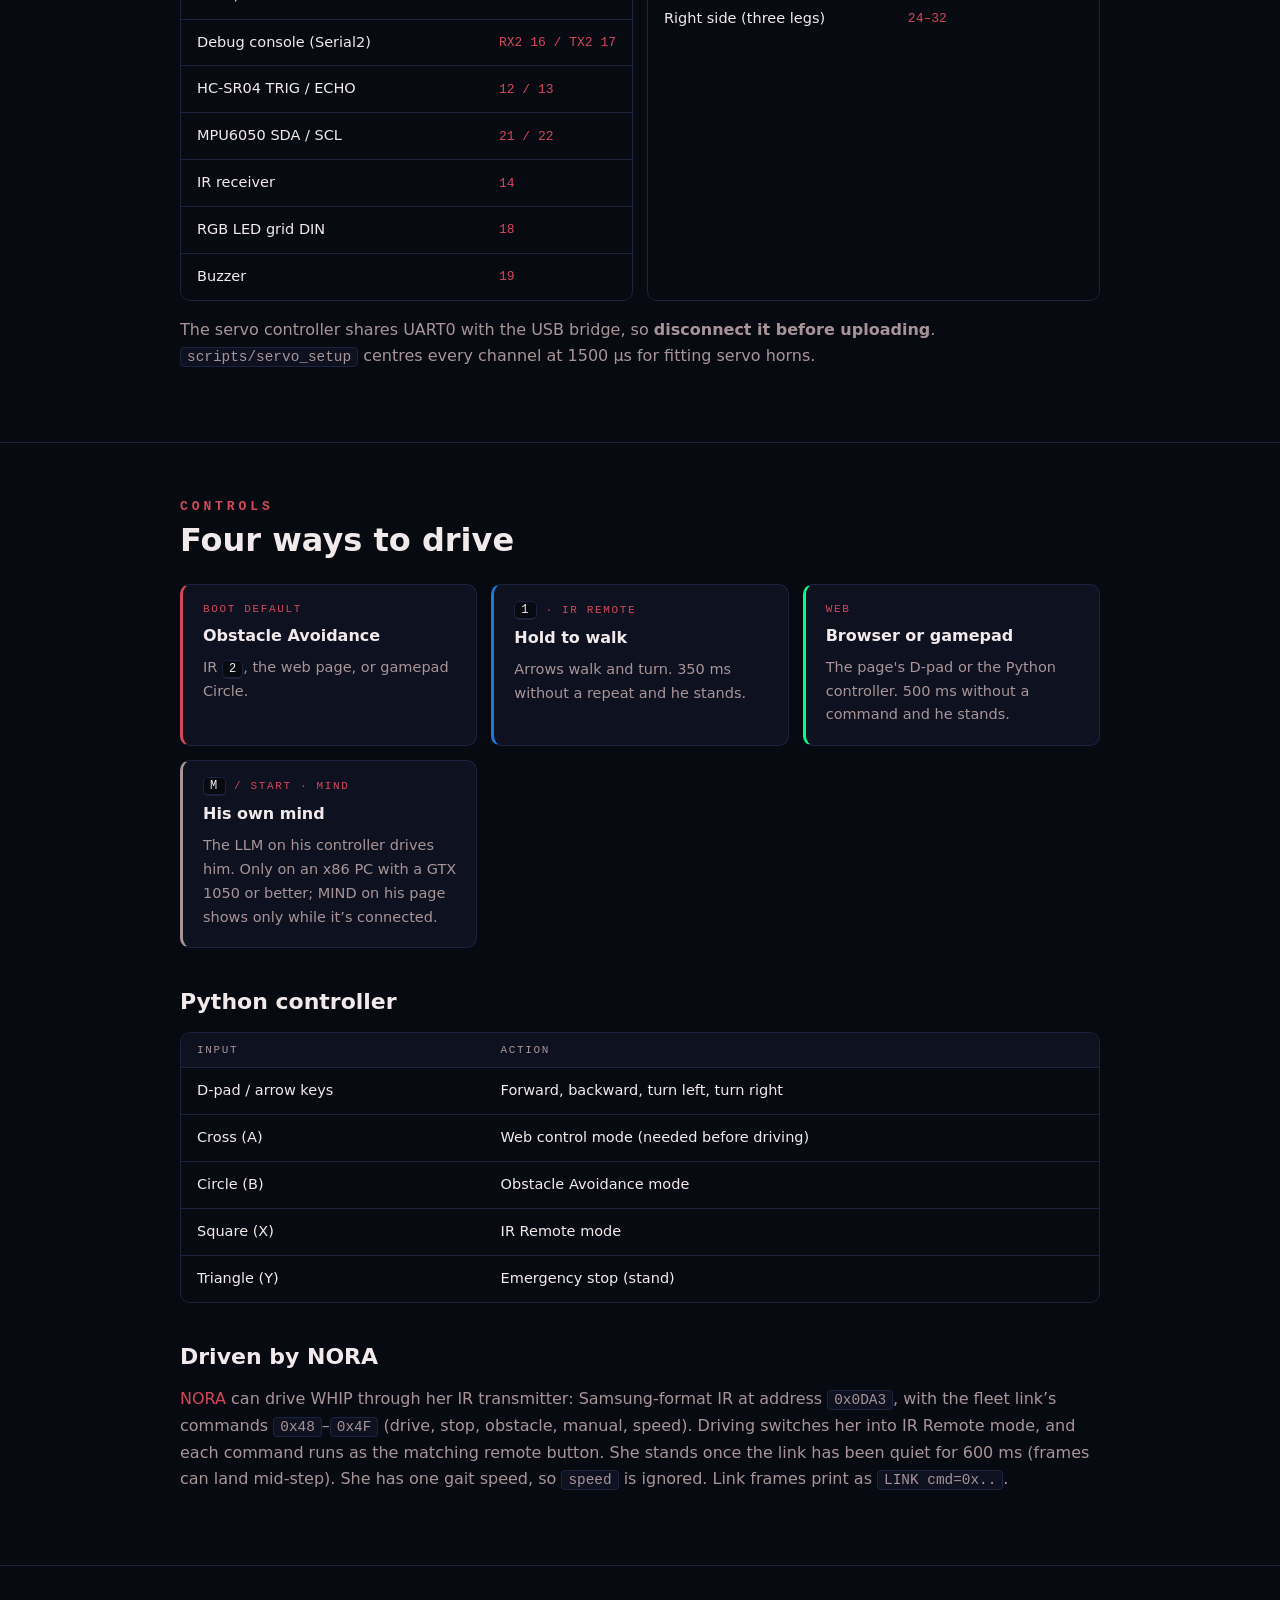
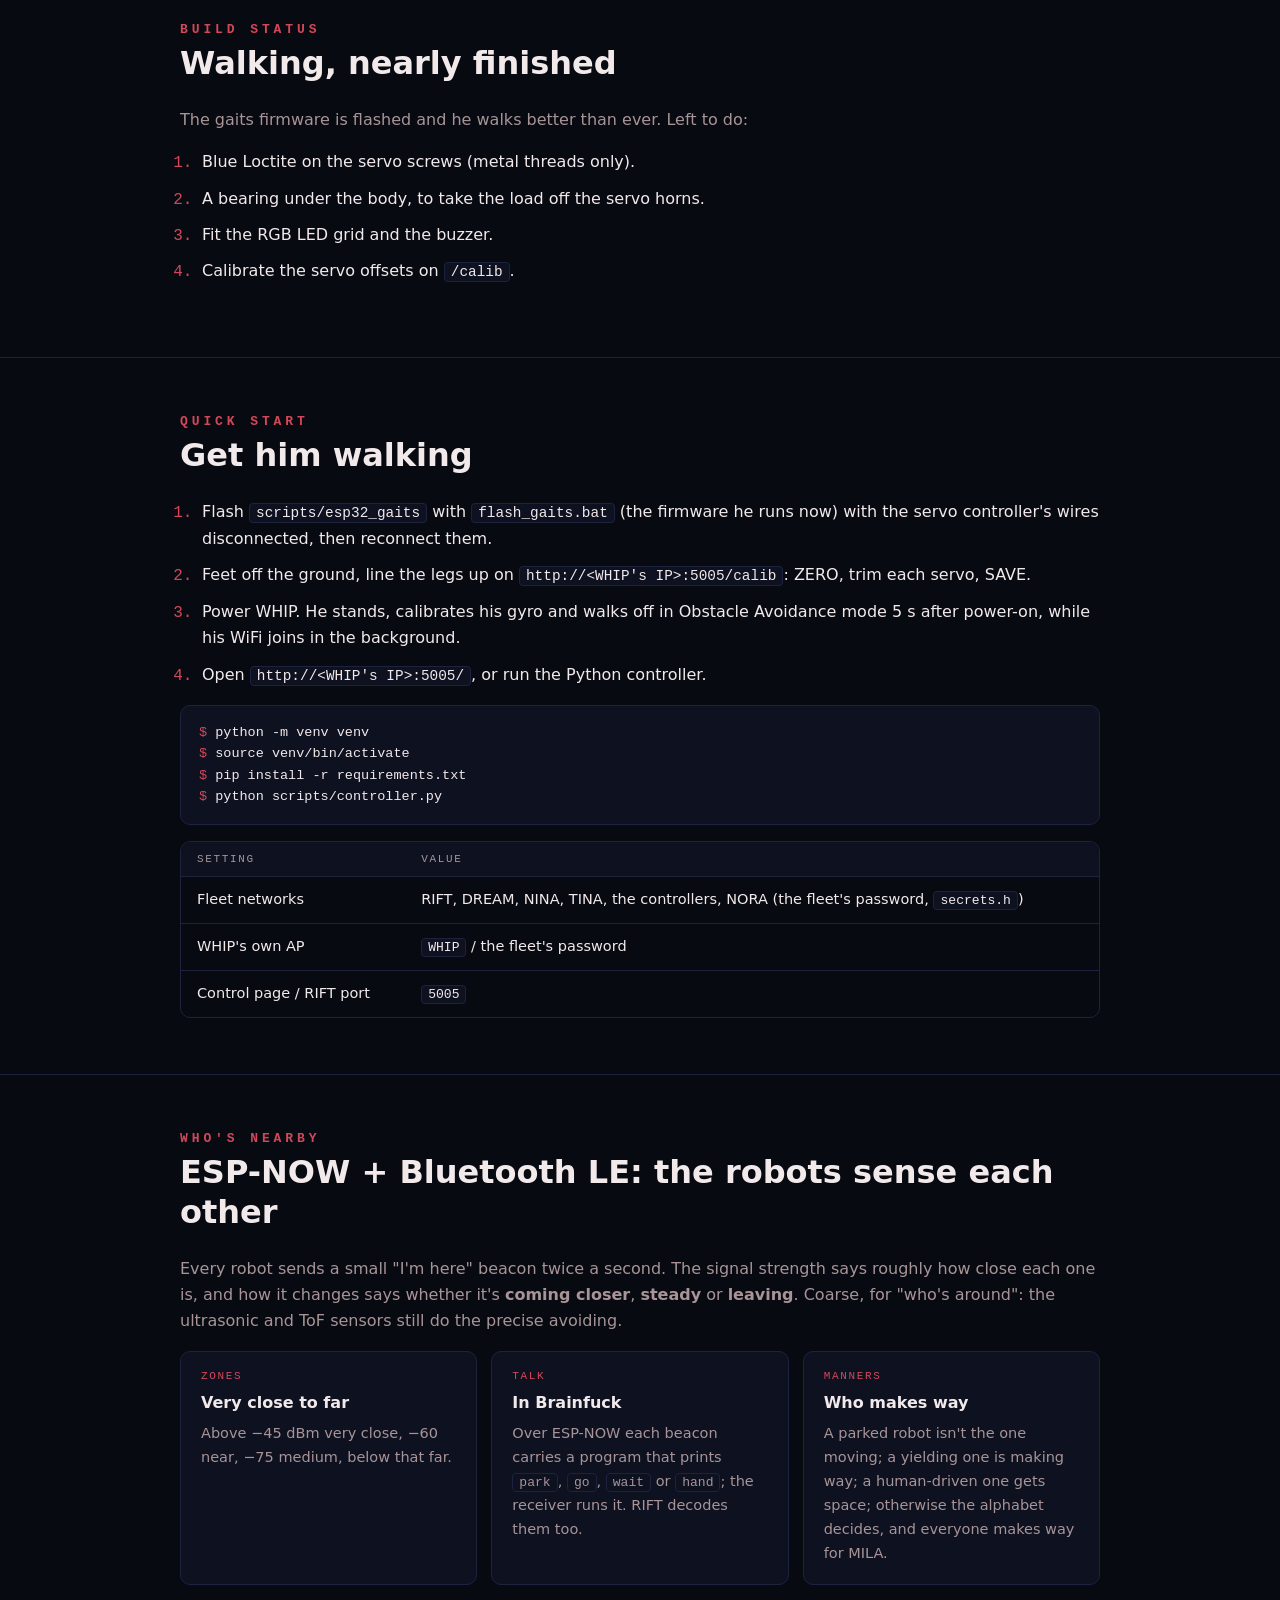
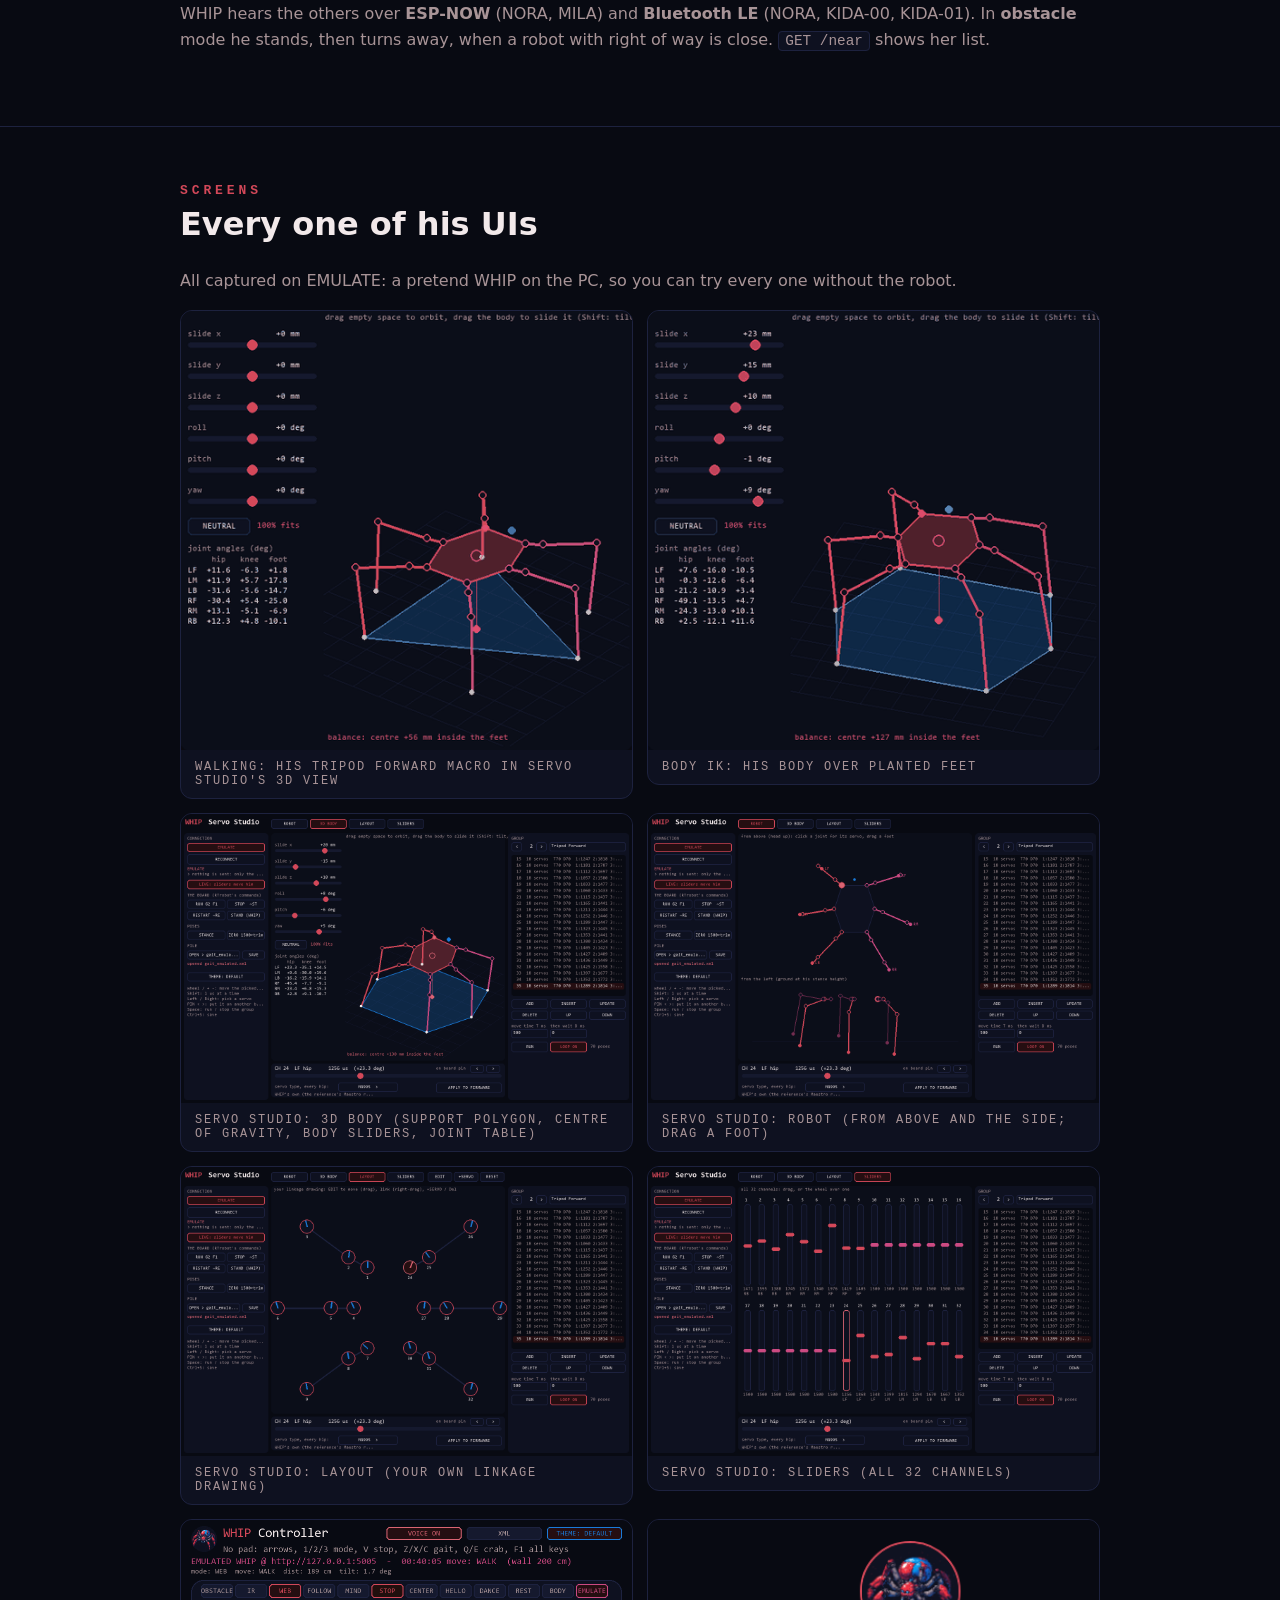
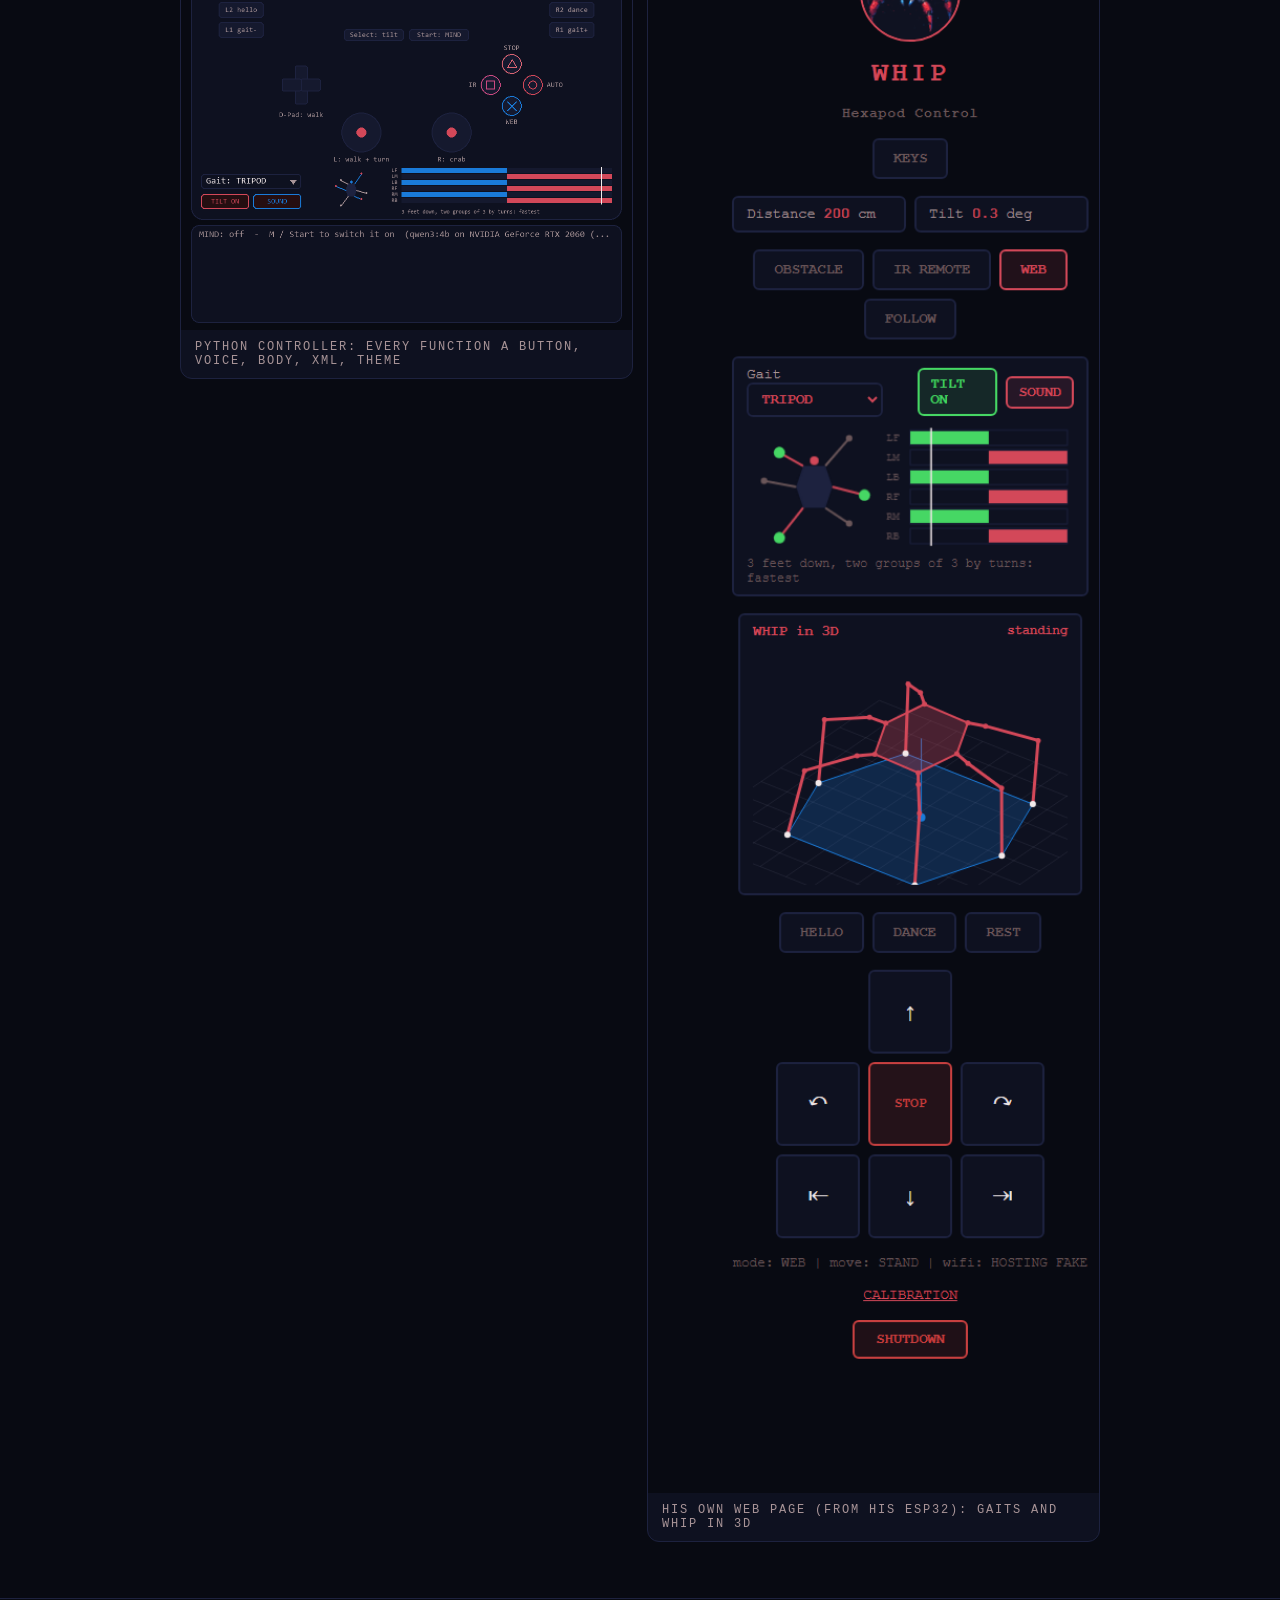
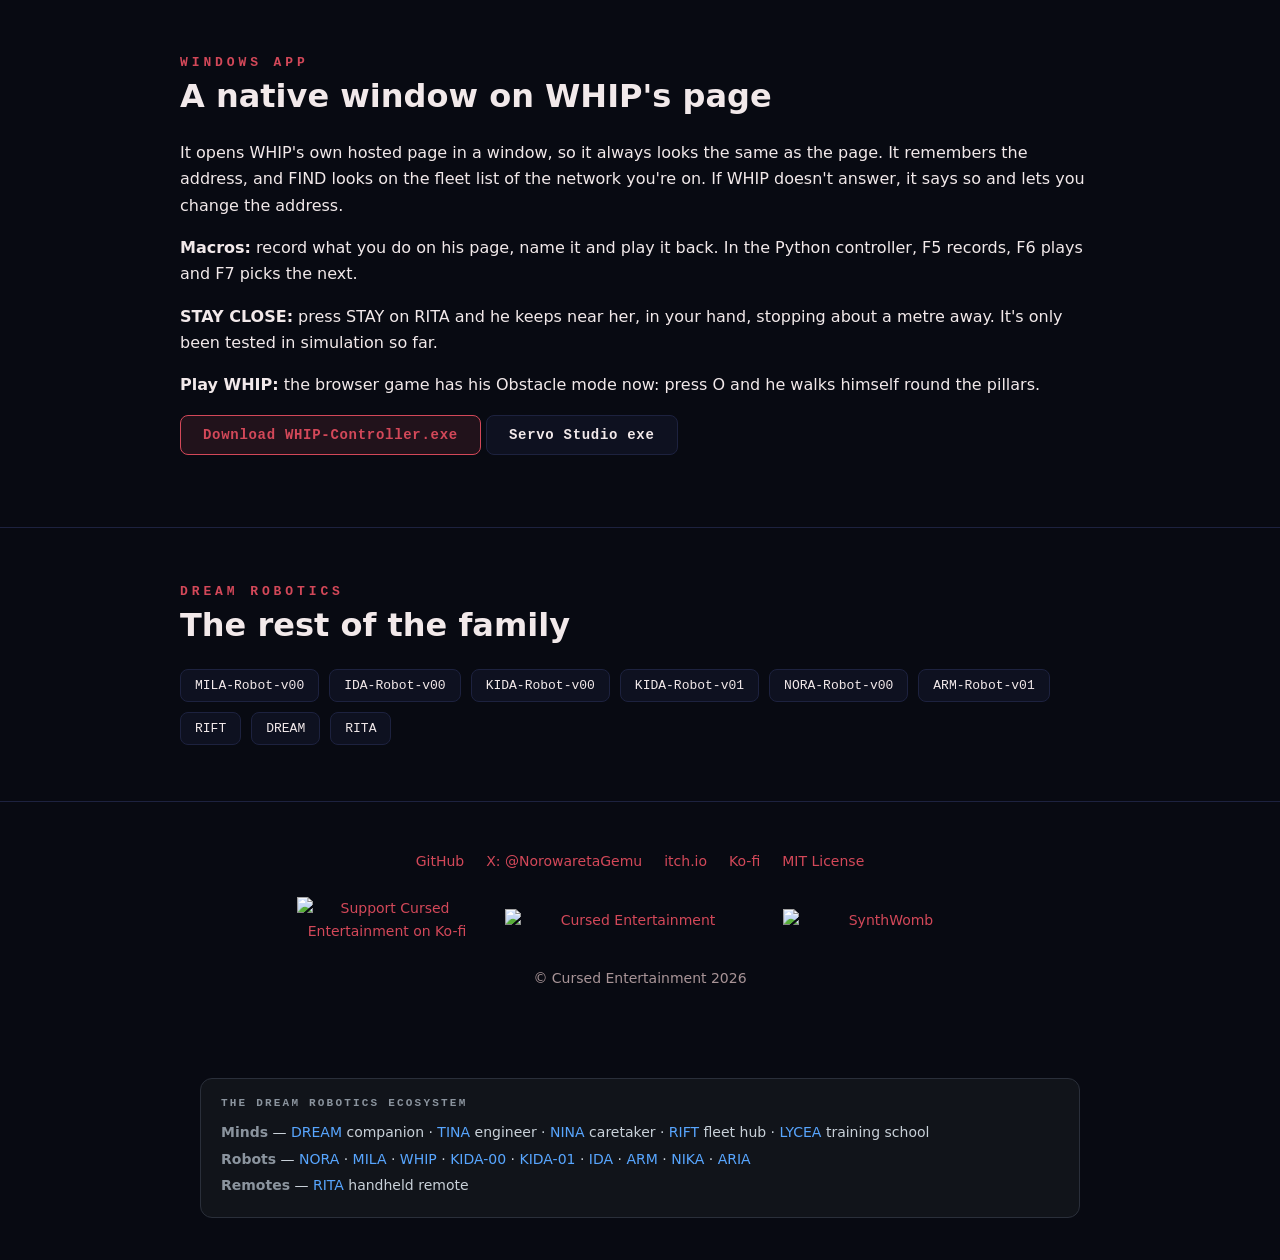
==== commit 9da8afd3: "Site and README: the Windows app and what's new Co-Authored-By: Claude Opus 5.5 <noreply@anthropic.c" ====
--- a/index.html
+++ b/index.html
@@ -372,6 +372,18 @@
   </div>
 </section>
 
+<section id="windows">
+  <div class="wrap">
+    <h2>Windows app</h2>
+    <h3 class="title">A native window on WHIP's page</h3>
+    <p>It opens WHIP's own hosted page in a window, so it always looks the same as the page. It remembers the address, and FIND looks on the fleet list of the network you're on. If WHIP doesn't answer, it says so and lets you change the address.</p>
+    <p><b>Macros:</b> record what you do on his page, name it and play it back. In the Python controller, F5 records, F6 plays and F7 picks the next.</p>
+    <p><b>STAY CLOSE:</b> press STAY on RITA and he keeps near her, in your hand, stopping about a metre away. It's only been tested in simulation so far.</p>
+    <p><b>Play WHIP:</b> the browser game has his Obstacle mode now: press O and he walks himself round the pillars.</p>
+    <p><a class="btn primary" href="https://github.com/CursedPrograms/WHIP-Robot-v00/raw/main/builds/WHIP-Controller.exe">Download WHIP-Controller.exe</a> <a class="btn" href="https://github.com/CursedPrograms/WHIP-Robot-v00/raw/main/builds/WHIP-Servo-Studio.exe">Servo Studio exe</a></p>
+  </div>
+</section>
+
 <section id="related">
   <div class="wrap">
     <h2>DREAM Robotics</h2>
@@ -421,9 +433,9 @@
 <!-- DREAM-ECOSYSTEM:START -->
 <section class="eco">
   <div class="eco-title">The DREAM Robotics ecosystem</div>
-  <div><strong>Minds</strong> — <a href="https://github.com/CursedPrograms/DREAM">DREAM</a> companion · <a href="https://github.com/CursedPrograms/TINA">TINA</a> engineer · <a href="https://github.com/CursedPrograms/NINA">NINA</a> caretaker · <a href="https://github.com/CursedPrograms/RIFT">RIFT</a> fleet hub · <a href="https://github.com/CursedPrograms/LYCEA">LYCEA</a> training school</div>
-  <div><strong>Robots</strong> — <a href="https://github.com/CursedPrograms/NORA-Robot-v00">NORA</a> · <a href="https://github.com/CursedPrograms/MILA-Robot-v00">MILA</a> · <a href="https://github.com/CursedPrograms/WHIP-Robot-v00">WHIP</a> · <a href="https://github.com/CursedPrograms/KIDA-Robot-v00">KIDA-00</a> · <a href="https://github.com/CursedPrograms/KIDA-Robot-v01">KIDA-01</a> · <a href="https://github.com/CursedPrograms/IDA-Robot-v00">IDA</a> · <a href="https://github.com/CursedPrograms/ARM-Robot-v01">ARM</a> · <a href="https://github.com/CursedPrograms/NIKA-Robot-v00">NIKA</a> · <a href="https://github.com/CursedPrograms/ARIA-Robot-v00">ARIA</a></div>
-  <div><strong>Remotes</strong> — <a href="https://github.com/CursedPrograms/RITA">RITA</a> handheld remote</div>
+  <div><strong>Minds</strong> — <a href="https://cursedprograms.github.io/DREAM/">DREAM</a> companion · <a href="https://cursedprograms.github.io/TINA/">TINA</a> engineer · <a href="https://cursedprograms.github.io/NINA/">NINA</a> caretaker · <a href="https://cursedprograms.github.io/RIFT/">RIFT</a> fleet hub · <a href="https://github.com/CursedPrograms/LYCEA">LYCEA</a> training school</div>
+  <div><strong>Robots</strong> — <a href="https://cursedprograms.github.io/NORA-Robot-v00/">NORA</a> · <a href="https://cursedprograms.github.io/MILA-Robot-v00/">MILA</a> · <a href="https://cursedprograms.github.io/WHIP-Robot-v00/">WHIP</a> · <a href="https://cursedprograms.github.io/KIDA-Robot-v00/">KIDA-00</a> · <a href="https://cursedprograms.github.io/KIDA-Robot-v01/">KIDA-01</a> · <a href="https://cursedprograms.github.io/IDA-Robot-v00/">IDA</a> · <a href="https://cursedprograms.github.io/ARM-Robot-v01/">ARM</a> · <a href="https://cursedprograms.github.io/NIKA-Robot-v00/">NIKA</a> · <a href="https://cursedprograms.github.io/ARIA-Robot-v00/">ARIA</a></div>
+  <div><strong>Remotes</strong> — <a href="https://cursedprograms.github.io/RITA/">RITA</a> handheld remote</div>
 </section>
 <!-- DREAM-ECOSYSTEM:END -->
 </body>
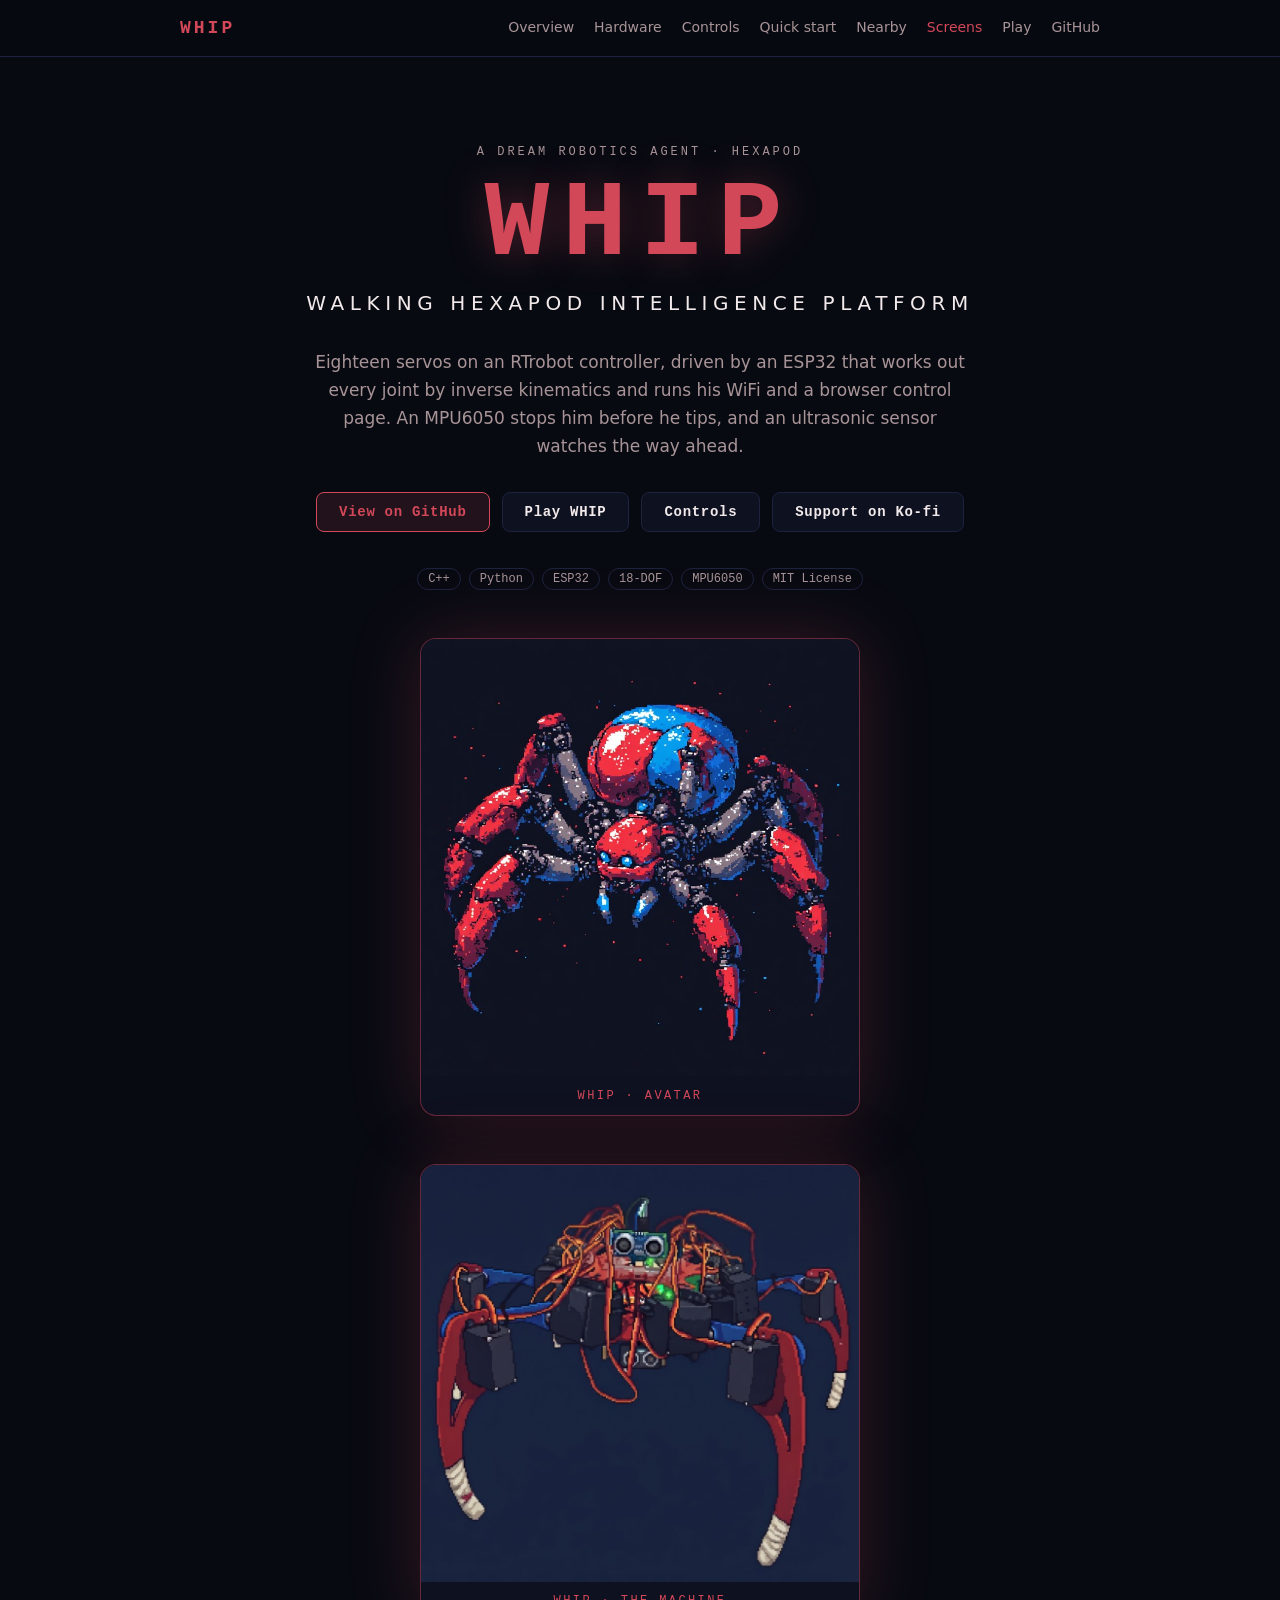
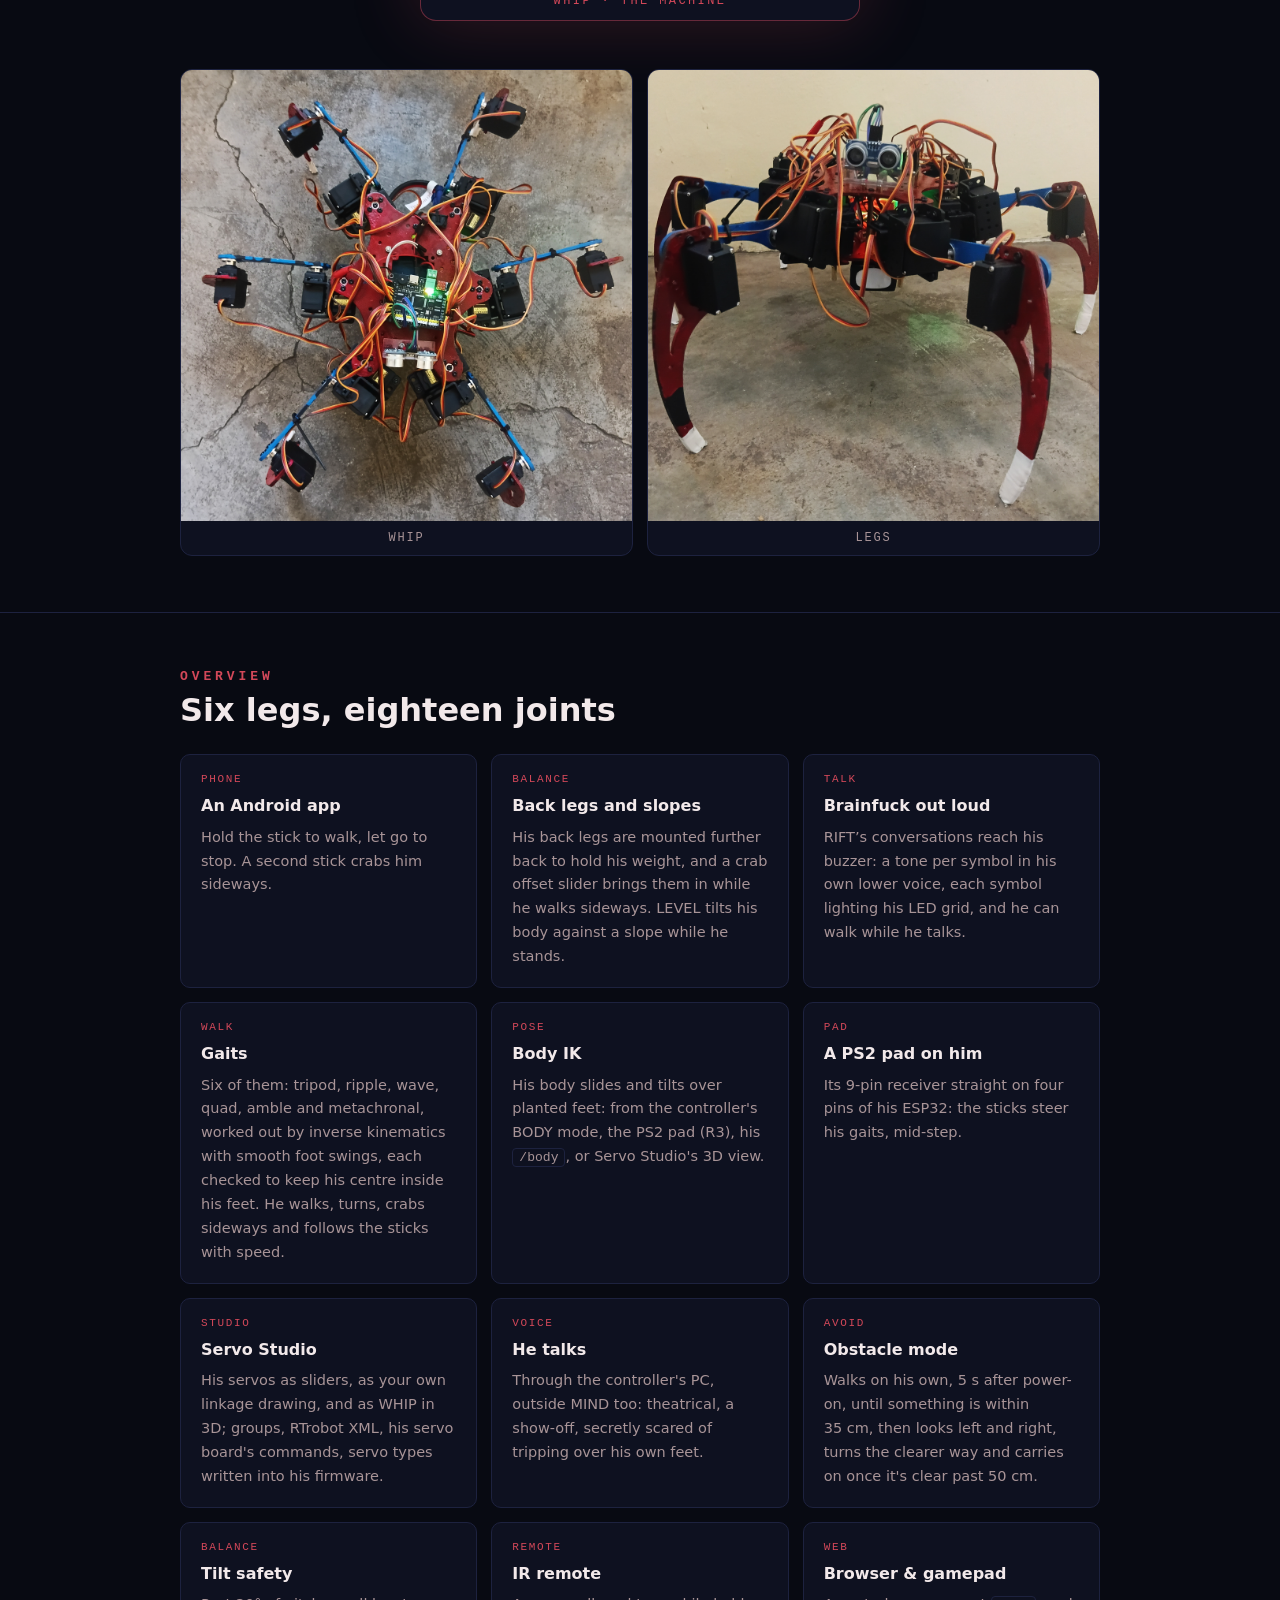
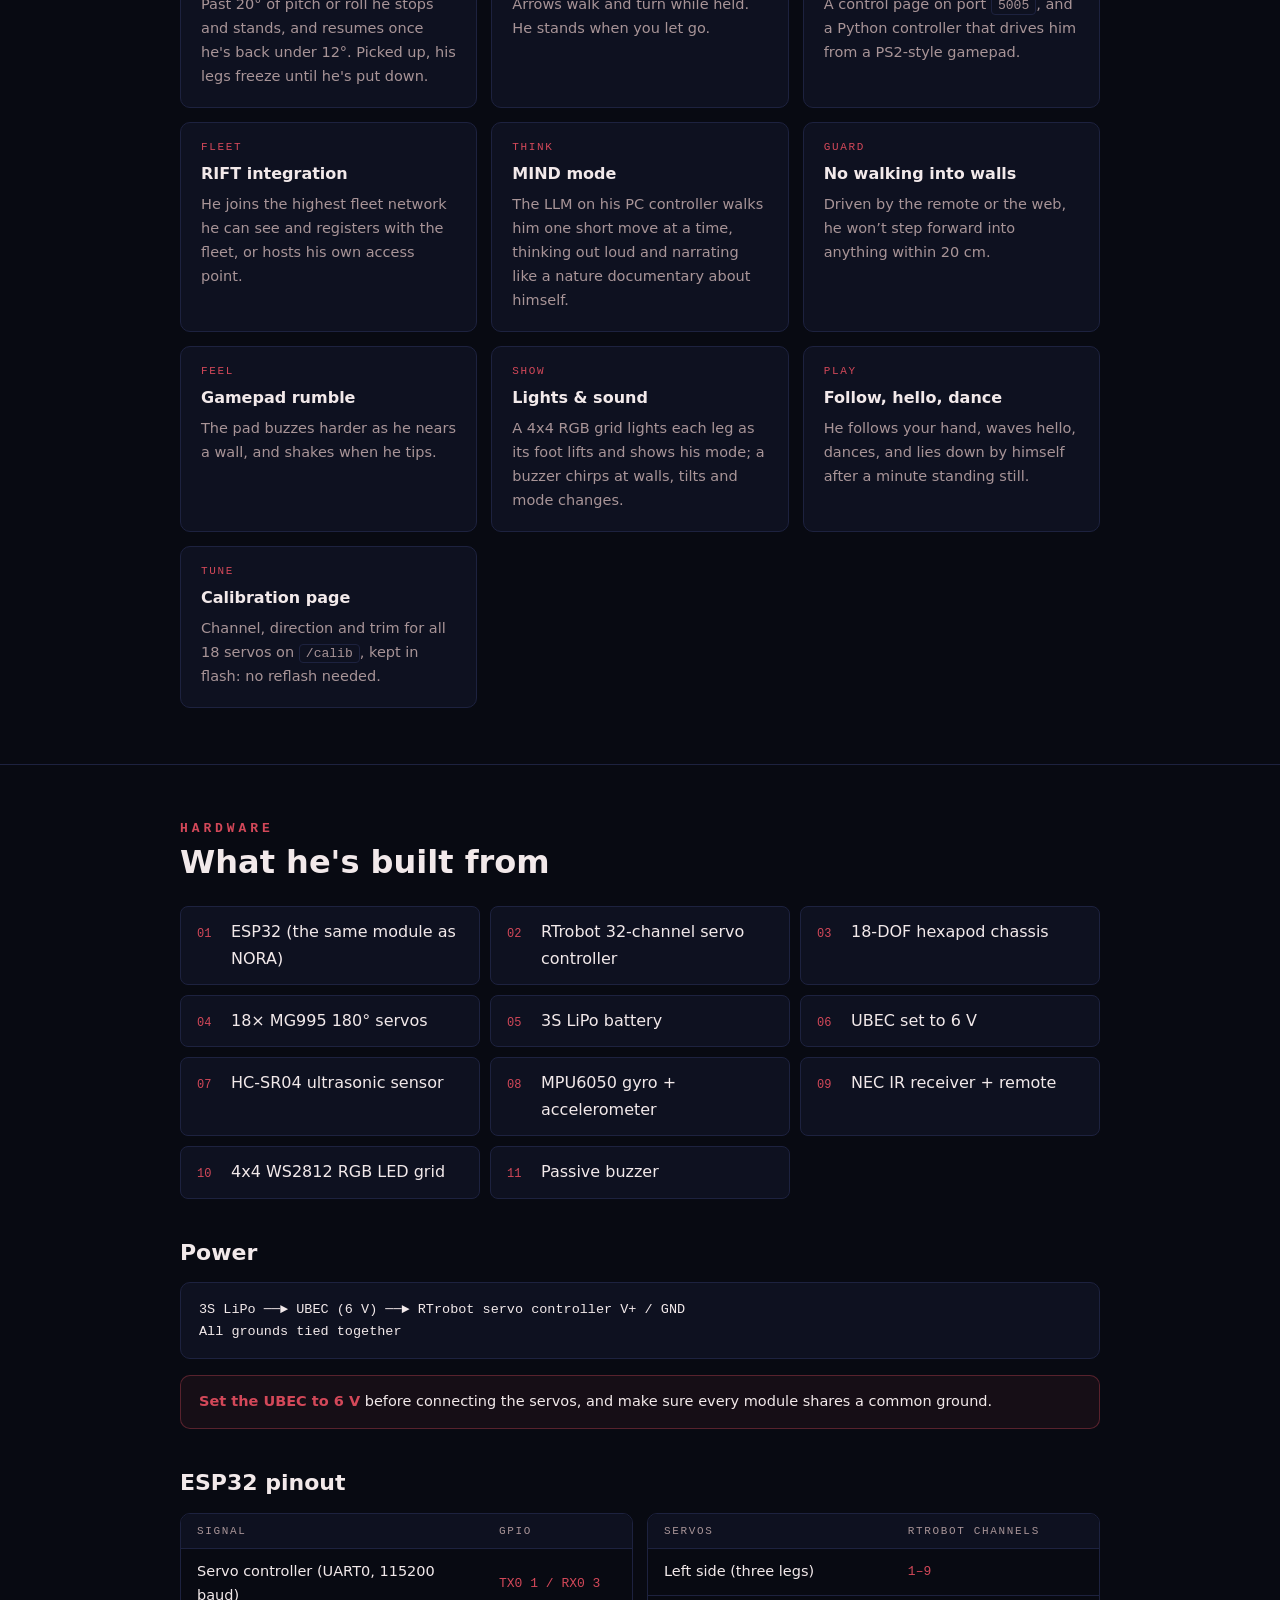
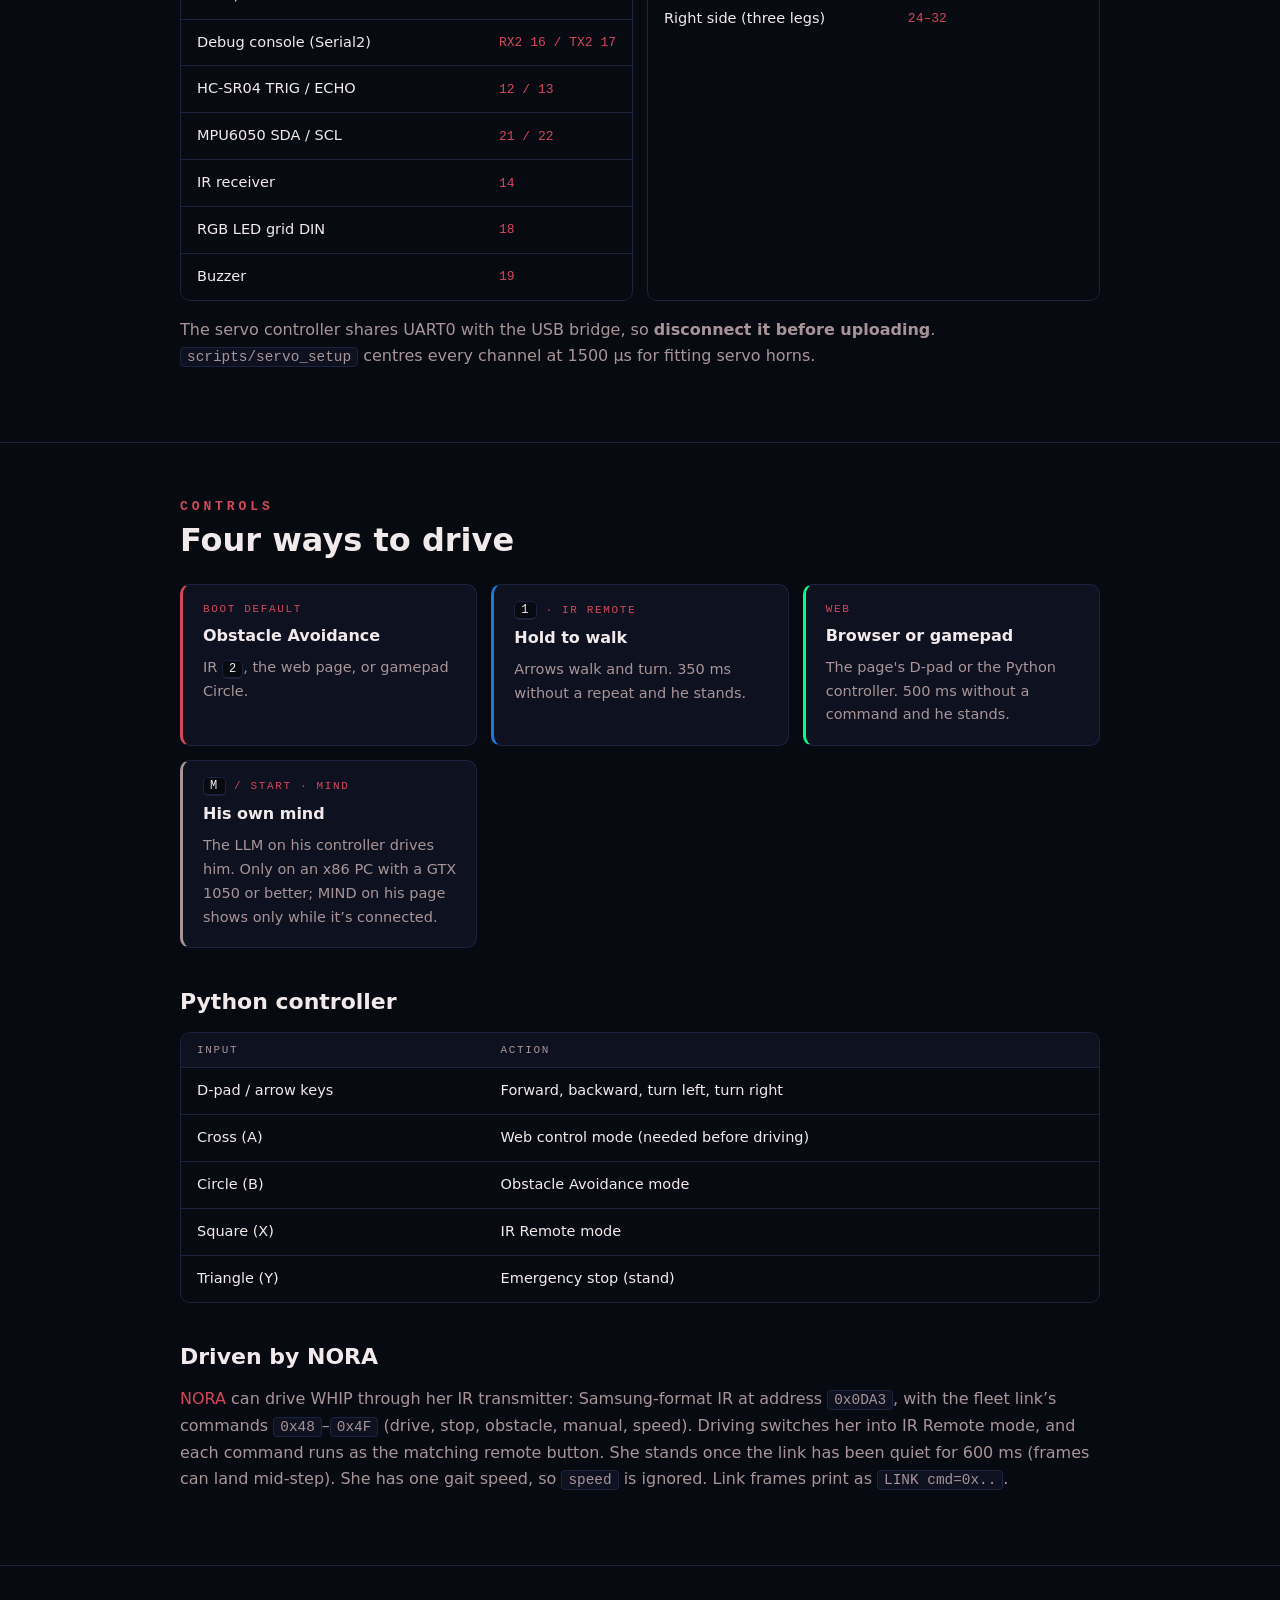
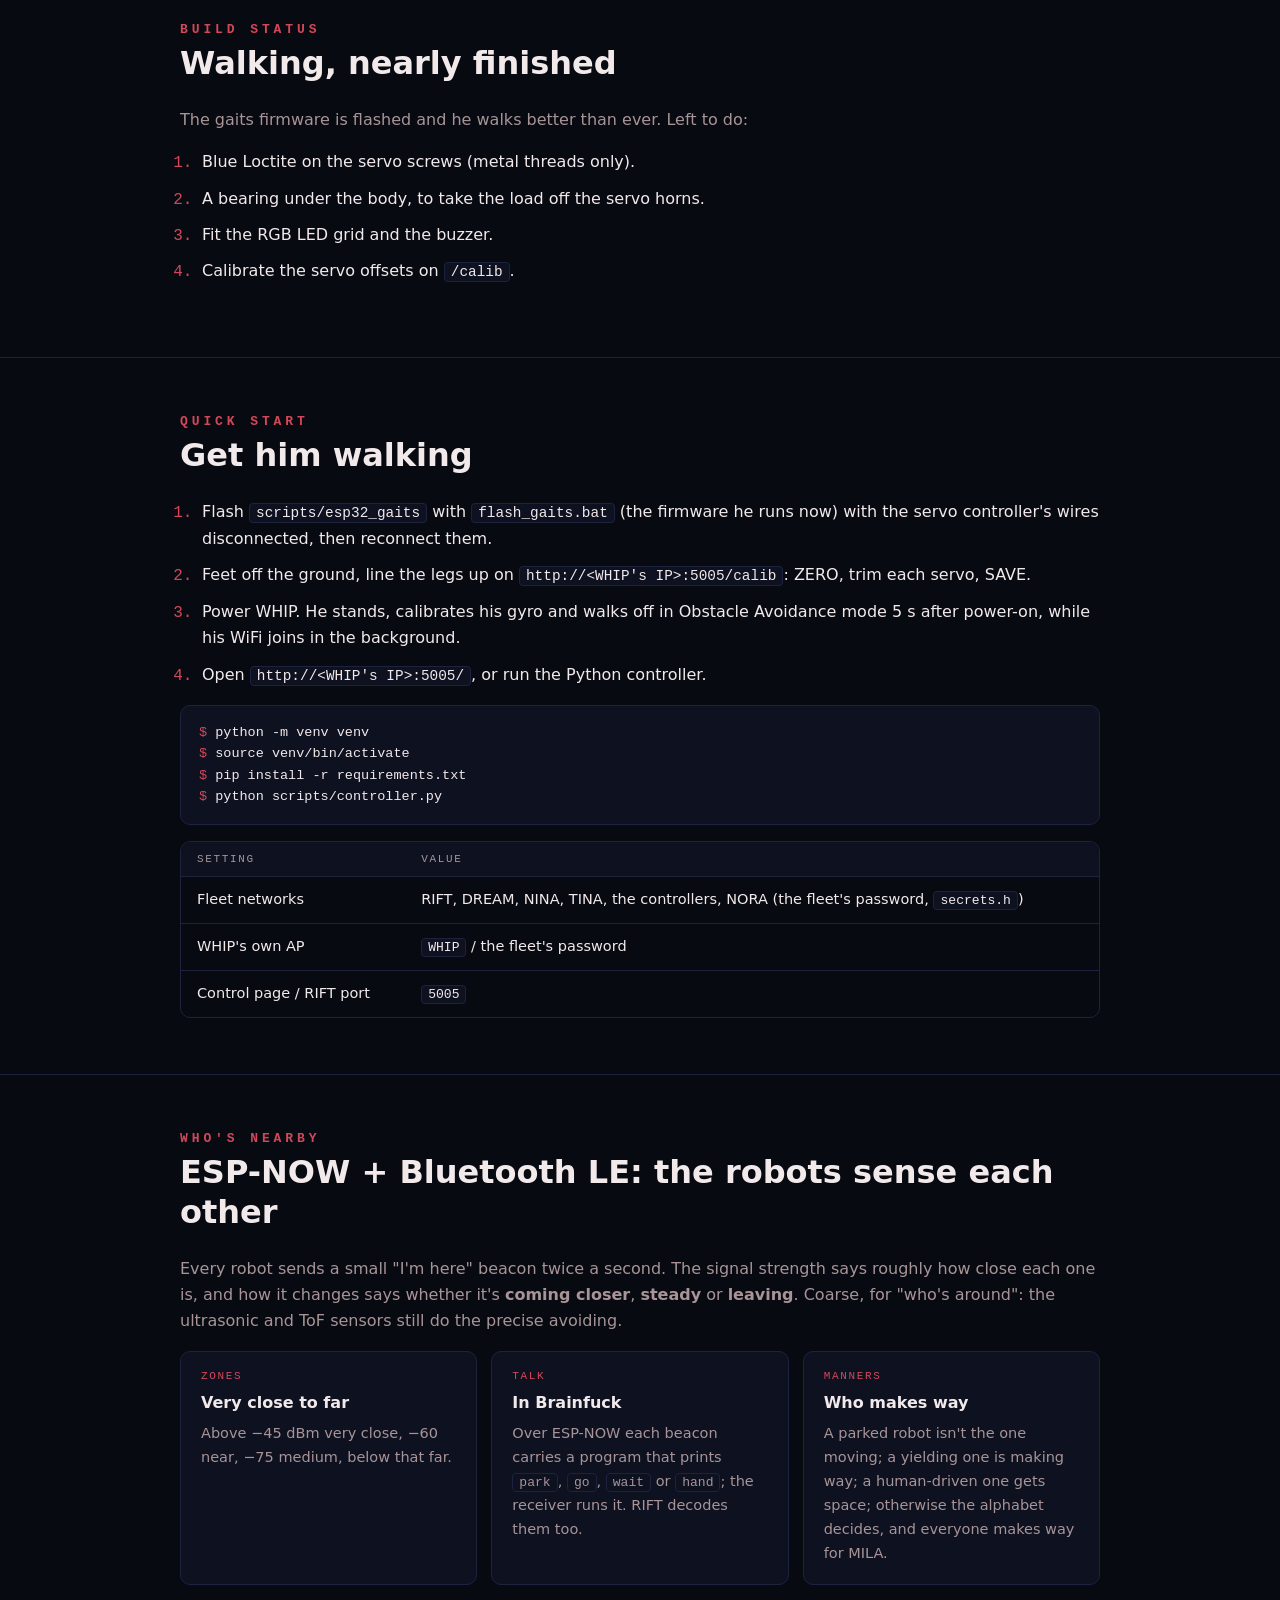
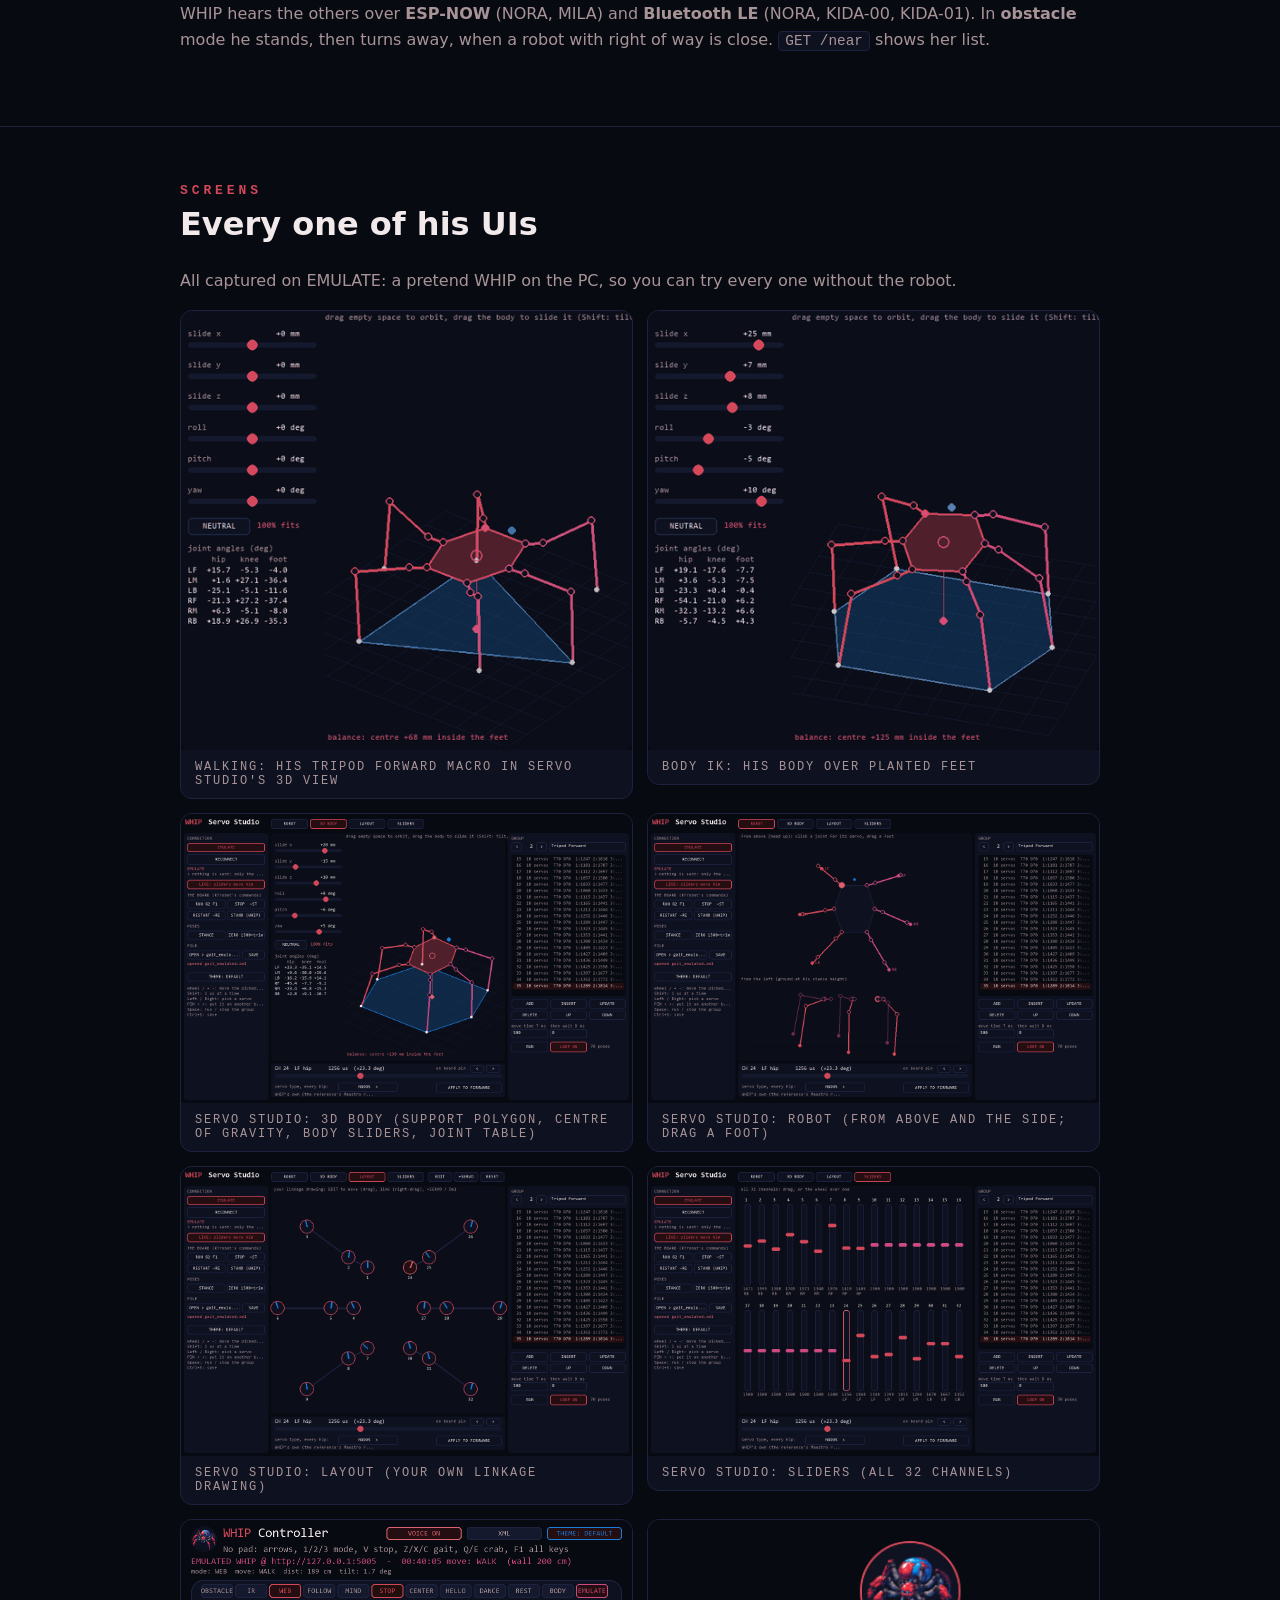
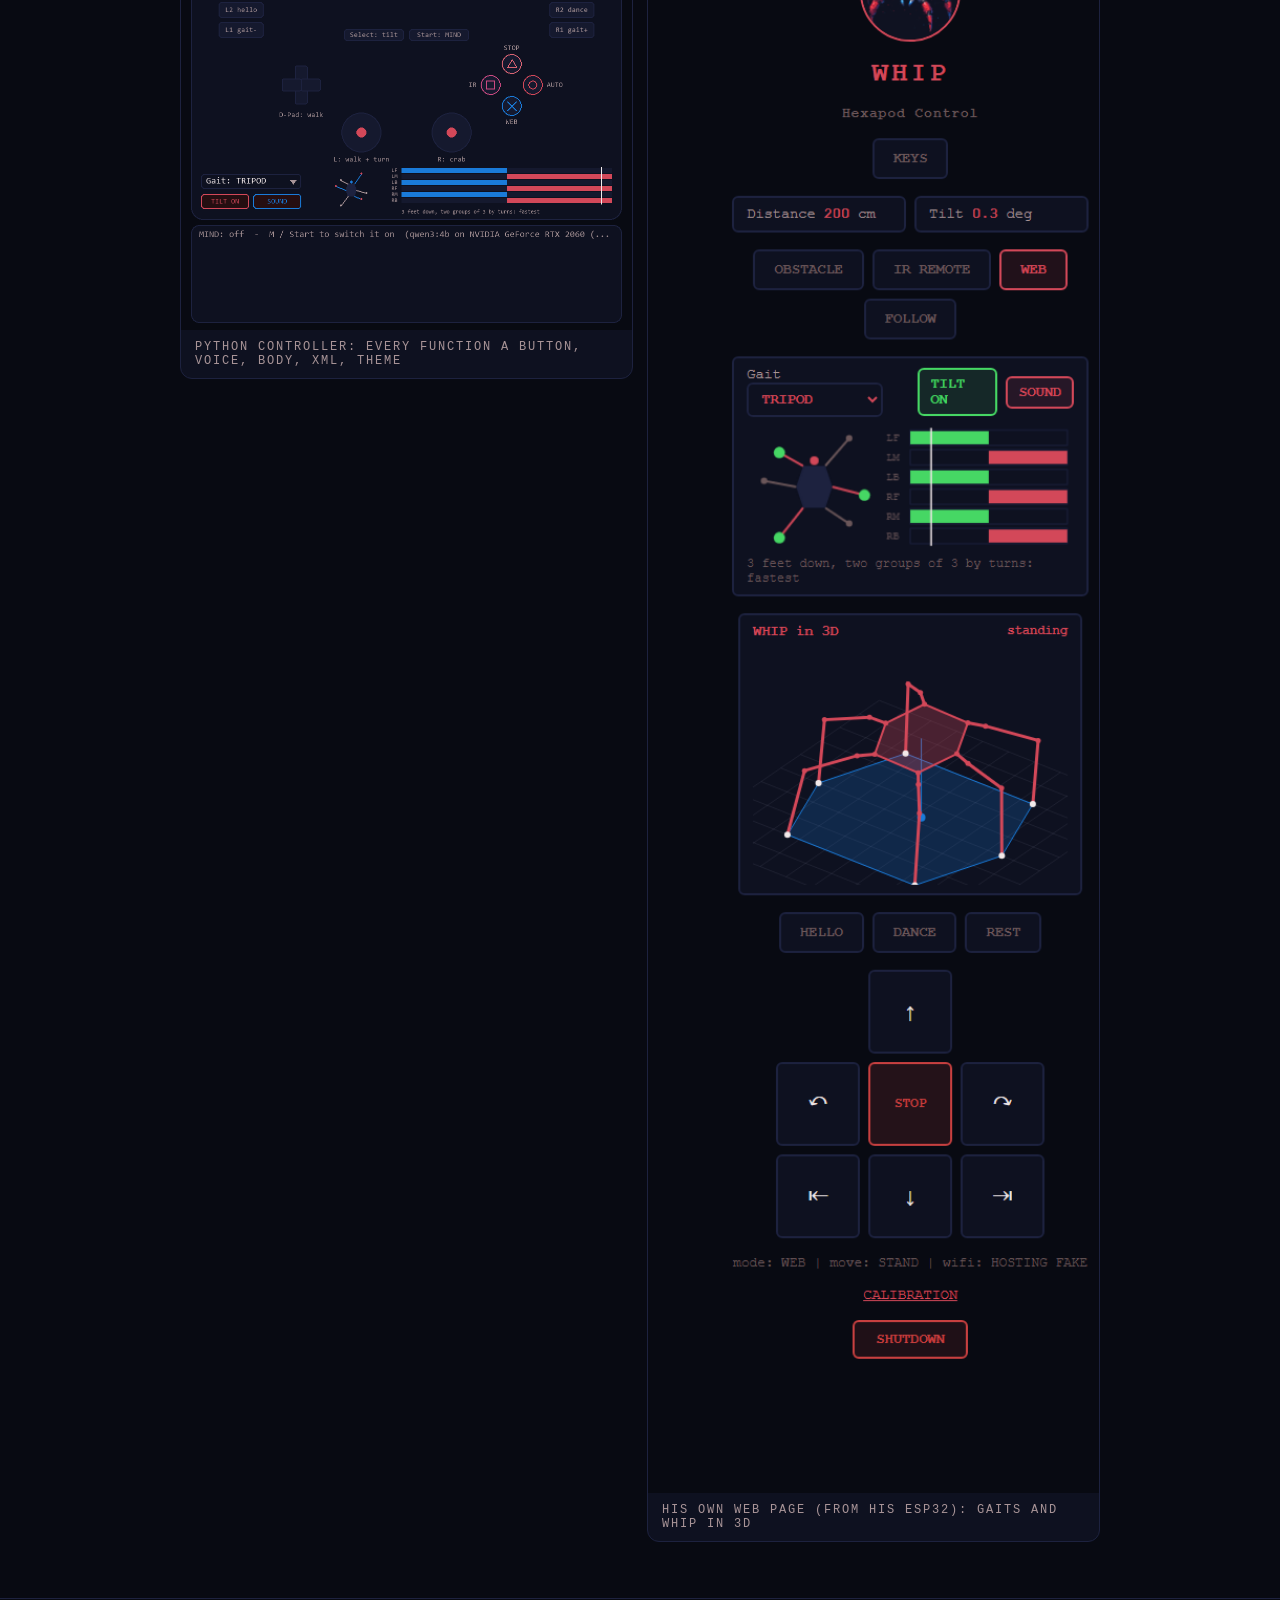
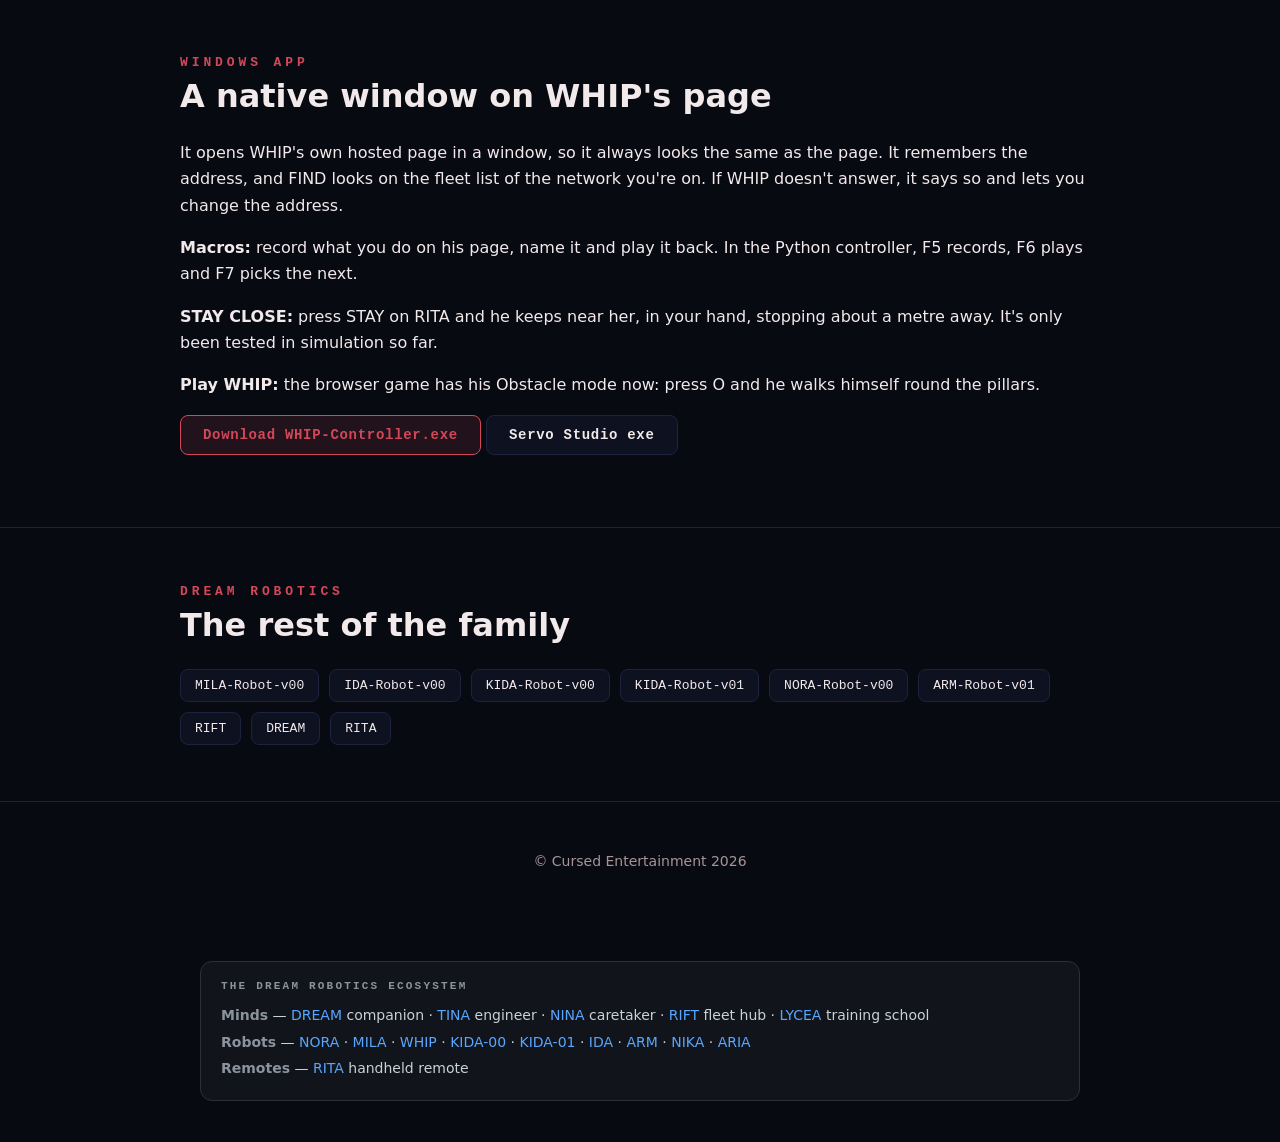
==== commit 7cdf2a6a: "Sites: one shared footer, from RIFT's site, with the SynthWomb logo Co-Authored-By: Claude Opus 5.5 " ====
--- a/index.html
+++ b/index.html
@@ -404,31 +404,8 @@
 
 </main>
 
-<footer>
-  <div class="wrap">
-    <div class="links">
-      <a href="https://github.com/CursedPrograms/WHIP-Robot-v00">GitHub</a>
-      <a href="https://x.com/NorowaretaGemu">X: @NorowaretaGemu</a>
-      <a href="https://cursed-entertainment.itch.io/">itch.io</a>
-      <a href="https://ko-fi.com/cursedentertainment">Ko-fi</a>
-      <a href="https://github.com/CursedPrograms/WHIP-Robot-v00/blob/main/LICENSE">MIT License</a>
-    </div>
-
-    <div class="logos">
-      <a href="https://ko-fi.com/cursedentertainment">
-        <img src="https://ko-fi.com/img/githubbutton_sm.svg" alt="Support Cursed Entertainment on Ko-fi" width="180" loading="lazy">
-      </a>
-      <a href="https://cursed-entertainment.itch.io/">
-        <img src="https://github.com/CursedPrograms/cursedentertainment/raw/main/images/logos/logo-wide-grey.png" alt="Cursed Entertainment" width="250" loading="lazy">
-      </a>
-      <a href="https://github.com/SynthWomb">
-        <img src="https://github.com/SynthWomb/synth.womb/blob/main/logos/synthwomb07.png?raw=true" alt="SynthWomb" width="200" loading="lazy">
-      </a>
-    </div>
-
-    <div>&copy; Cursed Entertainment 2026</div>
-  </div>
-</footer>
+<footer id="site-footer">&copy; Cursed Entertainment 2026</footer>
+<script src="https://cursedprograms.github.io/RIFT/site/footer.js"></script>
 
 <!-- DREAM-ECOSYSTEM:START -->
 <section class="eco">
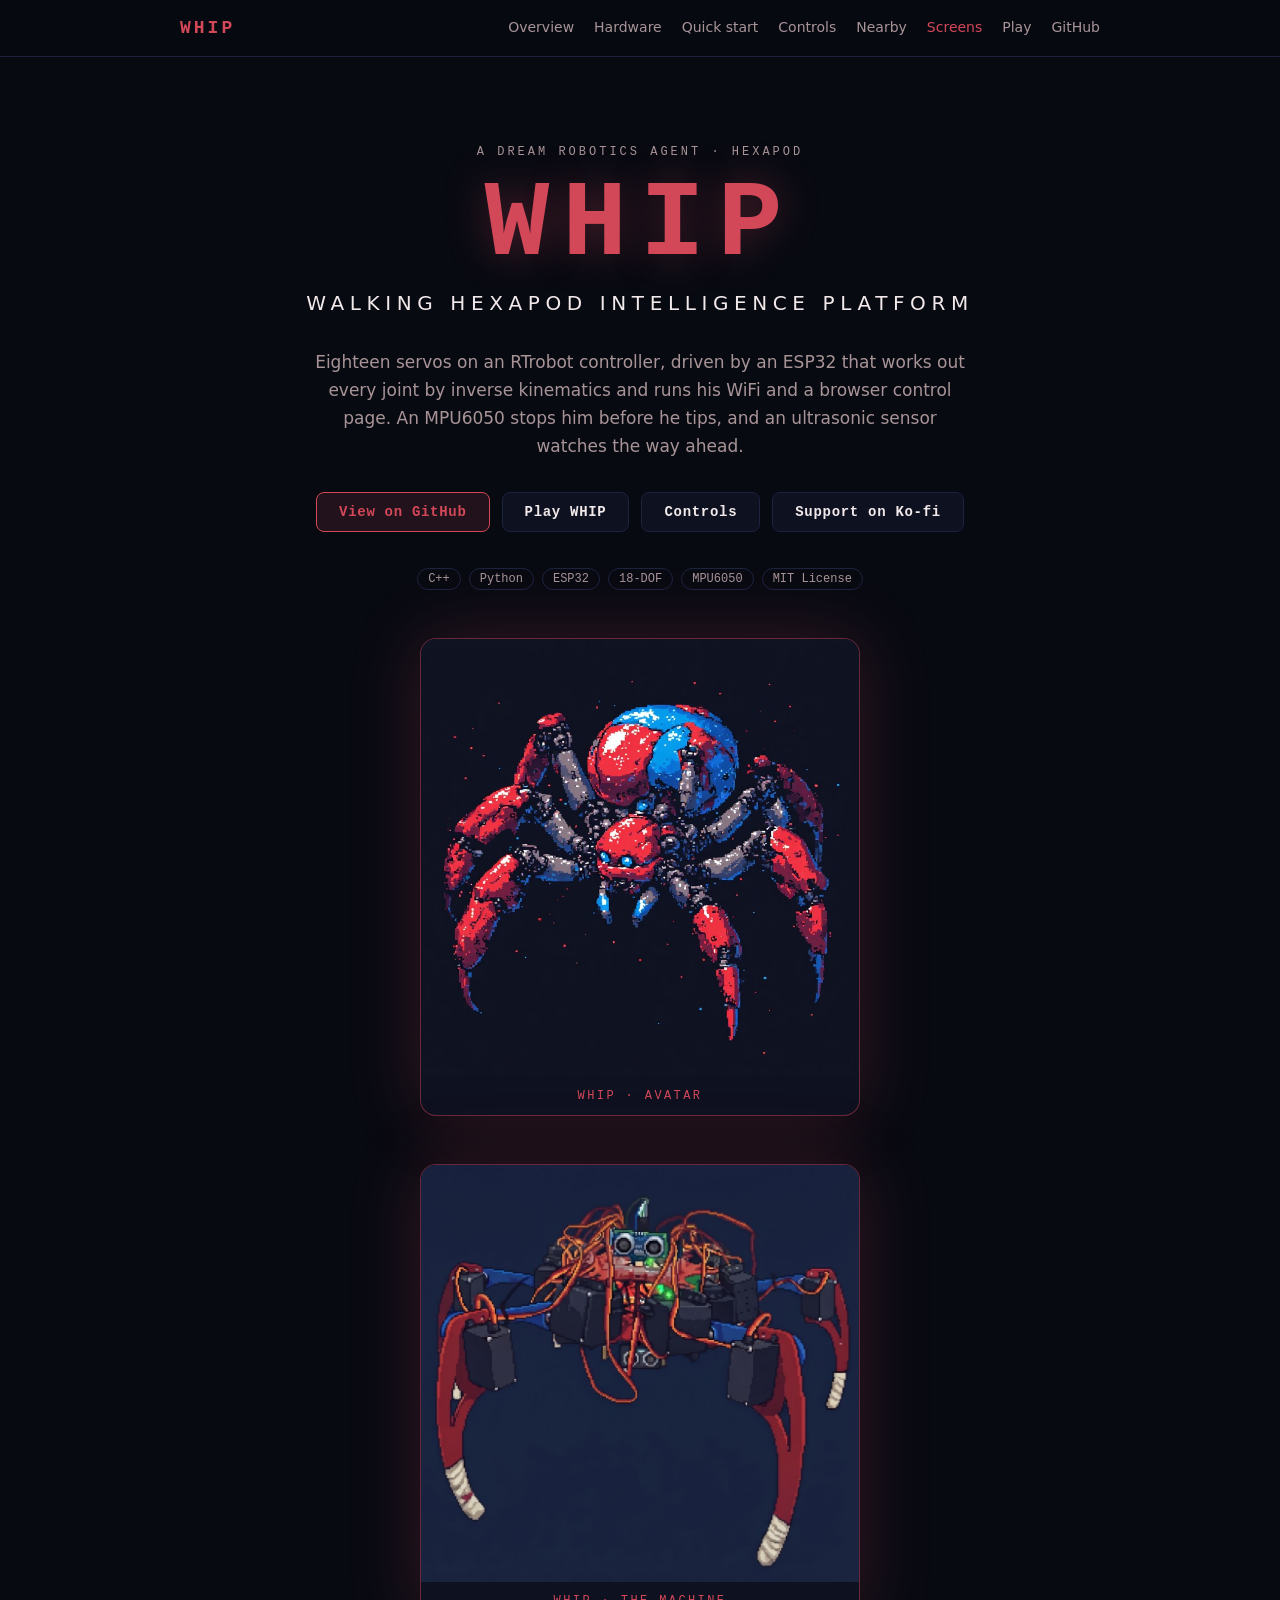
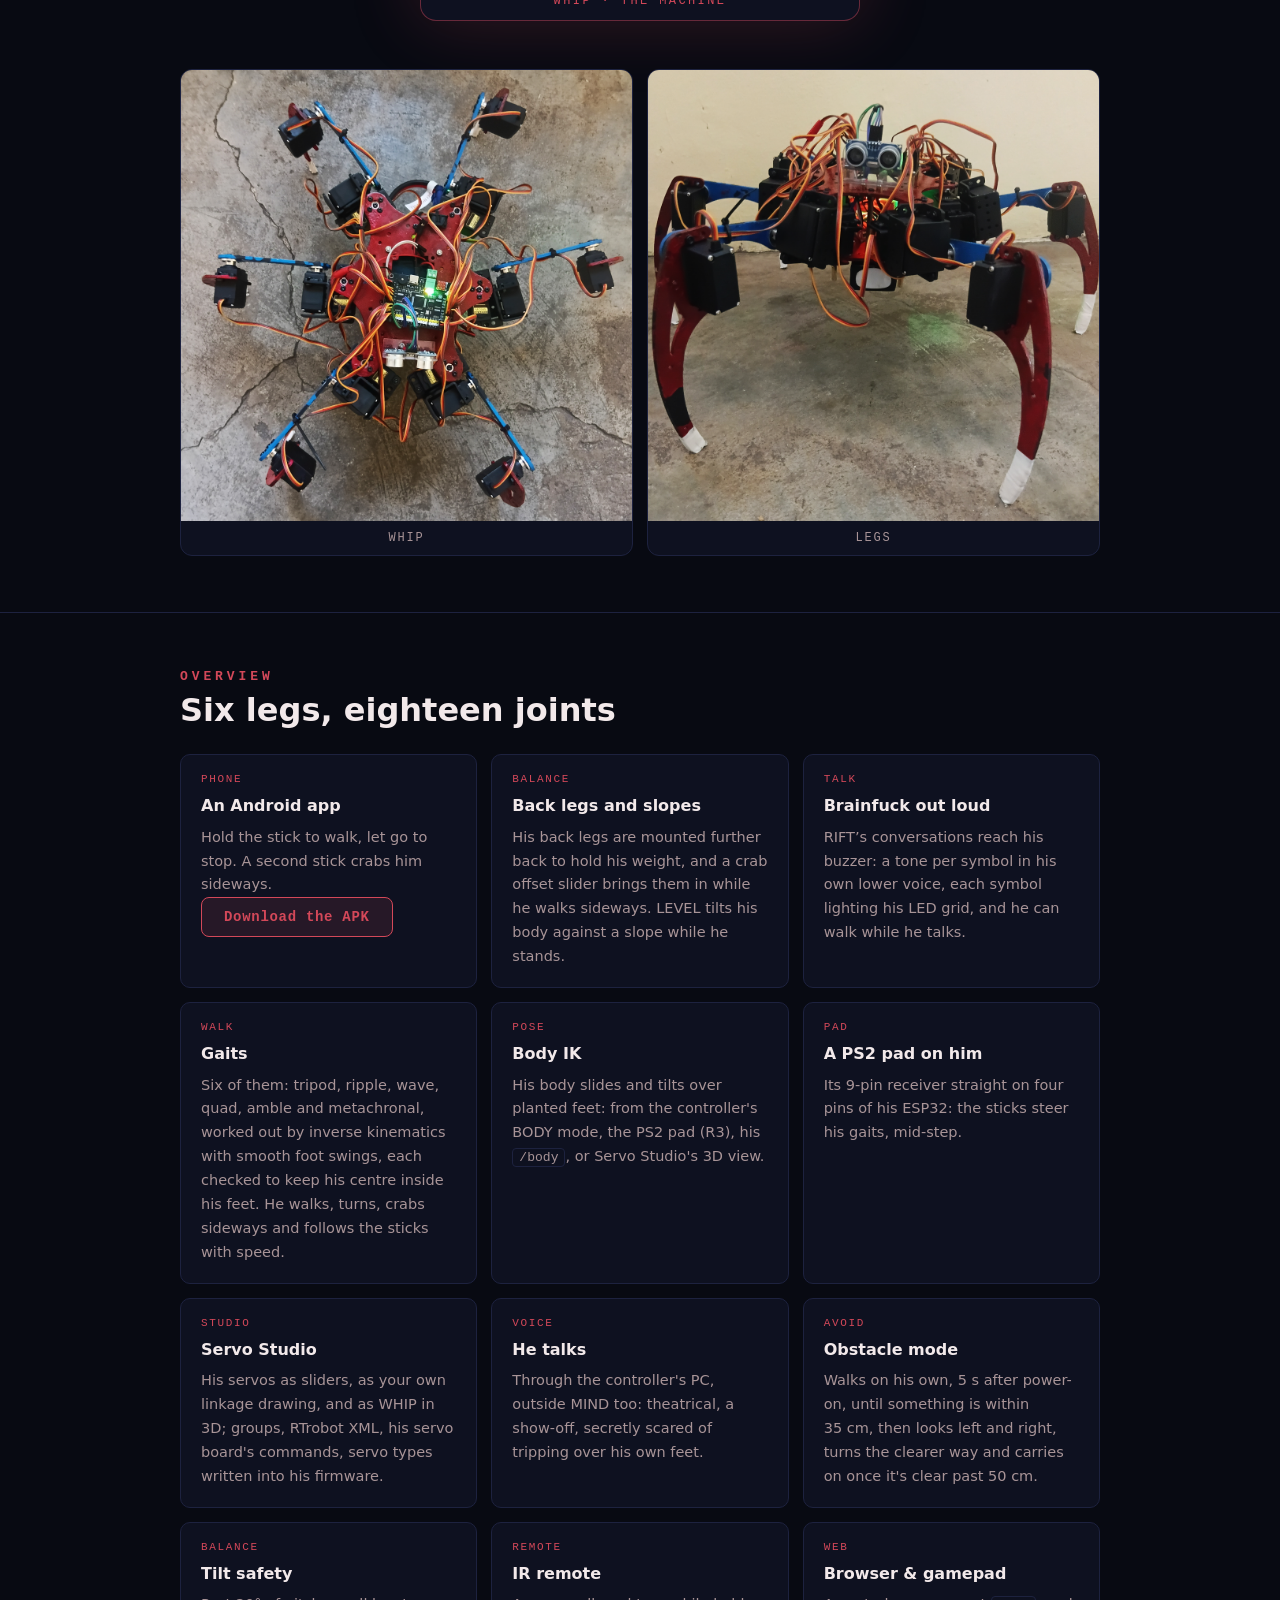
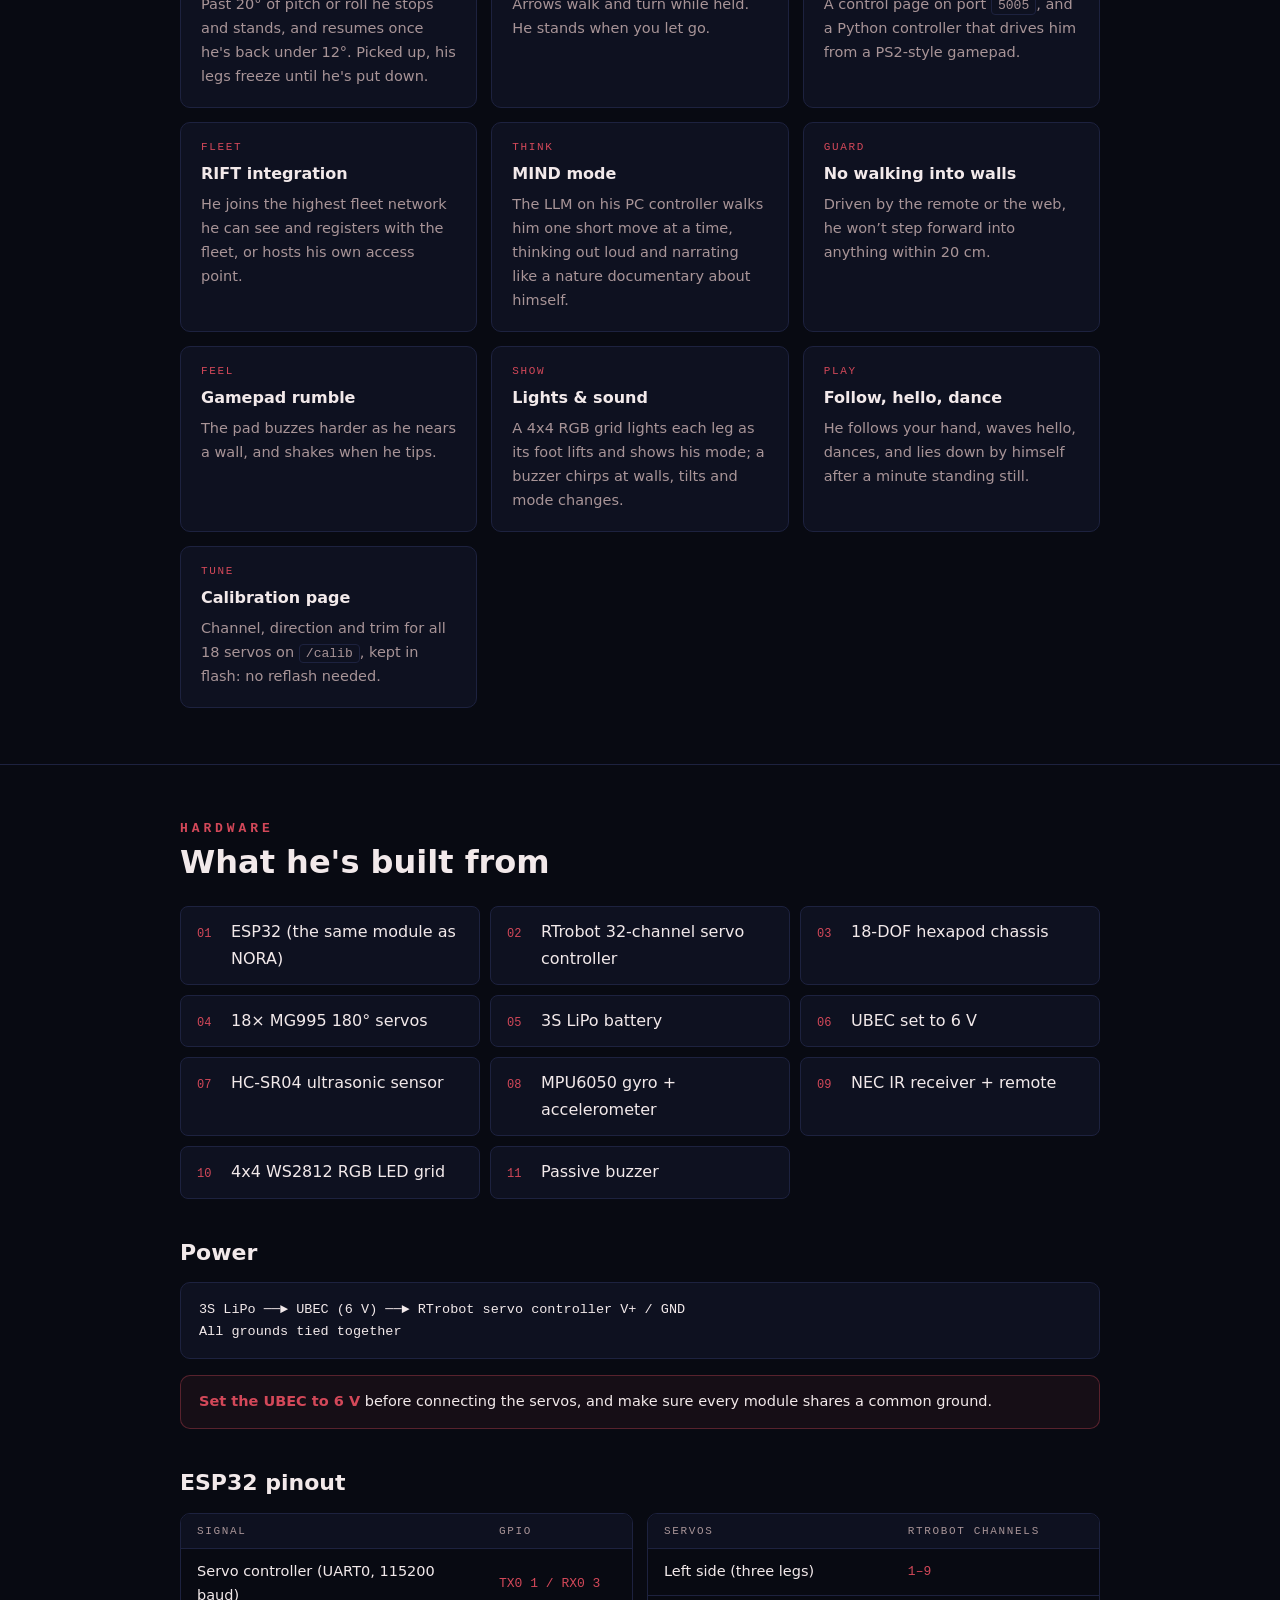
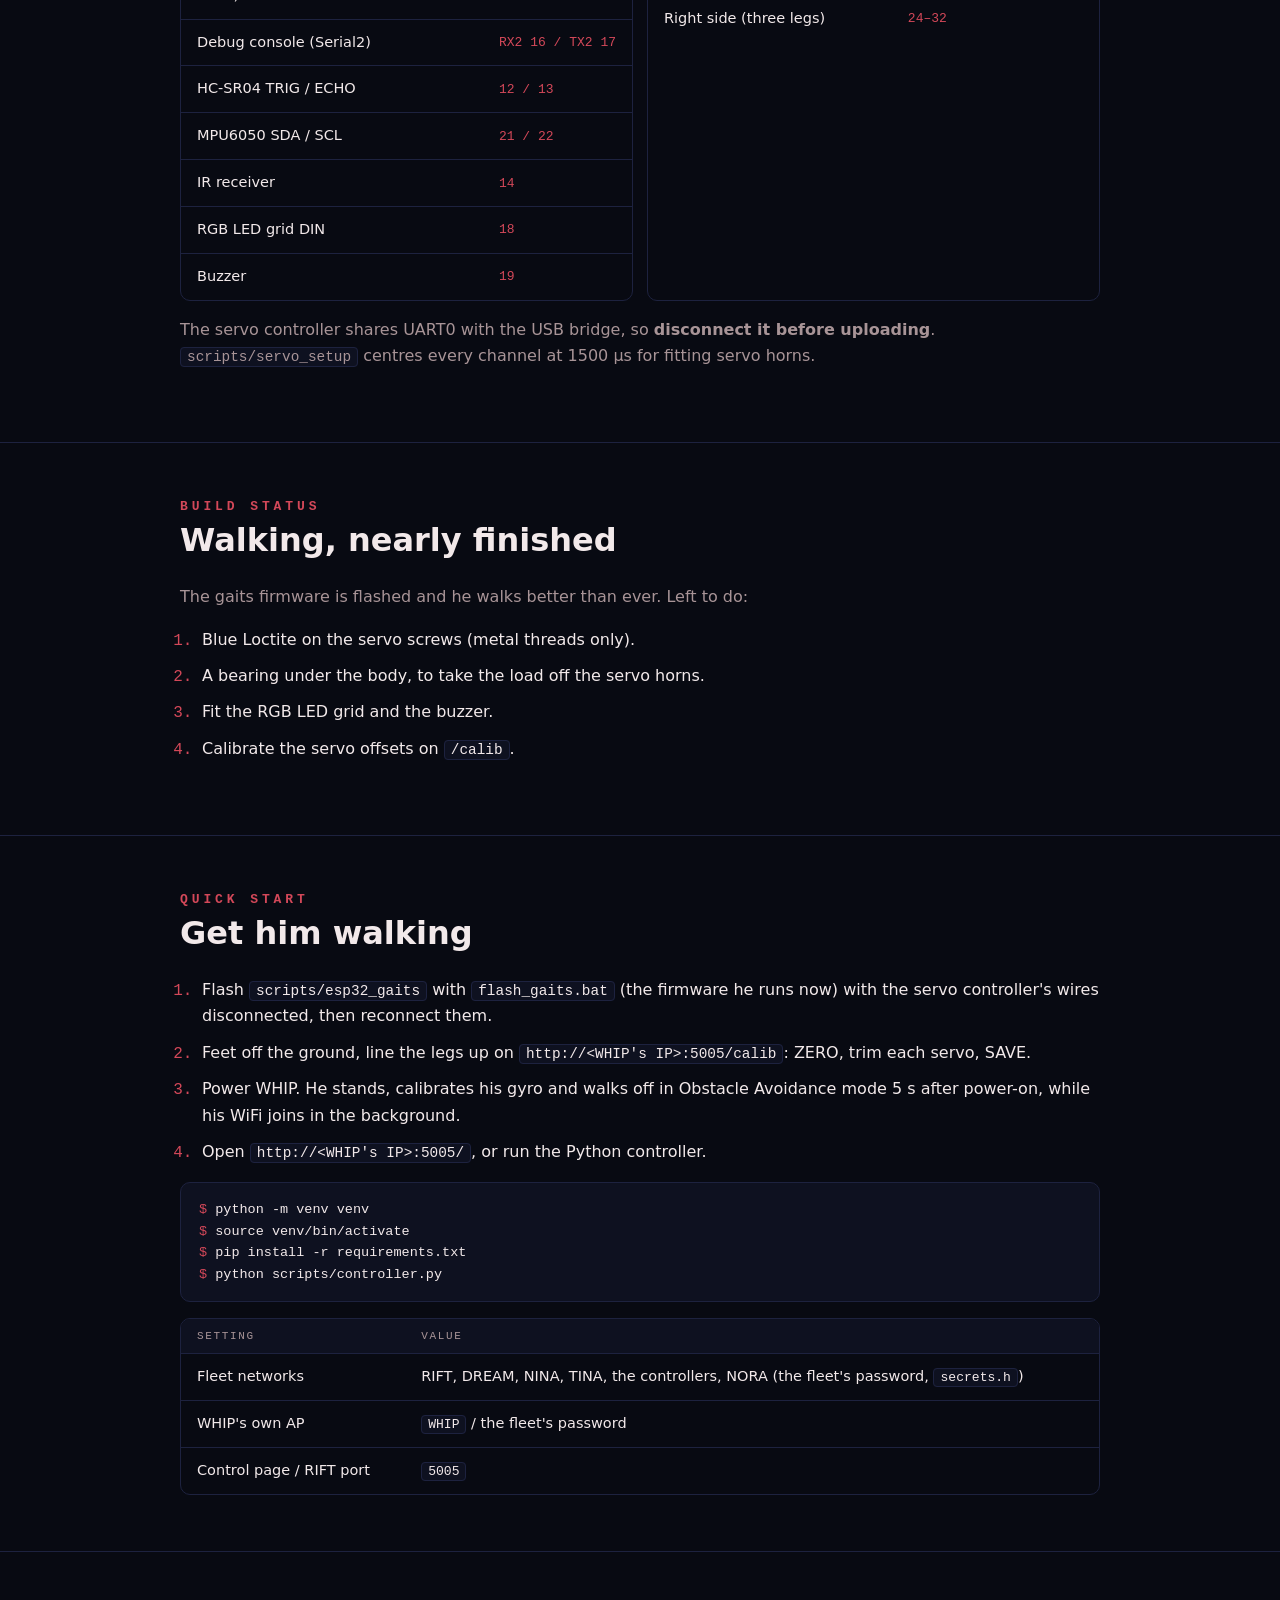
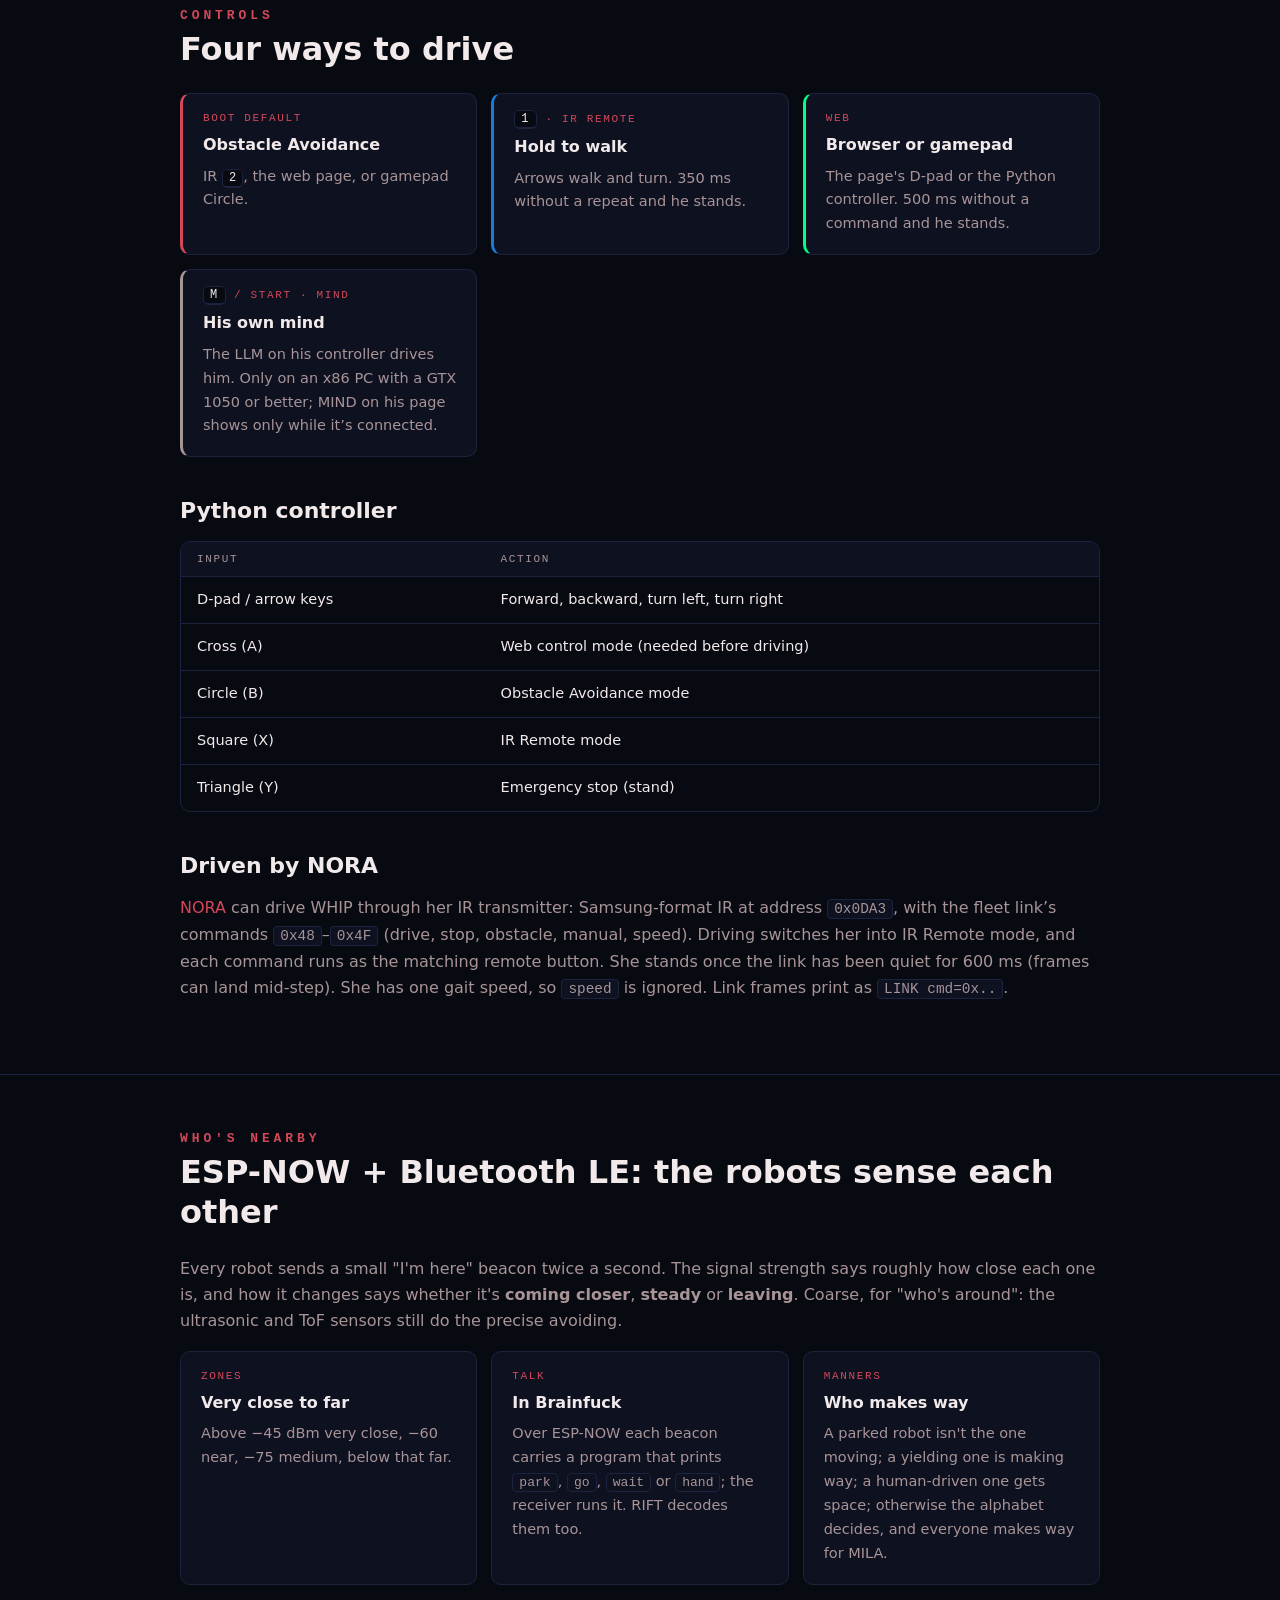
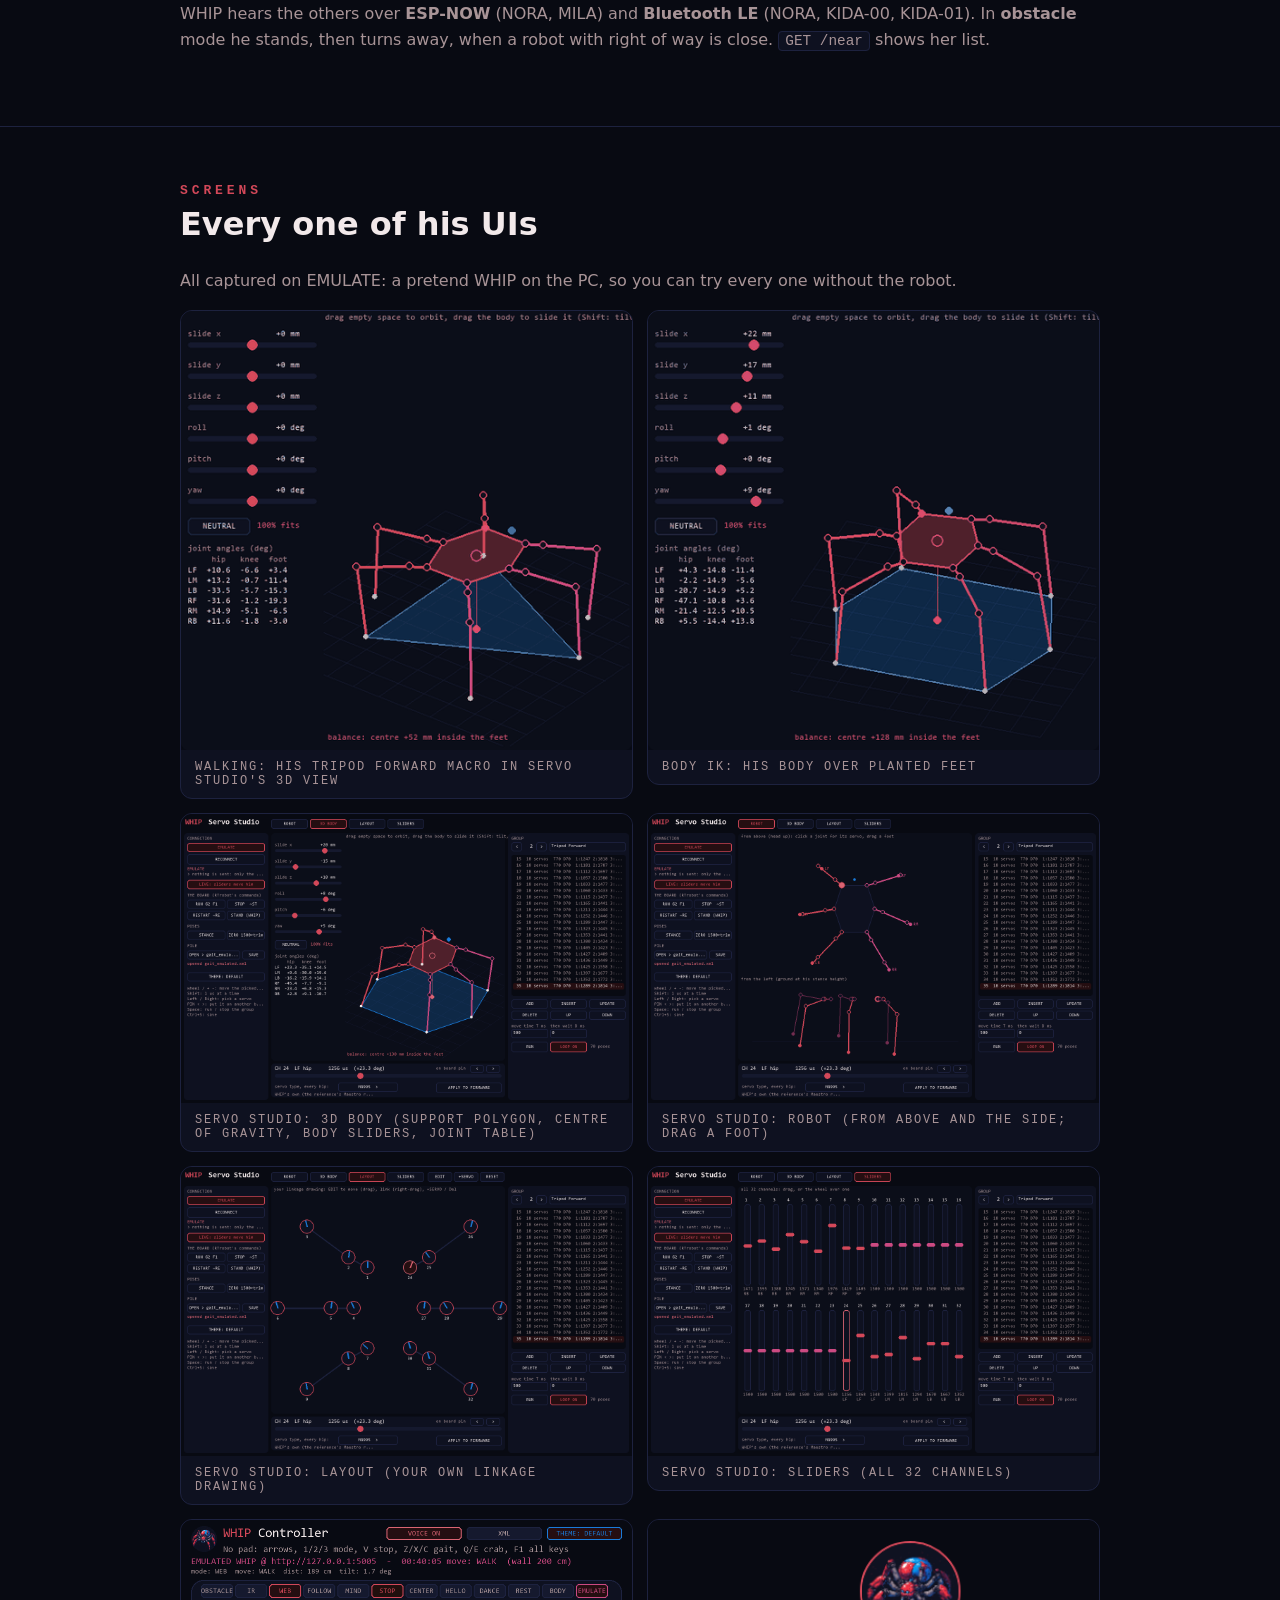
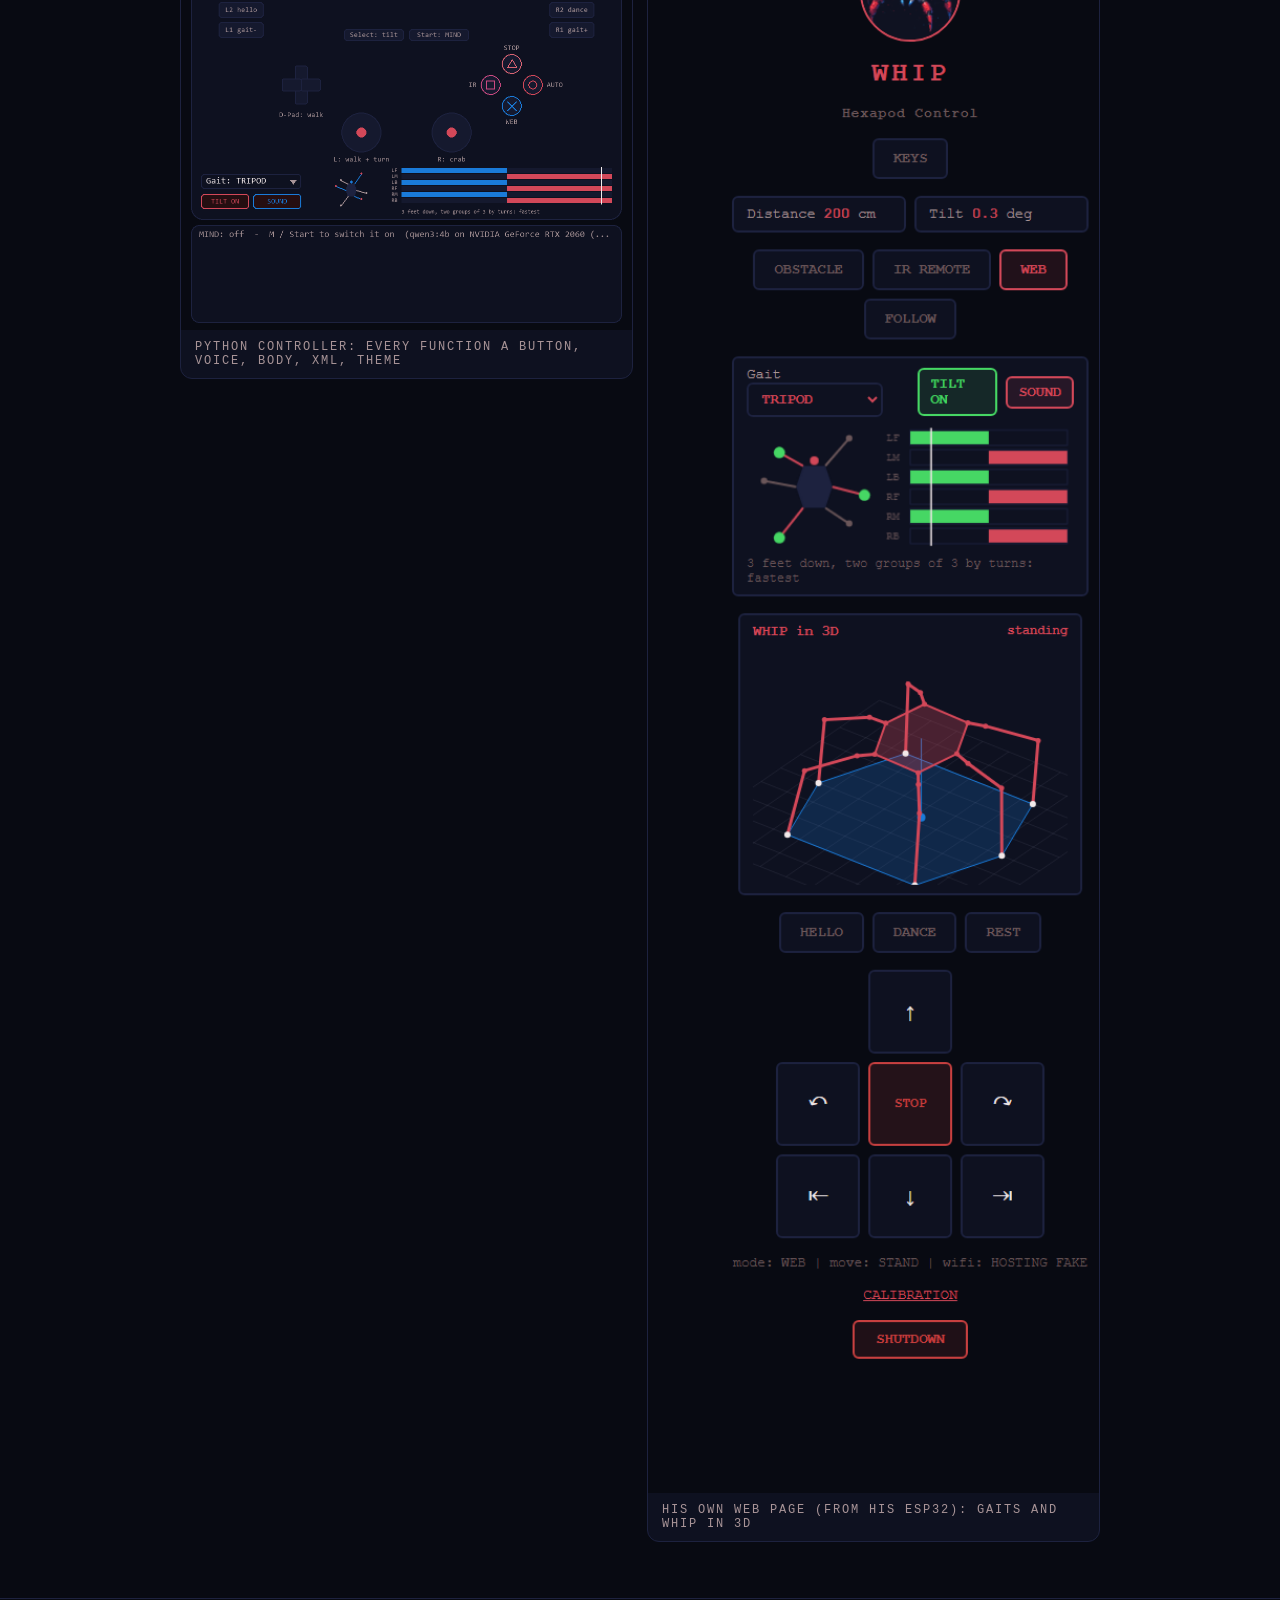
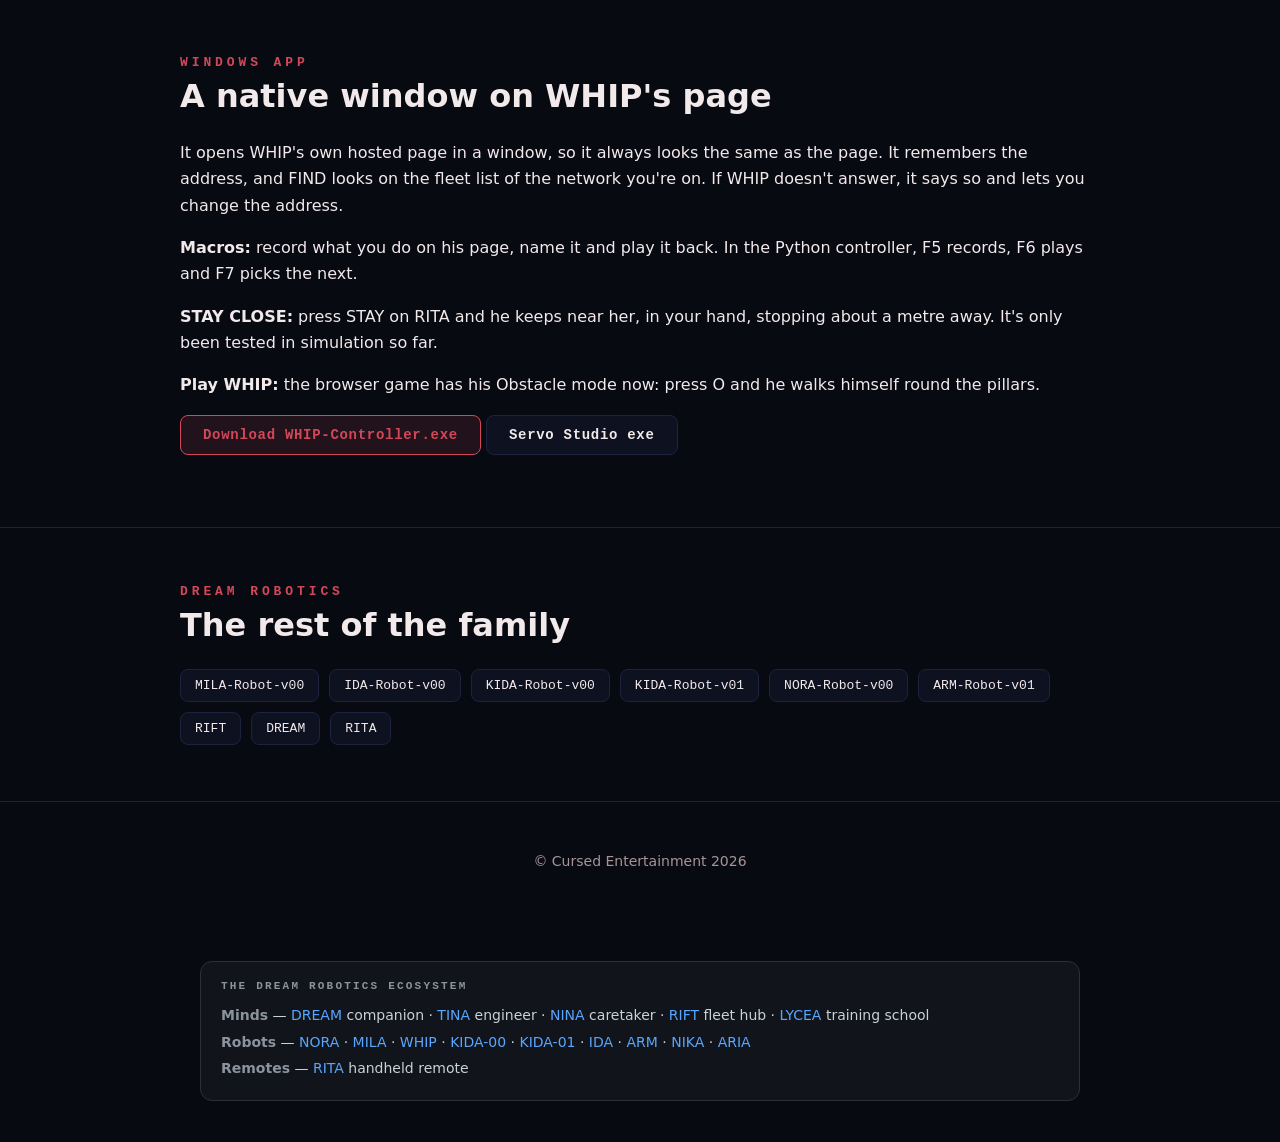
==== commit a68854b3: "APK download on the README and page Co-Authored-By: Claude Opus 5.5 <noreply@anthropic.com>" ====
--- a/index.html
+++ b/index.html
@@ -23,8 +23,8 @@
     <ul>
       <li><a href="#overview">Overview</a></li>
       <li><a href="#hardware">Hardware</a></li>
+      <li><a href="#quickstart">Quick start</a></li>
       <li><a href="#controls">Controls</a></li>
-      <li><a href="#quickstart">Quick start</a></li>
       <li><a href="#near">Nearby</a></li>
       <li><a href="#screens">Screens</a></li>
       <li><a href="play.html">Play</a></li>
@@ -75,7 +75,6 @@
 </header>
 
 <main>
-
 <section id="overview">
   <div class="wrap">
     <h2>Overview</h2>
@@ -85,6 +84,7 @@
         <span class="k">Phone</span>
         <h4>An Android app</h4>
         <p>Hold the stick to walk, let go to stop. A second stick crabs him sideways.</p>
+        <p><a class="btn primary" href="https://github.com/CursedPrograms/WHIP-Robot-v00/raw/main/Android%20App/apk/WHIP-debug-2026-10-30.apk">Download the APK</a></p>
       </div>
       <div class="card">
         <span class="k">Balance</span>
@@ -231,50 +231,6 @@
   </div>
 </section>
 
-<section id="controls">
-  <div class="wrap">
-    <h2>Controls</h2>
-    <h3 class="title">Four ways to drive</h3>
-    <div class="grid cols-3">
-      <div class="card mode">
-        <span class="k">Boot default</span>
-        <h4>Obstacle Avoidance</h4>
-        <p>IR <kbd>2</kbd>, the web page, or gamepad Circle.</p>
-      </div>
-      <div class="card mode">
-        <span class="k"><kbd>1</kbd> &middot; IR remote</span>
-        <h4>Hold to walk</h4>
-        <p>Arrows walk and turn. 350&nbsp;ms without a repeat and he stands.</p>
-      </div>
-      <div class="card mode">
-        <span class="k">Web</span>
-        <h4>Browser or gamepad</h4>
-        <p>The page's D-pad or the Python controller. 500&nbsp;ms without a command and he stands.</p>
-      </div>
-      <div class="card mode">
-        <span class="k"><kbd>M</kbd> / Start &middot; Mind</span>
-        <h4>His own mind</h4>
-        <p>The LLM on his controller drives him. Only on an x86 PC with a GTX 1050 or better; MIND on his page shows only while it&rsquo;s connected.</p>
-      </div>
-    </div>
-    <h3 class="sub">Python controller</h3>
-    <div class="table-wrap">
-      <table>
-        <thead><tr><th>Input</th><th>Action</th></tr></thead>
-        <tbody>
-          <tr><td>D-pad / arrow keys</td><td>Forward, backward, turn left, turn right</td></tr>
-          <tr><td>Cross (A)</td><td>Web control mode (needed before driving)</td></tr>
-          <tr><td>Circle (B)</td><td>Obstacle Avoidance mode</td></tr>
-          <tr><td>Square (X)</td><td>IR Remote mode</td></tr>
-          <tr><td>Triangle (Y)</td><td>Emergency stop (stand)</td></tr>
-        </tbody>
-      </table>
-    </div>
-    <h3 class="sub">Driven by NORA</h3>
-    <p class="muted"><a href="https://cursedprograms.github.io/NORA-Robot-v00/">NORA</a> can drive WHIP through her IR transmitter: Samsung-format IR at address <code>0x0DA3</code>, with the fleet link&rsquo;s commands <code>0x48</code>&ndash;<code>0x4F</code> (drive, stop, obstacle, manual, speed). Driving switches her into IR Remote mode, and each command runs as the matching remote button. She stands once the link has been quiet for 600 ms (frames can land mid-step). She has one gait speed, so <code>speed</code> is ignored. Link frames print as <code>LINK cmd=0x..</code>.</p>
-  </div>
-</section>
-
 <section id="status">
   <div class="wrap">
     <h2>Build status</h2>
@@ -316,6 +272,50 @@
   </div>
 </section>
 
+<section id="controls">
+  <div class="wrap">
+    <h2>Controls</h2>
+    <h3 class="title">Four ways to drive</h3>
+    <div class="grid cols-3">
+      <div class="card mode">
+        <span class="k">Boot default</span>
+        <h4>Obstacle Avoidance</h4>
+        <p>IR <kbd>2</kbd>, the web page, or gamepad Circle.</p>
+      </div>
+      <div class="card mode">
+        <span class="k"><kbd>1</kbd> &middot; IR remote</span>
+        <h4>Hold to walk</h4>
+        <p>Arrows walk and turn. 350&nbsp;ms without a repeat and he stands.</p>
+      </div>
+      <div class="card mode">
+        <span class="k">Web</span>
+        <h4>Browser or gamepad</h4>
+        <p>The page's D-pad or the Python controller. 500&nbsp;ms without a command and he stands.</p>
+      </div>
+      <div class="card mode">
+        <span class="k"><kbd>M</kbd> / Start &middot; Mind</span>
+        <h4>His own mind</h4>
+        <p>The LLM on his controller drives him. Only on an x86 PC with a GTX 1050 or better; MIND on his page shows only while it&rsquo;s connected.</p>
+      </div>
+    </div>
+    <h3 class="sub">Python controller</h3>
+    <div class="table-wrap">
+      <table>
+        <thead><tr><th>Input</th><th>Action</th></tr></thead>
+        <tbody>
+          <tr><td>D-pad / arrow keys</td><td>Forward, backward, turn left, turn right</td></tr>
+          <tr><td>Cross (A)</td><td>Web control mode (needed before driving)</td></tr>
+          <tr><td>Circle (B)</td><td>Obstacle Avoidance mode</td></tr>
+          <tr><td>Square (X)</td><td>IR Remote mode</td></tr>
+          <tr><td>Triangle (Y)</td><td>Emergency stop (stand)</td></tr>
+        </tbody>
+      </table>
+    </div>
+    <h3 class="sub">Driven by NORA</h3>
+    <p class="muted"><a href="https://cursedprograms.github.io/NORA-Robot-v00/">NORA</a> can drive WHIP through her IR transmitter: Samsung-format IR at address <code>0x0DA3</code>, with the fleet link&rsquo;s commands <code>0x48</code>&ndash;<code>0x4F</code> (drive, stop, obstacle, manual, speed). Driving switches her into IR Remote mode, and each command runs as the matching remote button. She stands once the link has been quiet for 600 ms (frames can land mid-step). She has one gait speed, so <code>speed</code> is ignored. Link frames print as <code>LINK cmd=0x..</code>.</p>
+  </div>
+</section>
+
 <section id="near">
   <div class="wrap">
     <h2>Who's nearby</h2>
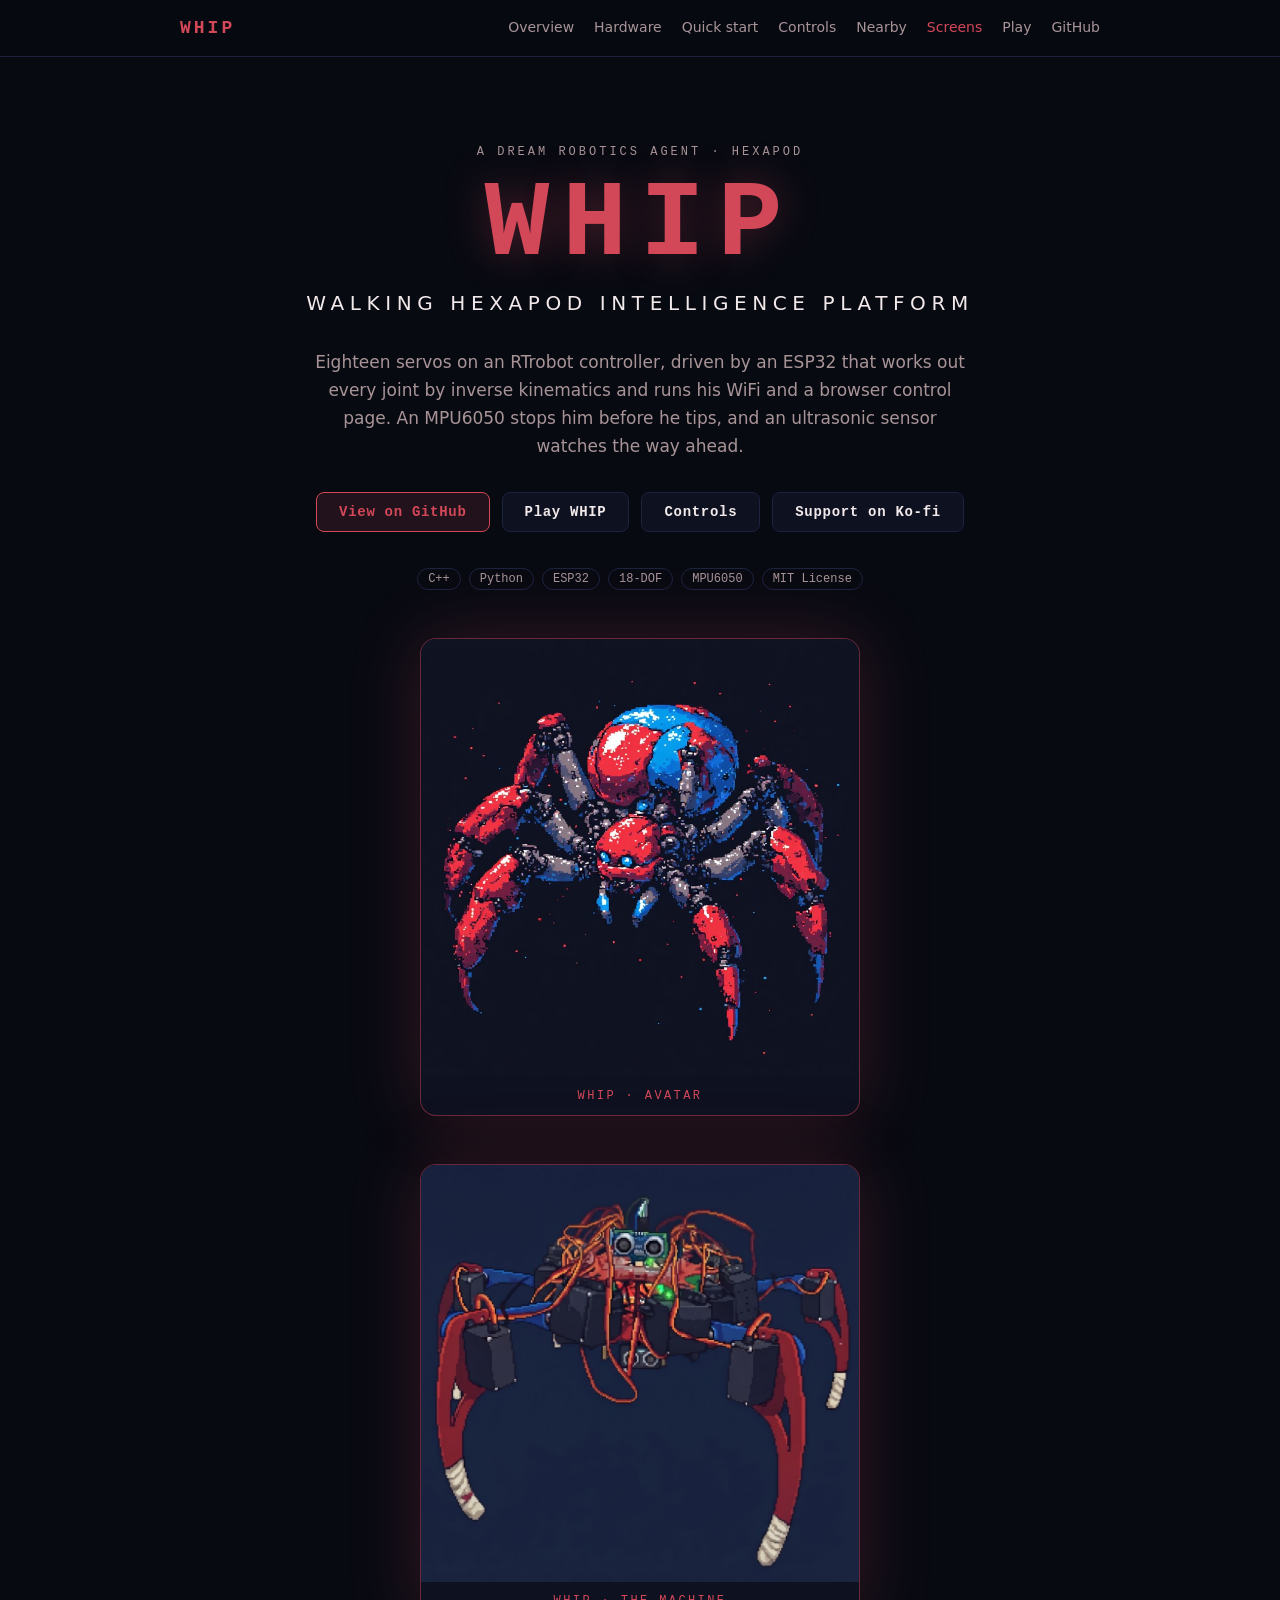
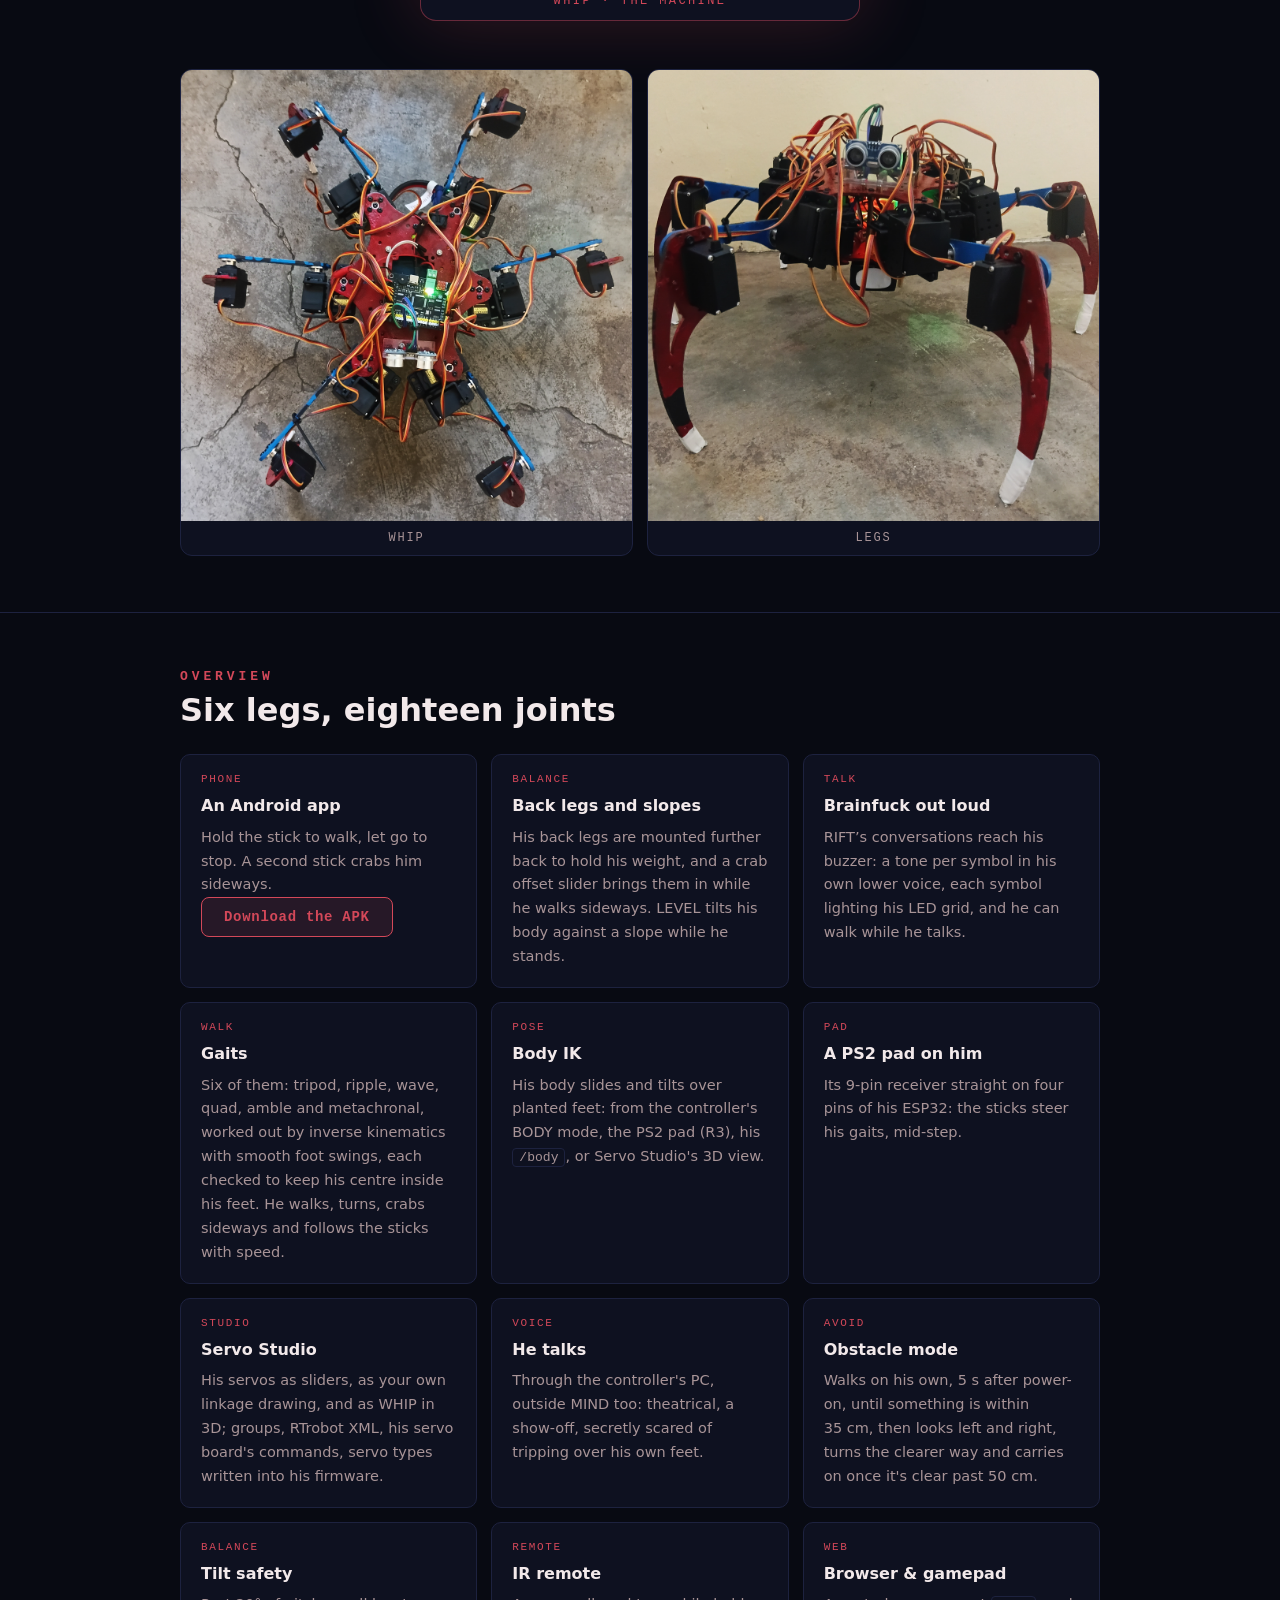
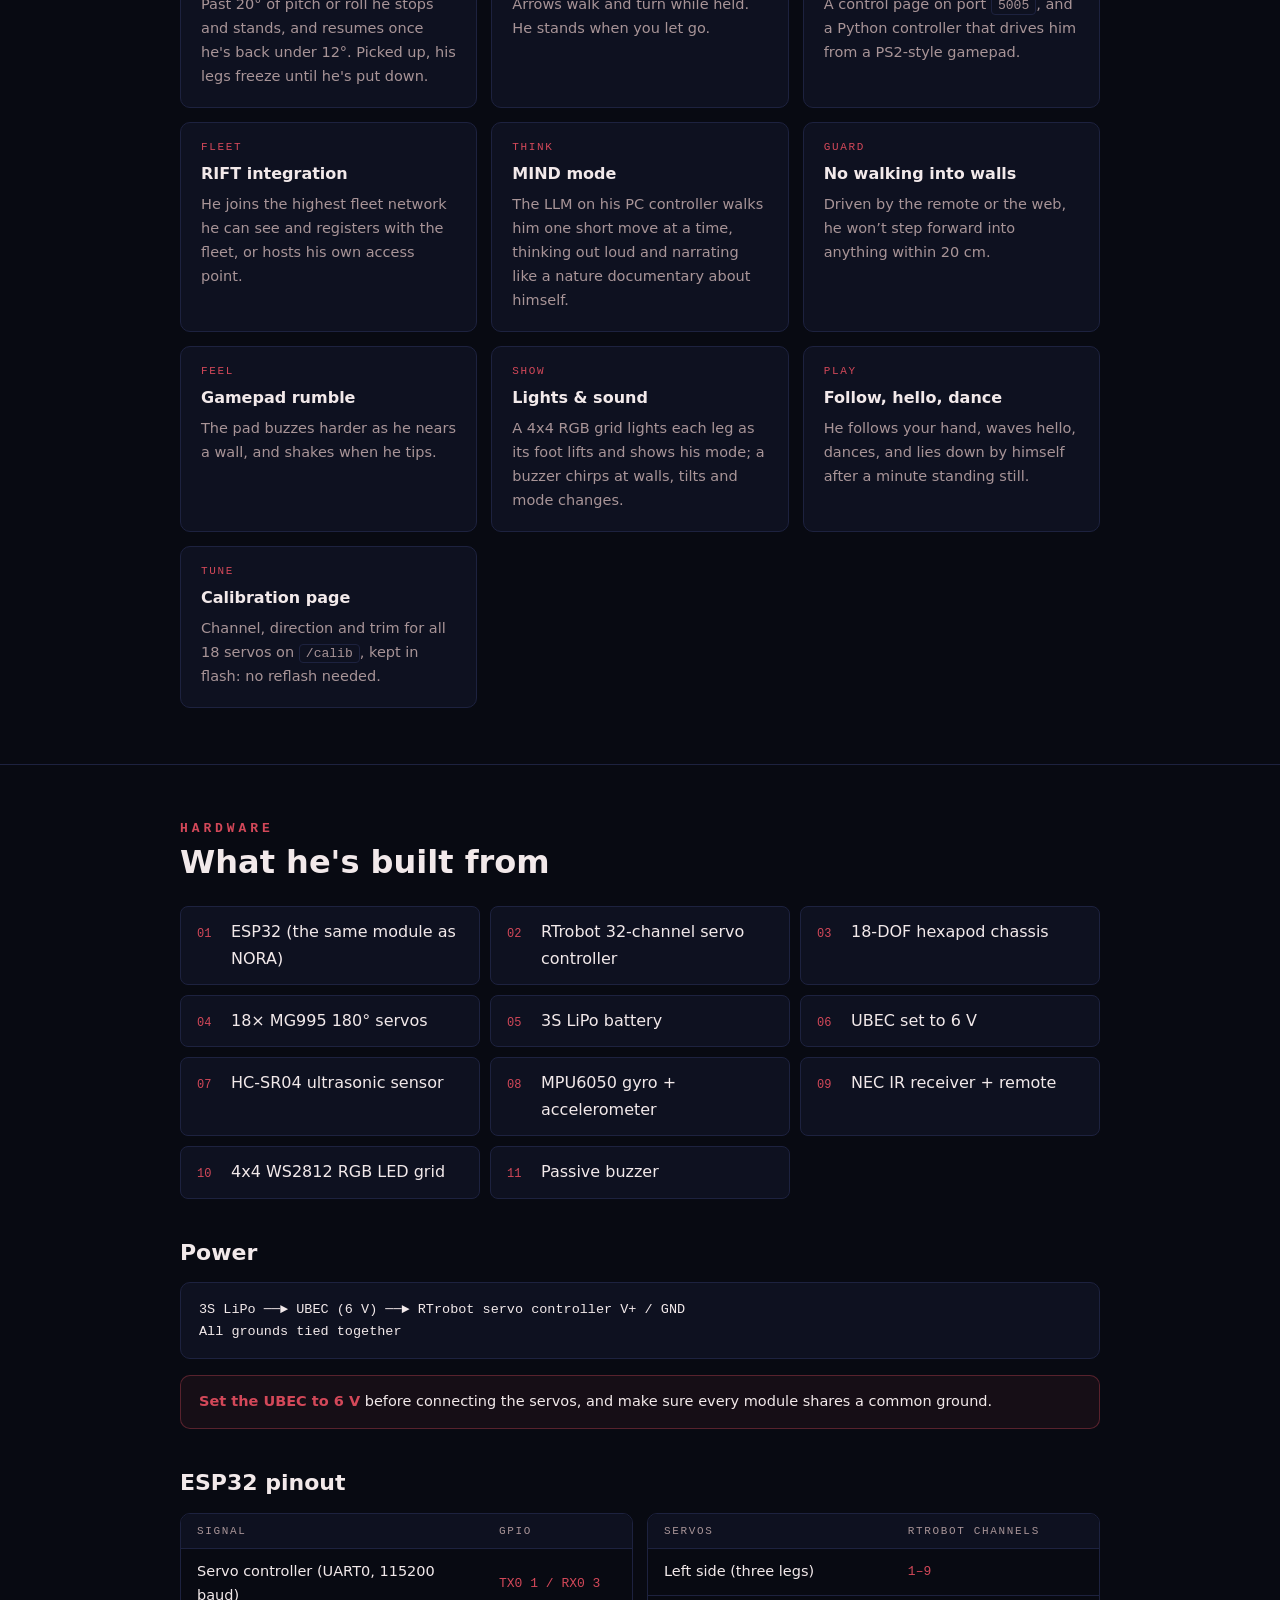
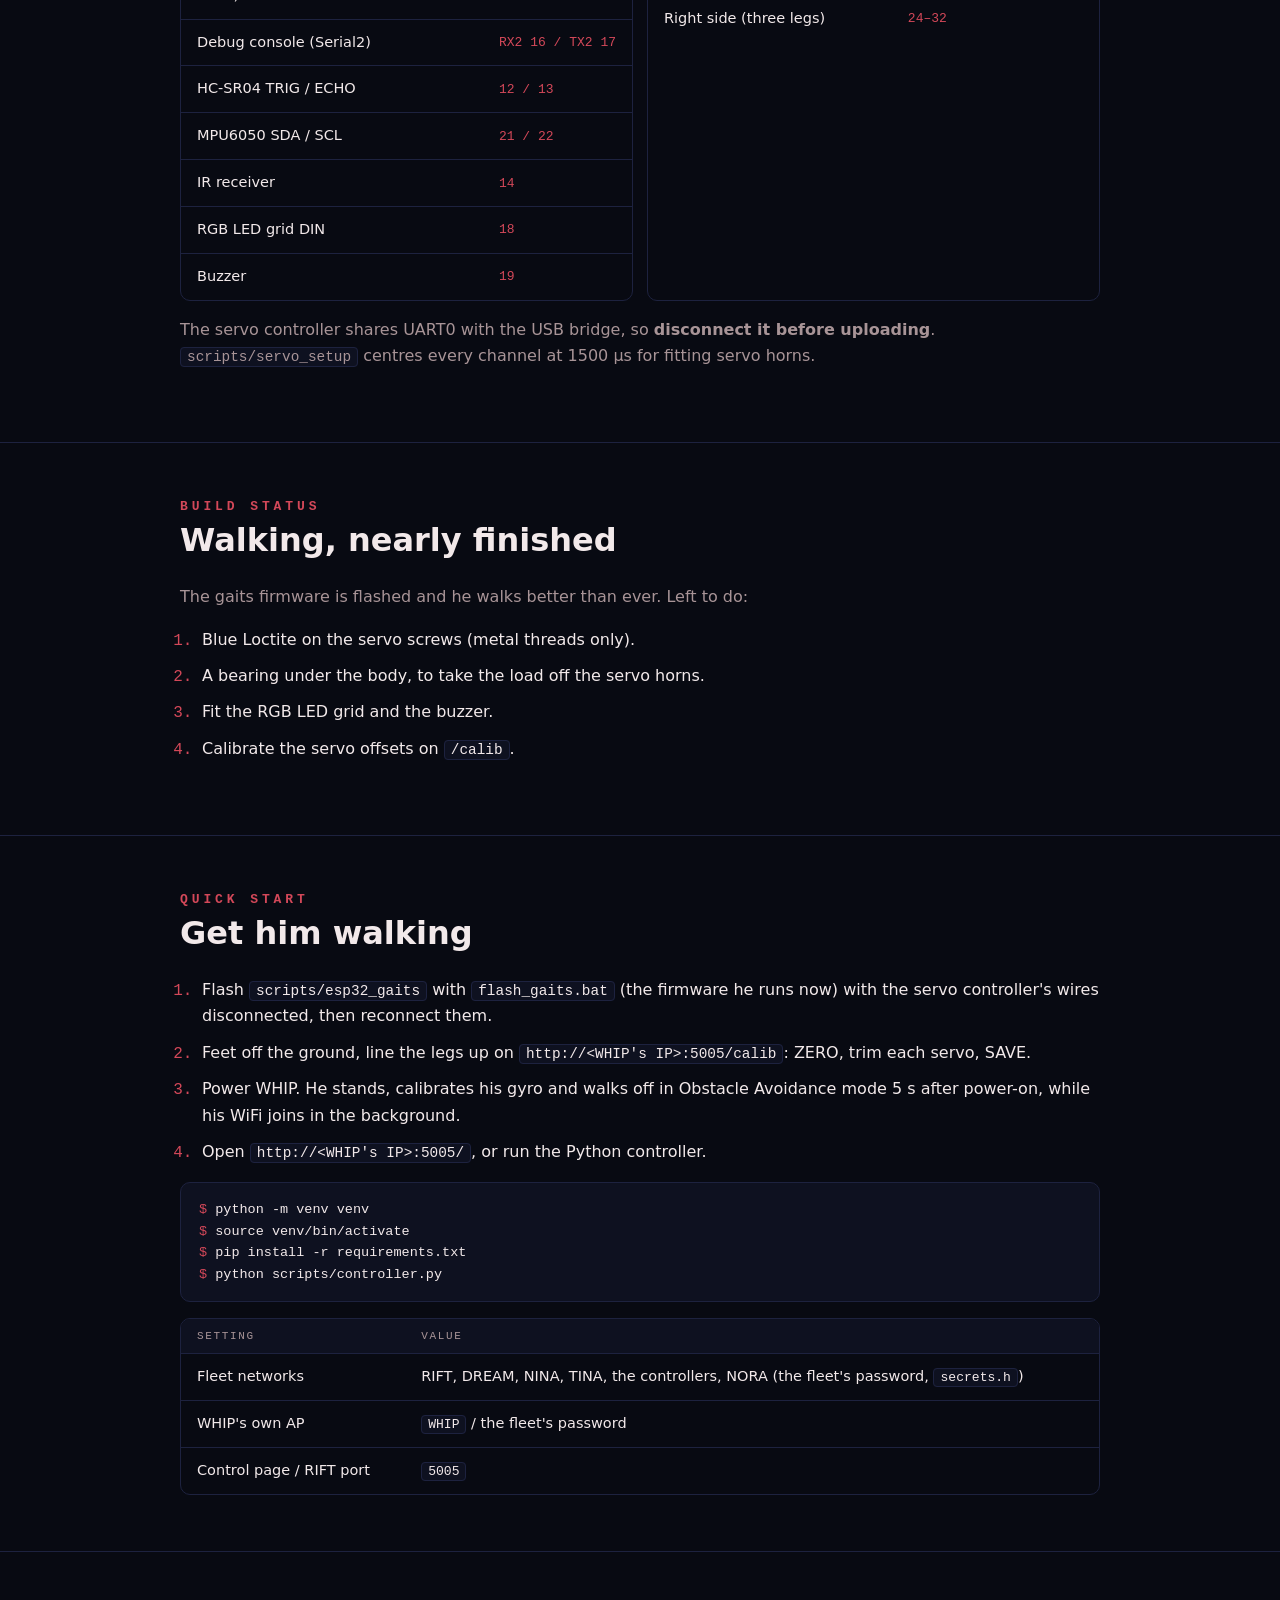
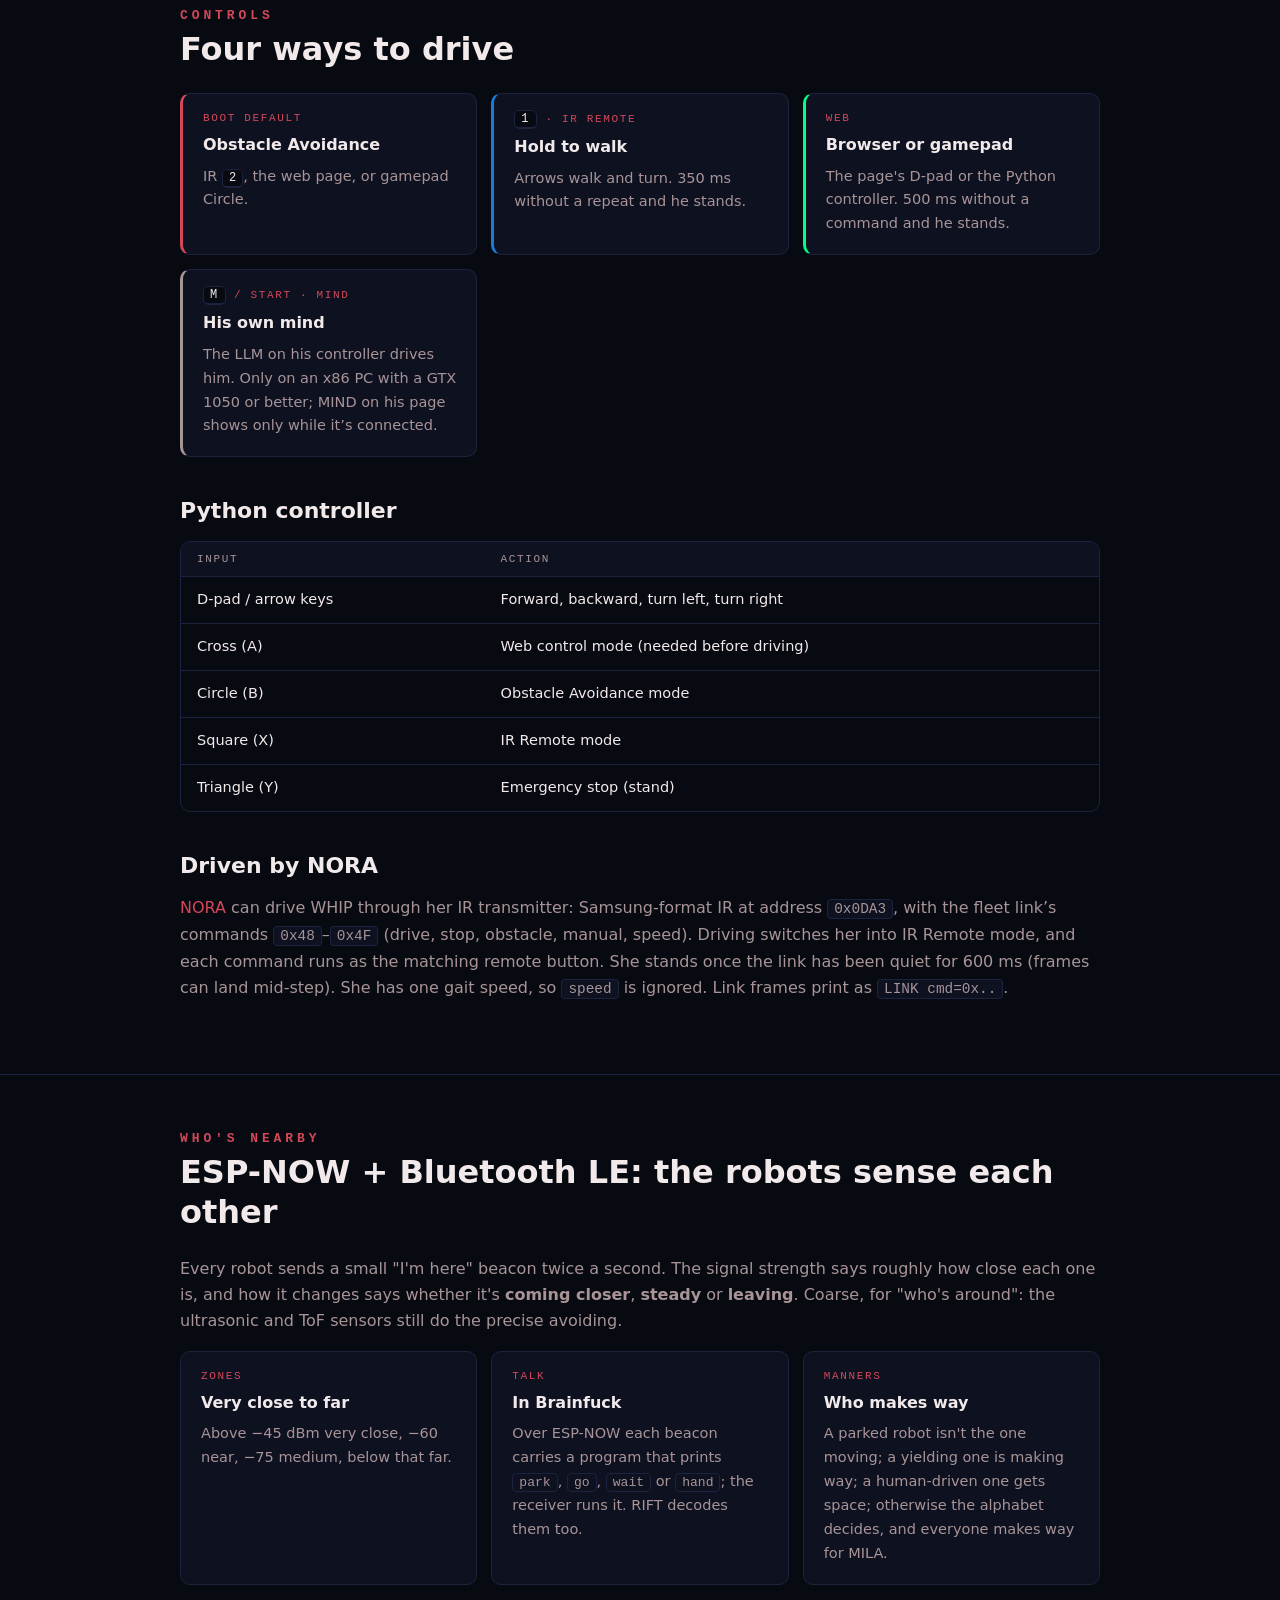
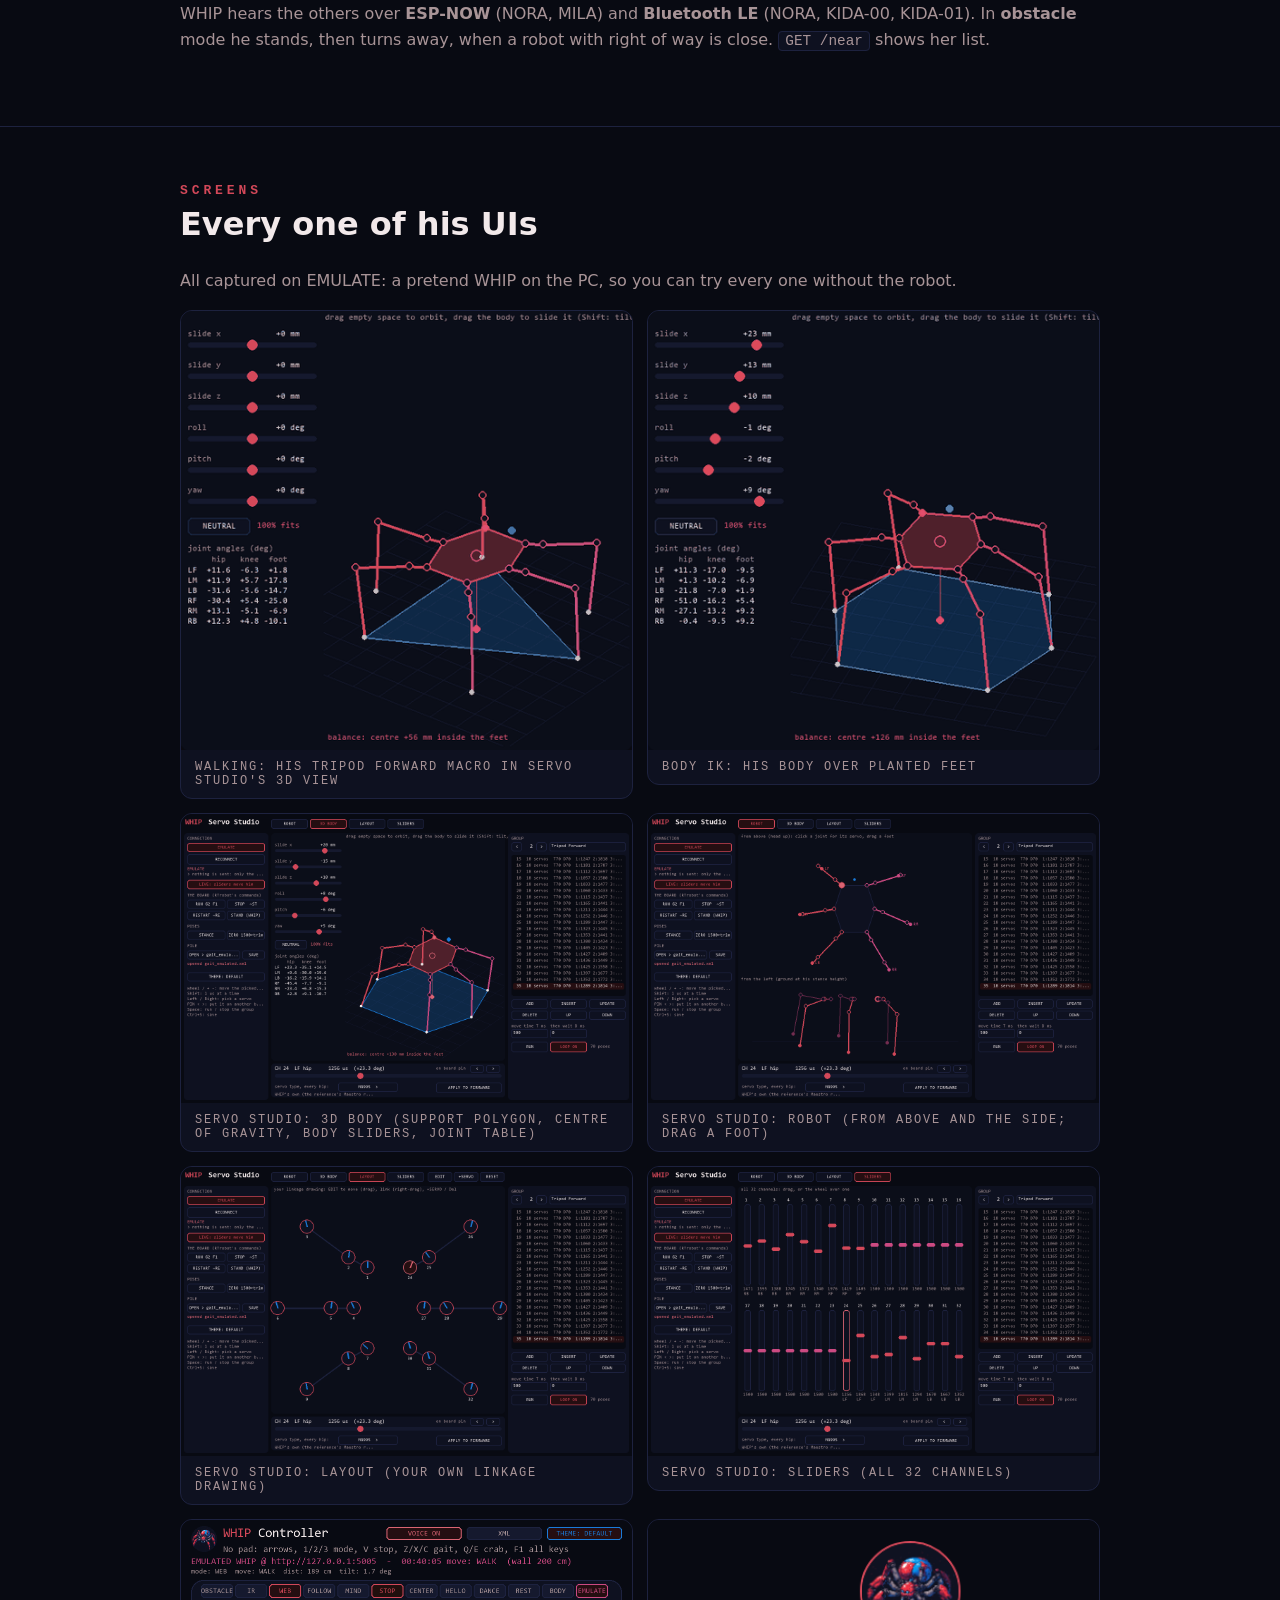
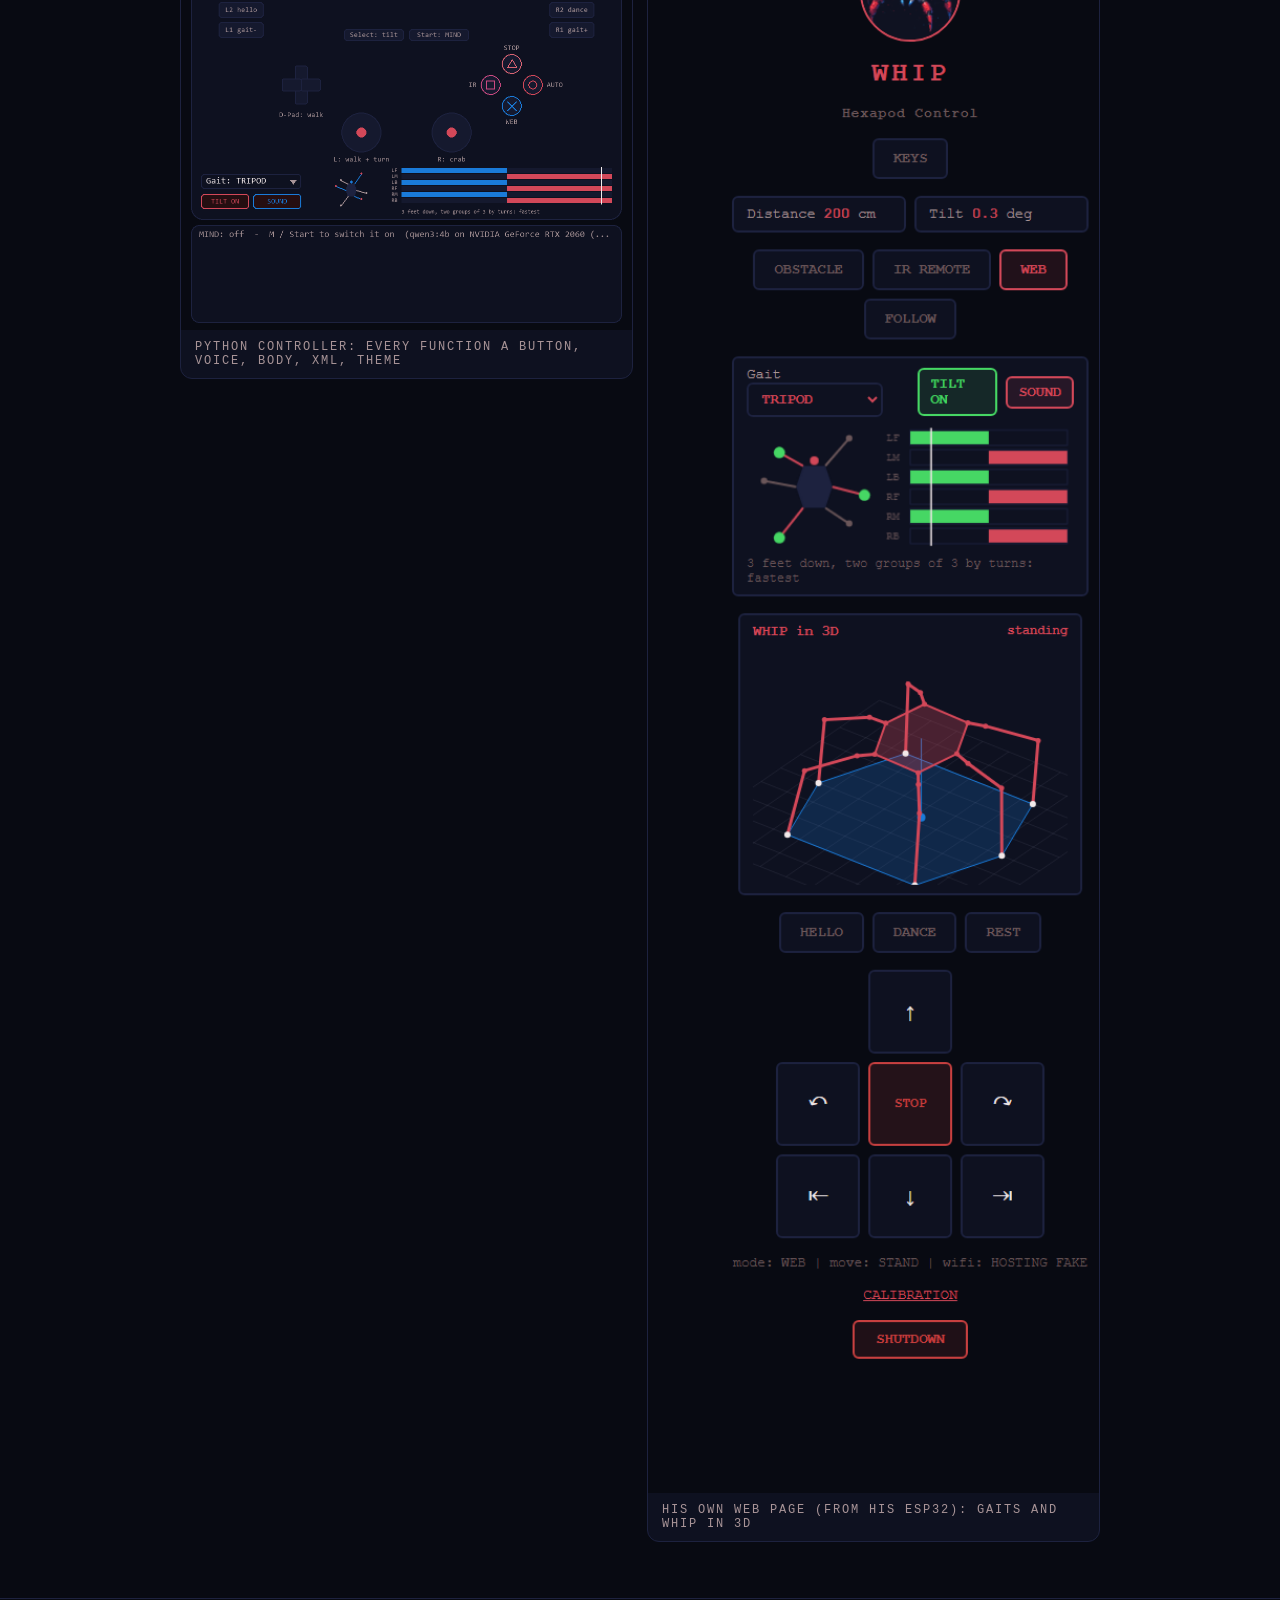
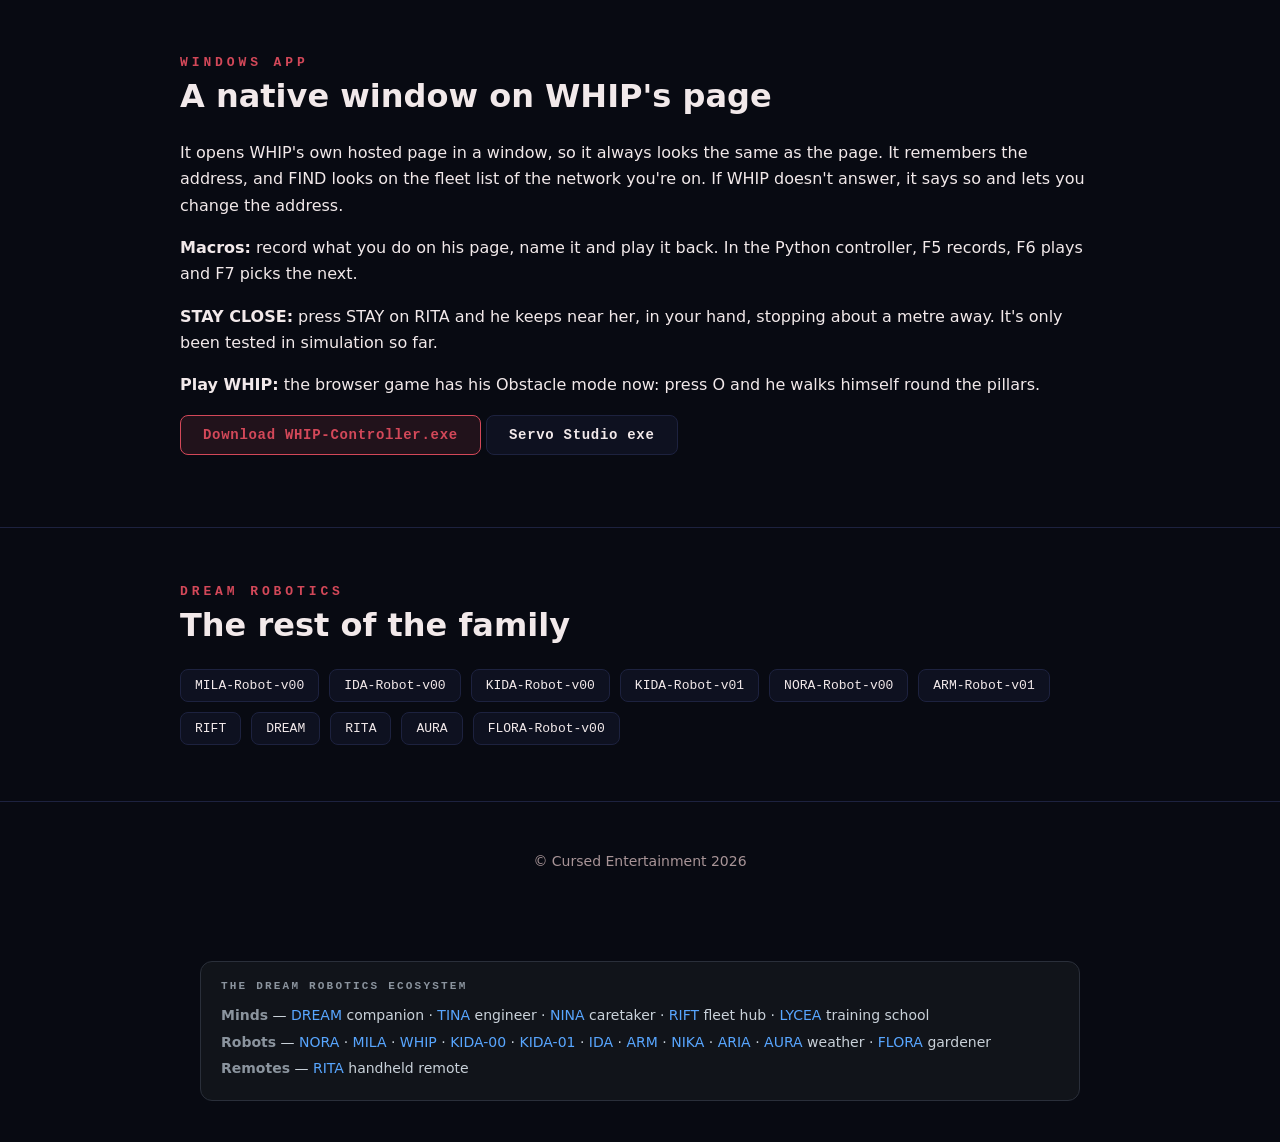
==== commit 8b2d0c76: "AURA (weather) and FLORA (gardener) join the fleet: README avatars, ecosystem list, site Co-Authored" ====
--- a/index.html
+++ b/index.html
@@ -398,6 +398,8 @@
       <a href="https://github.com/CursedPrograms/RIFT">RIFT</a>
       <a href="https://github.com/CursedPrograms/DREAM">DREAM</a>
       <a href="https://github.com/CursedPrograms/RITA">RITA</a>
+      <a href="https://github.com/CursedPrograms/AURA">AURA</a>
+      <a href="https://github.com/CursedPrograms/FLORA-Robot-v00">FLORA-Robot-v00</a>
     </div>
   </div>
 </section>
@@ -411,7 +413,7 @@
 <section class="eco">
   <div class="eco-title">The DREAM Robotics ecosystem</div>
   <div><strong>Minds</strong> — <a href="https://cursedprograms.github.io/DREAM/">DREAM</a> companion · <a href="https://cursedprograms.github.io/TINA/">TINA</a> engineer · <a href="https://cursedprograms.github.io/NINA/">NINA</a> caretaker · <a href="https://cursedprograms.github.io/RIFT/">RIFT</a> fleet hub · <a href="https://github.com/CursedPrograms/LYCEA">LYCEA</a> training school</div>
-  <div><strong>Robots</strong> — <a href="https://cursedprograms.github.io/NORA-Robot-v00/">NORA</a> · <a href="https://cursedprograms.github.io/MILA-Robot-v00/">MILA</a> · <a href="https://cursedprograms.github.io/WHIP-Robot-v00/">WHIP</a> · <a href="https://cursedprograms.github.io/KIDA-Robot-v00/">KIDA-00</a> · <a href="https://cursedprograms.github.io/KIDA-Robot-v01/">KIDA-01</a> · <a href="https://cursedprograms.github.io/IDA-Robot-v00/">IDA</a> · <a href="https://cursedprograms.github.io/ARM-Robot-v01/">ARM</a> · <a href="https://cursedprograms.github.io/NIKA-Robot-v00/">NIKA</a> · <a href="https://cursedprograms.github.io/ARIA-Robot-v00/">ARIA</a></div>
+  <div><strong>Robots</strong> — <a href="https://cursedprograms.github.io/NORA-Robot-v00/">NORA</a> · <a href="https://cursedprograms.github.io/MILA-Robot-v00/">MILA</a> · <a href="https://cursedprograms.github.io/WHIP-Robot-v00/">WHIP</a> · <a href="https://cursedprograms.github.io/KIDA-Robot-v00/">KIDA-00</a> · <a href="https://cursedprograms.github.io/KIDA-Robot-v01/">KIDA-01</a> · <a href="https://cursedprograms.github.io/IDA-Robot-v00/">IDA</a> · <a href="https://cursedprograms.github.io/ARM-Robot-v01/">ARM</a> · <a href="https://cursedprograms.github.io/NIKA-Robot-v00/">NIKA</a> · <a href="https://cursedprograms.github.io/ARIA-Robot-v00/">ARIA</a> · <a href="https://cursedprograms.github.io/AURA/">AURA</a> weather · <a href="https://cursedprograms.github.io/FLORA-Robot-v00/">FLORA</a> gardener</div>
   <div><strong>Remotes</strong> — <a href="https://cursedprograms.github.io/RITA/">RITA</a> handheld remote</div>
 </section>
 <!-- DREAM-ECOSYSTEM:END -->
